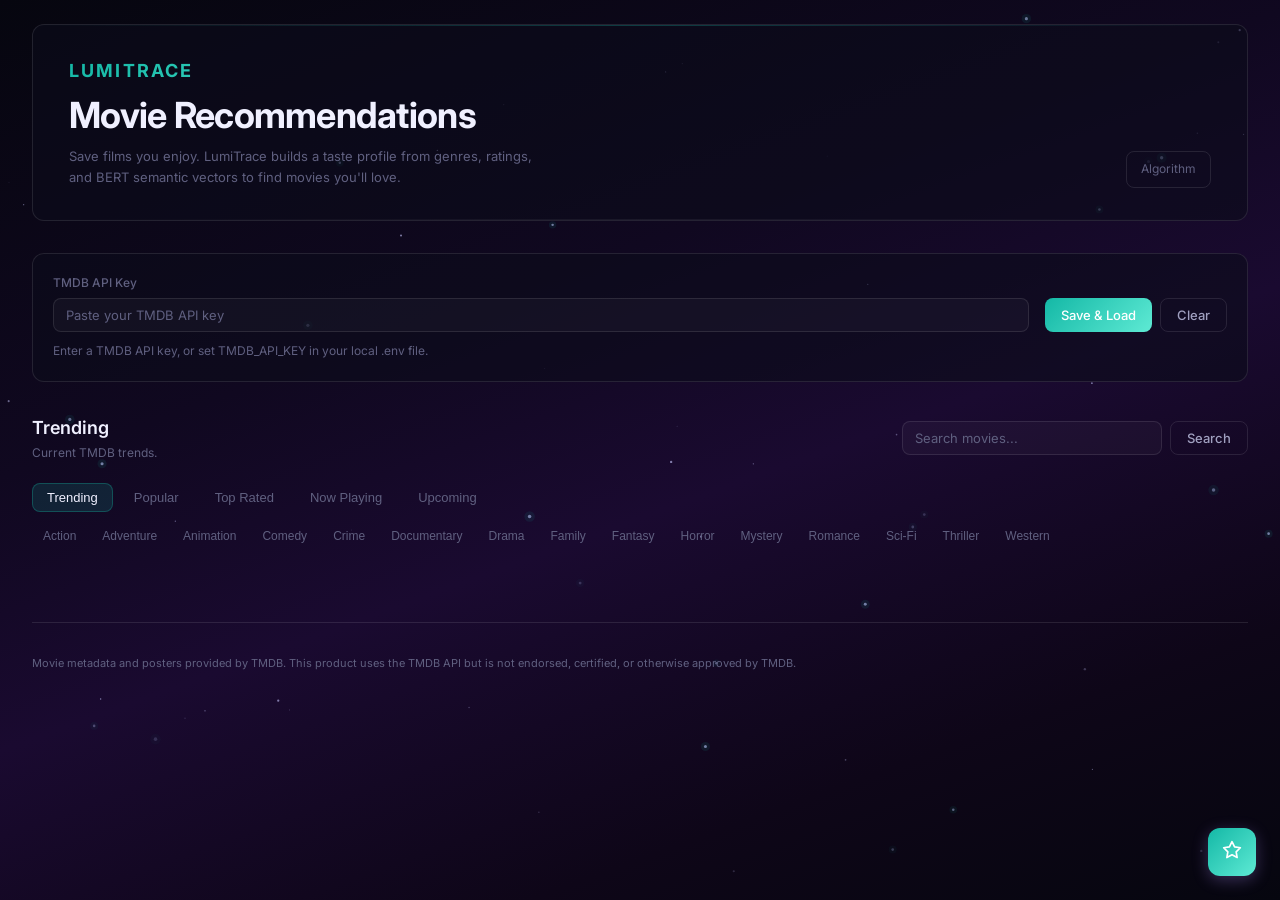
==== index.html @ 0df7dc77 "@ feat: major UI overhaul and new rating/recommendation system ## UI Redesign  - Glassmorphism desig" ====
<!DOCTYPE html>
<html lang="en">
<head>
  <meta charset="UTF-8">
  <meta name="viewport" content="width=device-width, initial-scale=1.0">
  <title>LumiTrace</title>
  <link rel="icon" href="data:,">
  <link href="https://fonts.googleapis.com/css2?family=Inter:wght@400;500;600;700&display=swap" rel="stylesheet">
  <script src="script.js?v=glass-v1" defer></script>
  <style>
    :root {
      --ground: #0a0a1a;
      --glass-bg: rgba(255,255,255,0.05);
      --glass-bg-hover: rgba(255,255,255,0.08);
      --glass-border: rgba(255,255,255,0.1);
      --glass-border-hover: rgba(255,255,255,0.2);
      --glass-blur: 16px;
      --primary: #14b8a6;
      --primary-hover: #0d9488;
      --secondary: #5eead4;
      --gradient: linear-gradient(135deg, #14b8a6, #5eead4);
      --text-primary: #f0f0ff;
      --text-secondary: #a0a0c0;
      --text-muted: #606080;
    }
    * { box-sizing: border-box; margin: 0; }
    body {
      background: linear-gradient(160deg, #06060f 0%, #100820 35%, #1a0a30 55%, #0e0618 80%, #06060f 100%);
      background-attachment: fixed;
      color: var(--text-primary);
      font-family: 'Inter', -apple-system, BlinkMacSystemFont, sans-serif;
      font-size: 14px;
      line-height: 1.55;
      min-height: 100vh;
      overflow-x: hidden;
    }
    ::selection { background: rgba(167,139,250,0.3); }
    ::-webkit-scrollbar { width: 6px; }
    ::-webkit-scrollbar-track { background: transparent; }
    ::-webkit-scrollbar-thumb { background: rgba(255,255,255,0.1); border-radius: 3px; }

    #starfield { position: fixed; inset: 0; z-index: 0; pointer-events: none; background: transparent; }

    .glass {
      background: rgba(12,12,28,0.6);
      border: 1px solid var(--glass-border);
      border-radius: 12px;
    }
    .glass:hover {
      background: rgba(12,12,28,0.7);
      border-color: var(--glass-border-hover);
    }

    .poster-card {
      background: rgba(12,12,28,0.5);
      border: 1px solid var(--glass-border);
      border-radius: 12px;
      overflow: hidden;
      opacity: 0;
      transform: translateY(24px);
    }
    .poster-card.in-view {
      opacity: 1;
      transform: translateY(0);
      transition: opacity 500ms cubic-bezier(0.22,1,0.36,1), transform 600ms cubic-bezier(0.22,1,0.36,1), border-color 150ms ease-out, box-shadow 150ms ease-out;
    }
    .poster-card:hover {
      border-color: rgba(20,184,166,0.4);
      transform: translateY(-4px);
      box-shadow: 0 8px 32px rgba(20,184,166,0.12);
      transition: transform 150ms ease-out, border-color 150ms ease-out, box-shadow 150ms ease-out;
    }

    .line-clamp-2 { display: -webkit-box; -webkit-box-orient: vertical; -webkit-line-clamp: 2; overflow: hidden; }
    .line-clamp-3 { display: -webkit-box; -webkit-box-orient: vertical; -webkit-line-clamp: 3; overflow: hidden; }

    .tab {
      background: transparent;
      border: 1px solid transparent;
      border-radius: 8px;
      padding: 6px 14px;
      font-size: 13px;
      font-weight: 500;
      color: var(--text-muted);
      cursor: pointer;
      transition: all 150ms ease-out;
    }
    .tab:hover { color: var(--text-secondary); background: rgba(255,255,255,0.03); }
    .tab.active {
      color: var(--text-primary);
      background: rgba(20,184,166,0.15);
      border-color: rgba(20,184,166,0.3);
    }

    .chip {
      background: transparent;
      border: 1px solid transparent;
      border-radius: 6px;
      padding: 4px 10px;
      font-size: 12px;
      font-weight: 500;
      color: var(--text-muted);
      cursor: pointer;
      transition: all 150ms ease-out;
    }
    .chip:hover { color: var(--text-secondary); }
    .chip.active { color: var(--primary); border-color: rgba(20,184,166,0.3); background: rgba(20,184,166,0.1); }

    .btn {
      border: none;
      border-radius: 8px;
      padding: 8px 16px;
      font-size: 13px;
      font-weight: 500;
      font-family: inherit;
      cursor: pointer;
      transition: all 150ms ease-out;
    }
    .btn-gradient {
      background: var(--gradient);
      color: #fff;
    }
    .btn-gradient:hover { opacity: 0.9; transform: translateY(-1px); }
    .btn-ghost {
      background: transparent;
      color: var(--text-secondary);
      border: 1px solid var(--glass-border);
    }
    .btn-ghost:hover { border-color: var(--glass-border-hover); color: var(--text-primary); }

    .input {
      background: rgba(255,255,255,0.03);
      border: 1px solid var(--glass-border);
      border-radius: 8px;
      padding: 8px 12px;
      font-size: 13px;
      font-family: inherit;
      color: var(--text-primary);
      outline: none;
      transition: border-color 150ms ease-out;
    }
    .input:focus { border-color: var(--primary); }
    .input::placeholder { color: var(--text-muted); }

    .loader-dots { display: flex; gap: 5px; align-items: center; justify-content: center; }
    .loader-dots span { width: 4px; height: 4px; border-radius: 50%; background: var(--primary); animation: dotPulse 1.2s ease-in-out infinite; }
    .loader-dots span:nth-child(2) { animation-delay: 0.15s; }
    .loader-dots span:nth-child(3) { animation-delay: 0.3s; }
    @keyframes dotPulse { 0%, 80%, 100% { opacity: 0.2; } 40% { opacity: 1; } }
  </style>
</head>
<body>
  <canvas id="starfield"></canvas>

  <div style="position:relative; z-index:1; max-width:1400px; margin:0 auto; padding:24px 32px;">

    <!-- Hero Banner -->
    <section class="glass" style="padding:32px 36px; margin-bottom:32px; position:relative; overflow:hidden;">
      <div style="position:absolute; top:0; left:0; right:0; height:1px; background:linear-gradient(90deg, transparent, rgba(20,184,166,0.3), transparent);"></div>
      <div style="display:flex; align-items:flex-end; justify-content:space-between;">
        <div>
          <div style="font-size:18px; font-weight:700; letter-spacing:0.12em; text-transform:uppercase; background:var(--gradient); -webkit-background-clip:text; -webkit-text-fill-color:transparent; margin-bottom:10px;">LumiTrace</div>
          <h1 style="font-size:36px; font-weight:700; letter-spacing:-0.02em; line-height:1.15;">Movie Recommendations</h1>
          <p style="font-size:13px; color:var(--text-muted); margin-top:10px; max-width:480px; line-height:1.6;">Save films you enjoy. LumiTrace builds a taste profile from genres, ratings, and BERT semantic vectors to find movies you'll love.</p>
        </div>
        <a href="ALGORITHM.md" style="font-size:12px; color:var(--text-muted); text-decoration:none; border:1px solid var(--glass-border); border-radius:8px; padding:8px 14px; transition:all 150ms; white-space:nowrap; flex-shrink:0; margin-left:24px;">Algorithm</a>
      </div>
      <div style="position:absolute; bottom:0; left:0; right:0; height:1px; background:linear-gradient(90deg, transparent, rgba(255,255,255,0.06), transparent);"></div>
    </section>

    <!-- API Key -->
    <section class="glass" style="padding:20px; margin-bottom:32px;">
      <div style="display:grid; grid-template-columns:1fr auto; gap:16px; align-items:end;">
        <label>
          <div style="font-size:12px; font-weight:500; color:var(--text-muted); margin-bottom:6px;">TMDB API Key</div>
          <input id="apiKeyInput" type="password" autocomplete="off" class="input" style="width:100%;" placeholder="Paste your TMDB API key">
        </label>
        <div style="display:flex; gap:8px;">
          <button id="saveKeyBtn" class="btn btn-gradient">Save & Load</button>
          <button id="clearKeyBtn" class="btn btn-ghost">Clear</button>
        </div>
      </div>
      <p id="keyStatus" style="font-size:12px; color:var(--text-muted); margin-top:10px;"></p>
    </section>

    <!-- Title + Search -->
    <section style="display:grid; grid-template-columns:1fr auto; gap:16px; align-items:center; margin-bottom:20px;">
      <div>
        <h2 id="categoryTitle" style="font-size:18px; font-weight:600; letter-spacing:-0.01em;">Trending</h2>
        <p id="categoryDesc" style="font-size:12px; color:var(--text-muted); margin-top:2px;">Current TMDB trends.</p>
      </div>
      <div style="display:flex; gap:8px;">
        <input id="searchInput" class="input" style="width:260px;" placeholder="Search movies...">
        <button id="searchBtn" class="btn btn-ghost">Search</button>
      </div>
    </section>

    <!-- Category Tabs -->
    <section style="display:flex; flex-direction:column; gap:10px; margin-bottom:24px;">
      <div id="categoryTabs" style="display:flex; gap:6px; overflow-x:auto; padding-bottom:2px;">
        <button data-category="trending" class="tab active">Trending</button>
        <button data-category="popular" class="tab">Popular</button>
        <button data-category="top_rated" class="tab">Top Rated</button>
        <button data-category="now_playing" class="tab">Now Playing</button>
        <button data-category="upcoming" class="tab">Upcoming</button>
      </div>
      <div id="genreChips" style="display:flex; gap:4px; overflow-x:auto; padding-bottom:2px;">
        <button data-genre="28" class="chip">Action</button>
        <button data-genre="12" class="chip">Adventure</button>
        <button data-genre="16" class="chip">Animation</button>
        <button data-genre="35" class="chip">Comedy</button>
        <button data-genre="80" class="chip">Crime</button>
        <button data-genre="99" class="chip">Documentary</button>
        <button data-genre="18" class="chip">Drama</button>
        <button data-genre="10751" class="chip">Family</button>
        <button data-genre="14" class="chip">Fantasy</button>
        <button data-genre="27" class="chip">Horror</button>
        <button data-genre="9648" class="chip">Mystery</button>
        <button data-genre="10749" class="chip">Romance</button>
        <button data-genre="878" class="chip">Sci-Fi</button>
        <button data-genre="53" class="chip">Thriller</button>
        <button data-genre="37" class="chip">Western</button>
      </div>
    </section>

    <!-- Movie Grid -->
    <section id="movieGrid" style="display:grid; grid-template-columns:repeat(6, 1fr); gap:16px;"></section>

    <footer style="border-top:1px solid var(--glass-border); padding:32px 0; margin-top:48px;">
      <p style="font-size:11px; color:var(--text-muted); line-height:1.6;">Movie metadata and posters provided by TMDB. This product uses the TMDB API but is not endorsed, certified, or otherwise approved by TMDB.</p>
    </footer>
  </div>

  <!-- Rating Modal -->
  <div id="ratingModal" style="position:fixed; inset:0; z-index:70; display:none; opacity:0; transition:opacity 200ms; align-items:center; justify-content:center; padding:16px;">
    <div style="position:absolute; inset:0; background:rgba(0,0,0,0.6);" id="ratingBackdrop"></div>
    <div style="position:relative; z-index:1; width:100%; max-width:380px; background:rgba(10,10,26,0.95); border:1px solid var(--glass-border); border-radius:16px; overflow:hidden; transform:scale(0.96); transition:transform 250ms cubic-bezier(0.22,1,0.36,1);">
      <div style="display:flex; align-items:center; justify-content:space-between; padding:16px 20px; border-bottom:1px solid var(--glass-border);">
        <span style="font-size:14px; font-weight:600;">Rate this movie</span>
        <button id="closeRatingBtn" style="background:none; border:none; color:var(--text-muted); cursor:pointer; font-size:18px;">&times;</button>
      </div>
      <div id="ratingBody" style="padding:20px;">
        <div style="display:flex; gap:14px; margin-bottom:20px;">
          <img id="ratingPoster" style="width:64px; border-radius:8px; object-fit:cover; aspect-ratio:2/3;">
          <div>
            <div id="ratingTitle" style="font-size:14px; font-weight:500;"></div>
            <div id="ratingMeta" style="font-size:11px; color:var(--text-muted); margin-top:4px;"></div>
          </div>
        </div>
        <div style="margin-bottom:16px;">
          <div style="font-size:12px; font-weight:500; color:var(--text-muted); margin-bottom:10px;">Score</div>
          <div id="ratingScoreBtns" style="display:flex; gap:6px;"></div>
        </div>
        <div style="margin-bottom:20px;">
          <div style="font-size:12px; font-weight:500; color:var(--text-muted); margin-bottom:8px;">Comment (optional)</div>
          <textarea id="ratingComment" class="input" style="width:100%; height:72px; resize:none; font-size:12px;" placeholder="What did you think?"></textarea>
        </div>
        <div style="display:flex; gap:8px;">
          <button id="saveRatingBtn" class="btn btn-gradient" style="flex:1;">Save</button>
          <button id="deleteRatingBtn" class="btn btn-ghost" style="display:none;">Delete</button>
        </div>
      </div>
    </div>
  </div>

  <!-- FAB -->
  <button id="recommendFab" style="position:fixed; bottom:24px; right:24px; z-index:50; width:48px; height:48px; border-radius:12px; background:var(--gradient); color:#fff; border:none; font-size:18px; cursor:pointer; transition:all 150ms ease-out; box-shadow:0 4px 16px rgba(167,139,250,0.3); backdrop-filter:blur(8px);">
    <svg width="20" height="20" viewBox="0 0 24 24" fill="none" stroke="currentColor" stroke-width="2" stroke-linecap="round" stroke-linejoin="round"><polygon points="12 2 15.09 8.26 22 9.27 17 14.14 18.18 21.02 12 17.77 5.82 21.02 7 14.14 2 9.27 8.91 8.26 12 2"></polygon></svg>
    <span id="fabBadge" style="position:absolute; top:-4px; right:-4px; min-width:18px; height:18px; border-radius:9px; background:rgba(20,184,166,0.3); border:1px solid rgba(20,184,166,0.5); font-size:10px; font-weight:600; display:none; align-items:center; justify-content:center; padding:0 4px; color:#fff;">0</span>
  </button>

  <!-- Explanation Modal -->
  <div id="explanationModal" style="position:fixed; inset:0; z-index:60; display:none; opacity:0; transition:opacity 200ms; align-items:center; justify-content:center; padding:16px;">
    <div style="position:absolute; inset:0; background:rgba(0,0,0,0.6); backdrop-filter:blur(4px);" id="explanationBackdrop"></div>
    <div class="explanation-content" style="position:relative; z-index:1; width:100%; max-width:420px; background:rgba(10,10,26,0.9); border:1px solid var(--glass-border); border-radius:16px; overflow:hidden; backdrop-filter:blur(24px); -webkit-backdrop-filter:blur(24px); transform:scale(0.96); transition:transform 250ms cubic-bezier(0.22,1,0.36,1);">
      <div style="display:flex; align-items:center; justify-content:space-between; padding:16px 20px; border-bottom:1px solid var(--glass-border);">
        <span style="font-size:13px; font-weight:600;">Why this recommendation?</span>
        <button id="closeExplanationBtn" style="background:none; border:none; color:var(--text-muted); cursor:pointer; font-size:16px; padding:4px;">&times;</button>
      </div>
      <div id="explanationBody" style="padding:20px; max-height:60vh; overflow-y:auto;"></div>
    </div>
  </div>

  <!-- Overlay -->
  <div id="recommendOverlay" style="position:fixed; inset:0; z-index:40; pointer-events:none; opacity:0; transition:opacity 300ms;">
    <div style="position:absolute; inset:0; background:rgba(0,0,0,0.5); backdrop-filter:blur(4px);" id="overlayBackdrop"></div>
  </div>

  <!-- Recommendation Panel -->
  <div id="recommendPanel" style="position:fixed; bottom:0; right:0; z-index:50; width:min(720px, 96vw); max-height:88vh; transform:translateY(100%); transition:transform 350ms cubic-bezier(0.22,1,0.36,1);">
    <div style="background:rgba(10,10,26,0.92); border:1px solid var(--glass-border); border-bottom:none; border-radius:16px 16px 0 0; overflow:hidden; display:flex; flex-direction:column; backdrop-filter:blur(24px); -webkit-backdrop-filter:blur(24px);">
      <div style="display:flex; align-items:center; justify-content:space-between; padding:16px 20px; border-bottom:1px solid var(--glass-border);">
        <div>
          <div style="font-size:14px; font-weight:600;">Recommendations</div>
          <div id="recommendationReason" style="font-size:11px; color:var(--text-muted); margin-top:2px;">Scroll for more.</div>
        </div>
        <button id="closePanelBtn" style="background:none; border:none; color:var(--text-muted); cursor:pointer; font-size:18px; padding:4px;">&times;</button>
      </div>
      <div style="padding:12px 20px; border-bottom:1px solid var(--glass-border); display:flex; align-items:center; gap:12px;">
        <a href="/favorites.html" target="_blank" rel="noopener" style="display:inline-flex; align-items:center; gap:6px; background:rgba(167,139,250,0.1); border:1px solid rgba(167,139,250,0.2); border-radius:8px; padding:6px 12px; font-size:12px; font-weight:500; color:var(--primary); text-decoration:none; transition:all 150ms;">
          Collection <span id="panelFavCount" style="font-size:11px; opacity:0.7;"></span>
        </a>
        <span id="panelFavSummary" style="font-size:11px; color:var(--text-muted);"></span>
      </div>
      <div id="recScrollArea" style="overflow-y:auto; padding:16px 20px; max-height:60vh;">
        <div id="recommendationGrid" style="display:grid; grid-template-columns:repeat(4, 1fr); gap:12px;">
          <div id="recSentinel" style="grid-column:1/-1; display:flex; justify-content:center; padding:24px;"><div class="loader-dots" id="recLoaderDots" style="opacity:0"><span></span><span></span><span></span></div></div>
        </div>
      </div>
    </div>
  </div>

  <!-- Starfield Script -->
  <script>
  (function() {
    const canvas = document.getElementById('starfield');
    const ctx = canvas.getContext('2d');
    let w, h, scrollY = 0, time = 0;
    const stars = [];
    const meteors = [];
    let nextMeteor = 300;

    function resize() {
      w = canvas.width = window.innerWidth;
      h = canvas.height = window.innerHeight;
    }
    resize();
    window.addEventListener('resize', resize);
    window.addEventListener('scroll', () => scrollY = window.scrollY);

    // Create stars
    for (let i = 0; i < 180; i++) {
      stars.push({
        x: Math.random() * 3000,
        y: Math.random() * 10000,
        r: 0.3 + Math.random() * 1.5,
        twinkleSpeed: 0.005 + Math.random() * 0.02,
        twinkleOffset: Math.random() * Math.PI * 2,
        drift: (Math.random() - 0.5) * 0.1,
      });
    }

    function spawnMeteor() {
      meteors.push({
        x: Math.random() * w * 0.8,
        y: -10,
        vx: 2 + Math.random() * 3,
        vy: 3 + Math.random() * 4,
        life: 1,
        decay: 0.015 + Math.random() * 0.01,
        len: 40 + Math.random() * 60,
      });
    }

    function draw() {
      time++;
      ctx.clearRect(0, 0, w, h);

      // Draw stars
      stars.forEach((s) => {
        const drawX = (s.x + s.drift * time) % w;
        const drawY = s.y - scrollY * 0.3;
        const wrappedY = ((drawY % (h * 3)) + h * 3) % (h * 3) - h;
        if (wrappedY < -10 || wrappedY > h + 10) return;

        const twinkle = 0.3 + 0.7 * (0.5 + 0.5 * Math.sin(time * s.twinkleSpeed + s.twinkleOffset));
        ctx.beginPath();
        ctx.arc(drawX, wrappedY, s.r, 0, Math.PI * 2);
        ctx.fillStyle = `rgba(200, 200, 255, ${twinkle * 0.6})`;
        ctx.fill();

        // Subtle glow on brighter stars
        if (s.r > 1.2) {
          ctx.beginPath();
          ctx.arc(drawX, wrappedY, s.r * 3, 0, Math.PI * 2);
          ctx.fillStyle = `rgba(20, 184, 166, ${twinkle * 0.1})`;
          ctx.fill();
        }
      });

      // Meteors
      if (time > nextMeteor) {
        spawnMeteor();
        nextMeteor = time + 300 + Math.random() * 400;
      }

      for (let i = meteors.length - 1; i >= 0; i--) {
        const m = meteors[i];
        m.x += m.vx;
        m.y += m.vy;
        m.life -= m.decay;

        if (m.life <= 0) { meteors.splice(i, 1); continue; }

        const grad = ctx.createLinearGradient(m.x, m.y, m.x - m.vx * m.len / 5, m.y - m.vy * m.len / 5);
        grad.addColorStop(0, `rgba(94, 234, 212, ${m.life * 0.9})`);
        grad.addColorStop(1, `rgba(20, 184, 166, 0)`);
        ctx.strokeStyle = grad;
        ctx.lineWidth = 1.5;
        ctx.beginPath();
        ctx.moveTo(m.x, m.y);
        ctx.lineTo(m.x - m.vx * m.len / 5, m.y - m.vy * m.len / 5);
        ctx.stroke();
      }

      requestAnimationFrame(draw);
    }
    draw();
  })();
  </script>
</body>
</html>
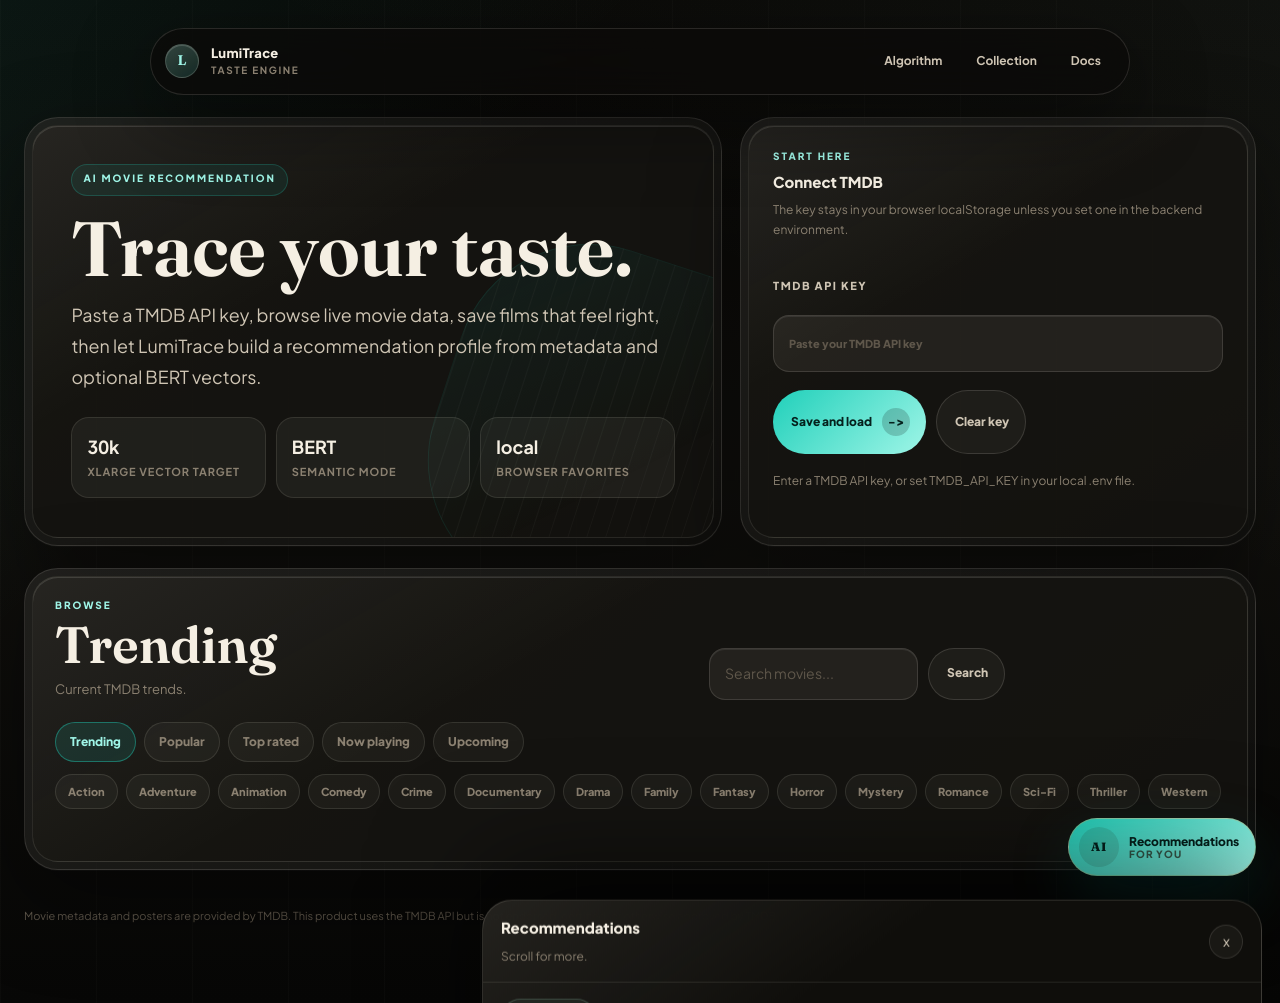
==== commit 15152fce: "feat: polish teal recommendation experience" ====
--- a/index.html
+++ b/index.html
@@ -3,410 +3,230 @@
 <head>
   <meta charset="UTF-8">
   <meta name="viewport" content="width=device-width, initial-scale=1.0">
-  <title>LumiTrace</title>
+  <meta name="description" content="LumiTrace is a local-first AI movie recommendation workspace powered by TMDB metadata and optional BERT semantic vectors.">
+  <meta property="og:title" content="LumiTrace AI Movie Recommendation">
+  <meta property="og:description" content="Save films you like, build a taste profile, and discover movies that fit your viewing style.">
+  <title>LumiTrace | AI movie recommendation</title>
   <link rel="icon" href="data:,">
-  <link href="https://fonts.googleapis.com/css2?family=Inter:wght@400;500;600;700&display=swap" rel="stylesheet">
-  <script src="script.js?v=glass-v1" defer></script>
-  <style>
-    :root {
-      --ground: #0a0a1a;
-      --glass-bg: rgba(255,255,255,0.05);
-      --glass-bg-hover: rgba(255,255,255,0.08);
-      --glass-border: rgba(255,255,255,0.1);
-      --glass-border-hover: rgba(255,255,255,0.2);
-      --glass-blur: 16px;
-      --primary: #14b8a6;
-      --primary-hover: #0d9488;
-      --secondary: #5eead4;
-      --gradient: linear-gradient(135deg, #14b8a6, #5eead4);
-      --text-primary: #f0f0ff;
-      --text-secondary: #a0a0c0;
-      --text-muted: #606080;
-    }
-    * { box-sizing: border-box; margin: 0; }
-    body {
-      background: linear-gradient(160deg, #06060f 0%, #100820 35%, #1a0a30 55%, #0e0618 80%, #06060f 100%);
-      background-attachment: fixed;
-      color: var(--text-primary);
-      font-family: 'Inter', -apple-system, BlinkMacSystemFont, sans-serif;
-      font-size: 14px;
-      line-height: 1.55;
-      min-height: 100vh;
-      overflow-x: hidden;
-    }
-    ::selection { background: rgba(167,139,250,0.3); }
-    ::-webkit-scrollbar { width: 6px; }
-    ::-webkit-scrollbar-track { background: transparent; }
-    ::-webkit-scrollbar-thumb { background: rgba(255,255,255,0.1); border-radius: 3px; }
-
-    #starfield { position: fixed; inset: 0; z-index: 0; pointer-events: none; background: transparent; }
-
-    .glass {
-      background: rgba(12,12,28,0.6);
-      border: 1px solid var(--glass-border);
-      border-radius: 12px;
-    }
-    .glass:hover {
-      background: rgba(12,12,28,0.7);
-      border-color: var(--glass-border-hover);
-    }
-
-    .poster-card {
-      background: rgba(12,12,28,0.5);
-      border: 1px solid var(--glass-border);
-      border-radius: 12px;
-      overflow: hidden;
-      opacity: 0;
-      transform: translateY(24px);
-    }
-    .poster-card.in-view {
-      opacity: 1;
-      transform: translateY(0);
-      transition: opacity 500ms cubic-bezier(0.22,1,0.36,1), transform 600ms cubic-bezier(0.22,1,0.36,1), border-color 150ms ease-out, box-shadow 150ms ease-out;
-    }
-    .poster-card:hover {
-      border-color: rgba(20,184,166,0.4);
-      transform: translateY(-4px);
-      box-shadow: 0 8px 32px rgba(20,184,166,0.12);
-      transition: transform 150ms ease-out, border-color 150ms ease-out, box-shadow 150ms ease-out;
-    }
-
-    .line-clamp-2 { display: -webkit-box; -webkit-box-orient: vertical; -webkit-line-clamp: 2; overflow: hidden; }
-    .line-clamp-3 { display: -webkit-box; -webkit-box-orient: vertical; -webkit-line-clamp: 3; overflow: hidden; }
-
-    .tab {
-      background: transparent;
-      border: 1px solid transparent;
-      border-radius: 8px;
-      padding: 6px 14px;
-      font-size: 13px;
-      font-weight: 500;
-      color: var(--text-muted);
-      cursor: pointer;
-      transition: all 150ms ease-out;
-    }
-    .tab:hover { color: var(--text-secondary); background: rgba(255,255,255,0.03); }
-    .tab.active {
-      color: var(--text-primary);
-      background: rgba(20,184,166,0.15);
-      border-color: rgba(20,184,166,0.3);
-    }
-
-    .chip {
-      background: transparent;
-      border: 1px solid transparent;
-      border-radius: 6px;
-      padding: 4px 10px;
-      font-size: 12px;
-      font-weight: 500;
-      color: var(--text-muted);
-      cursor: pointer;
-      transition: all 150ms ease-out;
-    }
-    .chip:hover { color: var(--text-secondary); }
-    .chip.active { color: var(--primary); border-color: rgba(20,184,166,0.3); background: rgba(20,184,166,0.1); }
-
-    .btn {
-      border: none;
-      border-radius: 8px;
-      padding: 8px 16px;
-      font-size: 13px;
-      font-weight: 500;
-      font-family: inherit;
-      cursor: pointer;
-      transition: all 150ms ease-out;
-    }
-    .btn-gradient {
-      background: var(--gradient);
-      color: #fff;
-    }
-    .btn-gradient:hover { opacity: 0.9; transform: translateY(-1px); }
-    .btn-ghost {
-      background: transparent;
-      color: var(--text-secondary);
-      border: 1px solid var(--glass-border);
-    }
-    .btn-ghost:hover { border-color: var(--glass-border-hover); color: var(--text-primary); }
-
-    .input {
-      background: rgba(255,255,255,0.03);
-      border: 1px solid var(--glass-border);
-      border-radius: 8px;
-      padding: 8px 12px;
-      font-size: 13px;
-      font-family: inherit;
-      color: var(--text-primary);
-      outline: none;
-      transition: border-color 150ms ease-out;
-    }
-    .input:focus { border-color: var(--primary); }
-    .input::placeholder { color: var(--text-muted); }
-
-    .loader-dots { display: flex; gap: 5px; align-items: center; justify-content: center; }
-    .loader-dots span { width: 4px; height: 4px; border-radius: 50%; background: var(--primary); animation: dotPulse 1.2s ease-in-out infinite; }
-    .loader-dots span:nth-child(2) { animation-delay: 0.15s; }
-    .loader-dots span:nth-child(3) { animation-delay: 0.3s; }
-    @keyframes dotPulse { 0%, 80%, 100% { opacity: 0.2; } 40% { opacity: 1; } }
-  </style>
+  <link rel="preconnect" href="https://fonts.googleapis.com">
+  <link rel="preconnect" href="https://fonts.gstatic.com" crossorigin>
+  <link href="https://fonts.googleapis.com/css2?family=Fraunces:opsz,wght@9..144,500..750&family=Plus+Jakarta+Sans:wght@400;500;600;700;800&display=swap" rel="stylesheet">
+  <link rel="stylesheet" href="styles.css?v=teal-v1">
+  <script src="script.js?v=atelier-v1" defer></script>
 </head>
 <body>
-  <canvas id="starfield"></canvas>
-
-  <div style="position:relative; z-index:1; max-width:1400px; margin:0 auto; padding:24px 32px;">
-
-    <!-- Hero Banner -->
-    <section class="glass" style="padding:32px 36px; margin-bottom:32px; position:relative; overflow:hidden;">
-      <div style="position:absolute; top:0; left:0; right:0; height:1px; background:linear-gradient(90deg, transparent, rgba(20,184,166,0.3), transparent);"></div>
-      <div style="display:flex; align-items:flex-end; justify-content:space-between;">
+  <a class="skip-link" href="#main">Skip to movie browser</a>
+
+  <div class="page-shell">
+    <nav class="nav-island reveal" aria-label="Primary navigation">
+      <a class="brand-mark" href="/">
+        <span class="brand-glyph">L</span>
+        <span class="brand-copy">
+          <span class="brand-title">LumiTrace</span>
+          <span class="brand-subtitle">Taste engine</span>
+        </span>
+      </a>
+      <div class="nav-links">
+        <a class="nav-link" href="ALGORITHM.md">Algorithm</a>
+        <a class="nav-link" href="/favorites.html" target="_blank" rel="noopener">Collection</a>
+        <a class="nav-link" href="README.md">Docs</a>
+      </div>
+    </nav>
+
+    <main id="main">
+      <section class="workspace-hero">
+        <div class="bezel reveal">
+          <div class="bezel-core hero-core">
+            <div>
+              <span class="eyebrow">AI movie recommendation</span>
+              <h1 class="hero-title">Trace your taste.</h1>
+              <p class="hero-copy">Paste a TMDB API key, browse live movie data, save films that feel right, then let LumiTrace build a recommendation profile from metadata and optional BERT vectors.</p>
+            </div>
+            <div class="hero-metrics" aria-label="Project capabilities">
+              <div class="metric">
+                <strong>30k</strong>
+                <span>xlarge vector target</span>
+              </div>
+              <div class="metric">
+                <strong>BERT</strong>
+                <span>semantic mode</span>
+              </div>
+              <div class="metric">
+                <strong>local</strong>
+                <span>browser favorites</span>
+              </div>
+            </div>
+          </div>
+        </div>
+
+        <aside class="bezel reveal" aria-label="TMDB setup">
+          <div class="bezel-core control-core">
+            <div>
+              <p class="section-kicker">Start here</p>
+              <h2 class="panel-title">Connect TMDB</h2>
+              <p class="panel-copy">The key stays in your browser localStorage unless you set one in the backend environment.</p>
+            </div>
+
+            <label class="field-label" for="apiKeyInput">
+              TMDB API Key
+              <input id="apiKeyInput" type="password" autocomplete="off" class="input" placeholder="Paste your TMDB API key">
+            </label>
+
+            <div class="button-row">
+              <button id="saveKeyBtn" class="btn btn-primary" type="button">
+                Save and load
+                <span class="btn-icon">-&gt;</span>
+              </button>
+              <button id="clearKeyBtn" class="btn btn-ghost" type="button">Clear key</button>
+            </div>
+
+            <p id="keyStatus" class="status-line" aria-live="polite"></p>
+          </div>
+        </aside>
+      </section>
+
+      <section class="bezel browse-shell reveal" aria-label="Movie browser">
+        <div class="bezel-core browse-core">
+          <div class="browse-topline">
+            <div>
+              <p class="section-kicker">Browse</p>
+              <h2 id="categoryTitle" class="section-title">Trending</h2>
+              <p id="categoryDesc" class="section-desc">Current TMDB trends.</p>
+            </div>
+            <div class="search-bar" role="search">
+              <input id="searchInput" class="input" placeholder="Search movies..." aria-label="Search movies">
+              <button id="searchBtn" class="btn btn-ghost" type="button">Search</button>
+            </div>
+          </div>
+
+          <div id="categoryTabs" class="tab-rail" aria-label="Movie categories">
+            <button data-category="trending" class="category-tab active" type="button">Trending</button>
+            <button data-category="popular" class="category-tab" type="button">Popular</button>
+            <button data-category="top_rated" class="category-tab" type="button">Top rated</button>
+            <button data-category="now_playing" class="category-tab" type="button">Now playing</button>
+            <button data-category="upcoming" class="category-tab" type="button">Upcoming</button>
+          </div>
+
+          <div id="genreChips" class="chip-rail" aria-label="Genres">
+            <button data-genre="28" class="genre-chip" type="button">Action</button>
+            <button data-genre="12" class="genre-chip" type="button">Adventure</button>
+            <button data-genre="16" class="genre-chip" type="button">Animation</button>
+            <button data-genre="35" class="genre-chip" type="button">Comedy</button>
+            <button data-genre="80" class="genre-chip" type="button">Crime</button>
+            <button data-genre="99" class="genre-chip" type="button">Documentary</button>
+            <button data-genre="18" class="genre-chip" type="button">Drama</button>
+            <button data-genre="10751" class="genre-chip" type="button">Family</button>
+            <button data-genre="14" class="genre-chip" type="button">Fantasy</button>
+            <button data-genre="27" class="genre-chip" type="button">Horror</button>
+            <button data-genre="9648" class="genre-chip" type="button">Mystery</button>
+            <button data-genre="10749" class="genre-chip" type="button">Romance</button>
+            <button data-genre="878" class="genre-chip" type="button">Sci-Fi</button>
+            <button data-genre="53" class="genre-chip" type="button">Thriller</button>
+            <button data-genre="37" class="genre-chip" type="button">Western</button>
+          </div>
+
+          <section id="movieGrid" class="movie-grid" aria-live="polite"></section>
+        </div>
+      </section>
+
+      <footer class="app-footer">
+        Movie metadata and posters are provided by TMDB. This product uses the TMDB API but is not endorsed, certified, or otherwise approved by TMDB.
+      </footer>
+    </main>
+  </div>
+
+  <div id="ratingModal" class="modal" style="display:none; opacity:0;">
+    <div id="ratingBackdrop" class="modal-backdrop"></div>
+    <div class="modal-card">
+      <div class="modal-head">
+        <span class="modal-title">Rate this movie</span>
+        <button id="closeRatingBtn" class="icon-button" type="button" aria-label="Close rating modal">x</button>
+      </div>
+      <div id="ratingBody" class="modal-body">
+        <div class="rating-preview">
+          <img id="ratingPoster" alt="">
+          <div>
+            <div id="ratingTitle" class="panel-title"></div>
+            <div id="ratingMeta" class="panel-copy"></div>
+          </div>
+        </div>
+        <label class="field-label">
+          Score
+          <div id="ratingScoreBtns" class="score-grid"></div>
+        </label>
+        <label class="field-label rating-comment">
+          Comment (optional)
+          <textarea id="ratingComment" class="input textarea" placeholder="What did you think?"></textarea>
+        </label>
+        <div class="button-row rating-actions">
+          <button id="saveRatingBtn" class="btn btn-primary" type="button">Save</button>
+          <button id="deleteRatingBtn" class="btn btn-ghost" type="button" style="display:none;">Delete</button>
+        </div>
+      </div>
+    </div>
+  </div>
+
+  <button id="recommendFab" class="recommend-fab" type="button" aria-label="Open recommendations">
+    <span class="fab-symbol">AI</span>
+    <span class="fab-copy">
+      <strong>Recommendations</strong>
+      <small>For you</small>
+    </span>
+    <span id="fabBadge" class="fab-badge">0</span>
+  </button>
+
+  <div id="explanationModal" class="modal" style="display:none; opacity:0;">
+    <div id="explanationBackdrop" class="modal-backdrop"></div>
+    <div class="explanation-content">
+      <div class="modal-head">
+        <span class="modal-title">Why this recommendation?</span>
+        <button id="closeExplanationBtn" class="icon-button" type="button" aria-label="Close explanation">x</button>
+      </div>
+      <div id="explanationBody" class="modal-body explanation-body"></div>
+    </div>
+  </div>
+
+  <div id="recommendOverlay" class="recommend-overlay">
+    <div id="overlayBackdrop"></div>
+  </div>
+
+  <div id="recommendPanel" class="recommend-panel">
+    <div class="recommend-panel-core">
+      <div class="panel-head">
         <div>
-          <div style="font-size:18px; font-weight:700; letter-spacing:0.12em; text-transform:uppercase; background:var(--gradient); -webkit-background-clip:text; -webkit-text-fill-color:transparent; margin-bottom:10px;">LumiTrace</div>
-          <h1 style="font-size:36px; font-weight:700; letter-spacing:-0.02em; line-height:1.15;">Movie Recommendations</h1>
-          <p style="font-size:13px; color:var(--text-muted); margin-top:10px; max-width:480px; line-height:1.6;">Save films you enjoy. LumiTrace builds a taste profile from genres, ratings, and BERT semantic vectors to find movies you'll love.</p>
-        </div>
-        <a href="ALGORITHM.md" style="font-size:12px; color:var(--text-muted); text-decoration:none; border:1px solid var(--glass-border); border-radius:8px; padding:8px 14px; transition:all 150ms; white-space:nowrap; flex-shrink:0; margin-left:24px;">Algorithm</a>
-      </div>
-      <div style="position:absolute; bottom:0; left:0; right:0; height:1px; background:linear-gradient(90deg, transparent, rgba(255,255,255,0.06), transparent);"></div>
-    </section>
-
-    <!-- API Key -->
-    <section class="glass" style="padding:20px; margin-bottom:32px;">
-      <div style="display:grid; grid-template-columns:1fr auto; gap:16px; align-items:end;">
-        <label>
-          <div style="font-size:12px; font-weight:500; color:var(--text-muted); margin-bottom:6px;">TMDB API Key</div>
-          <input id="apiKeyInput" type="password" autocomplete="off" class="input" style="width:100%;" placeholder="Paste your TMDB API key">
-        </label>
-        <div style="display:flex; gap:8px;">
-          <button id="saveKeyBtn" class="btn btn-gradient">Save & Load</button>
-          <button id="clearKeyBtn" class="btn btn-ghost">Clear</button>
-        </div>
-      </div>
-      <p id="keyStatus" style="font-size:12px; color:var(--text-muted); margin-top:10px;"></p>
-    </section>
-
-    <!-- Title + Search -->
-    <section style="display:grid; grid-template-columns:1fr auto; gap:16px; align-items:center; margin-bottom:20px;">
-      <div>
-        <h2 id="categoryTitle" style="font-size:18px; font-weight:600; letter-spacing:-0.01em;">Trending</h2>
-        <p id="categoryDesc" style="font-size:12px; color:var(--text-muted); margin-top:2px;">Current TMDB trends.</p>
-      </div>
-      <div style="display:flex; gap:8px;">
-        <input id="searchInput" class="input" style="width:260px;" placeholder="Search movies...">
-        <button id="searchBtn" class="btn btn-ghost">Search</button>
-      </div>
-    </section>
-
-    <!-- Category Tabs -->
-    <section style="display:flex; flex-direction:column; gap:10px; margin-bottom:24px;">
-      <div id="categoryTabs" style="display:flex; gap:6px; overflow-x:auto; padding-bottom:2px;">
-        <button data-category="trending" class="tab active">Trending</button>
-        <button data-category="popular" class="tab">Popular</button>
-        <button data-category="top_rated" class="tab">Top Rated</button>
-        <button data-category="now_playing" class="tab">Now Playing</button>
-        <button data-category="upcoming" class="tab">Upcoming</button>
-      </div>
-      <div id="genreChips" style="display:flex; gap:4px; overflow-x:auto; padding-bottom:2px;">
-        <button data-genre="28" class="chip">Action</button>
-        <button data-genre="12" class="chip">Adventure</button>
-        <button data-genre="16" class="chip">Animation</button>
-        <button data-genre="35" class="chip">Comedy</button>
-        <button data-genre="80" class="chip">Crime</button>
-        <button data-genre="99" class="chip">Documentary</button>
-        <button data-genre="18" class="chip">Drama</button>
-        <button data-genre="10751" class="chip">Family</button>
-        <button data-genre="14" class="chip">Fantasy</button>
-        <button data-genre="27" class="chip">Horror</button>
-        <button data-genre="9648" class="chip">Mystery</button>
-        <button data-genre="10749" class="chip">Romance</button>
-        <button data-genre="878" class="chip">Sci-Fi</button>
-        <button data-genre="53" class="chip">Thriller</button>
-        <button data-genre="37" class="chip">Western</button>
-      </div>
-    </section>
-
-    <!-- Movie Grid -->
-    <section id="movieGrid" style="display:grid; grid-template-columns:repeat(6, 1fr); gap:16px;"></section>
-
-    <footer style="border-top:1px solid var(--glass-border); padding:32px 0; margin-top:48px;">
-      <p style="font-size:11px; color:var(--text-muted); line-height:1.6;">Movie metadata and posters provided by TMDB. This product uses the TMDB API but is not endorsed, certified, or otherwise approved by TMDB.</p>
-    </footer>
-  </div>
-
-  <!-- Rating Modal -->
-  <div id="ratingModal" style="position:fixed; inset:0; z-index:70; display:none; opacity:0; transition:opacity 200ms; align-items:center; justify-content:center; padding:16px;">
-    <div style="position:absolute; inset:0; background:rgba(0,0,0,0.6);" id="ratingBackdrop"></div>
-    <div style="position:relative; z-index:1; width:100%; max-width:380px; background:rgba(10,10,26,0.95); border:1px solid var(--glass-border); border-radius:16px; overflow:hidden; transform:scale(0.96); transition:transform 250ms cubic-bezier(0.22,1,0.36,1);">
-      <div style="display:flex; align-items:center; justify-content:space-between; padding:16px 20px; border-bottom:1px solid var(--glass-border);">
-        <span style="font-size:14px; font-weight:600;">Rate this movie</span>
-        <button id="closeRatingBtn" style="background:none; border:none; color:var(--text-muted); cursor:pointer; font-size:18px;">&times;</button>
-      </div>
-      <div id="ratingBody" style="padding:20px;">
-        <div style="display:flex; gap:14px; margin-bottom:20px;">
-          <img id="ratingPoster" style="width:64px; border-radius:8px; object-fit:cover; aspect-ratio:2/3;">
-          <div>
-            <div id="ratingTitle" style="font-size:14px; font-weight:500;"></div>
-            <div id="ratingMeta" style="font-size:11px; color:var(--text-muted); margin-top:4px;"></div>
-          </div>
-        </div>
-        <div style="margin-bottom:16px;">
-          <div style="font-size:12px; font-weight:500; color:var(--text-muted); margin-bottom:10px;">Score</div>
-          <div id="ratingScoreBtns" style="display:flex; gap:6px;"></div>
-        </div>
-        <div style="margin-bottom:20px;">
-          <div style="font-size:12px; font-weight:500; color:var(--text-muted); margin-bottom:8px;">Comment (optional)</div>
-          <textarea id="ratingComment" class="input" style="width:100%; height:72px; resize:none; font-size:12px;" placeholder="What did you think?"></textarea>
-        </div>
-        <div style="display:flex; gap:8px;">
-          <button id="saveRatingBtn" class="btn btn-gradient" style="flex:1;">Save</button>
-          <button id="deleteRatingBtn" class="btn btn-ghost" style="display:none;">Delete</button>
+          <div class="panel-title">Recommendations</div>
+          <div id="recommendationReason" class="panel-copy">Scroll for more.</div>
+        </div>
+        <button id="closePanelBtn" class="icon-button" type="button" aria-label="Close recommendations">x</button>
+      </div>
+      <div class="panel-subhead">
+        <a class="collection-pill" href="/favorites.html" target="_blank" rel="noopener">
+          Collection <span id="panelFavCount"></span>
+        </a>
+        <span id="panelFavSummary" class="panel-summary"></span>
+      </div>
+      <div id="recScrollArea" class="scroll-area">
+        <div id="recommendationGrid" class="recommendation-grid">
+          <div id="recSentinel" class="grid-sentinel">
+            <div class="loader-dots is-idle" id="recLoaderDots"><span></span><span></span><span></span></div>
+          </div>
         </div>
       </div>
     </div>
   </div>
 
-  <!-- FAB -->
-  <button id="recommendFab" style="position:fixed; bottom:24px; right:24px; z-index:50; width:48px; height:48px; border-radius:12px; background:var(--gradient); color:#fff; border:none; font-size:18px; cursor:pointer; transition:all 150ms ease-out; box-shadow:0 4px 16px rgba(167,139,250,0.3); backdrop-filter:blur(8px);">
-    <svg width="20" height="20" viewBox="0 0 24 24" fill="none" stroke="currentColor" stroke-width="2" stroke-linecap="round" stroke-linejoin="round"><polygon points="12 2 15.09 8.26 22 9.27 17 14.14 18.18 21.02 12 17.77 5.82 21.02 7 14.14 2 9.27 8.91 8.26 12 2"></polygon></svg>
-    <span id="fabBadge" style="position:absolute; top:-4px; right:-4px; min-width:18px; height:18px; border-radius:9px; background:rgba(20,184,166,0.3); border:1px solid rgba(20,184,166,0.5); font-size:10px; font-weight:600; display:none; align-items:center; justify-content:center; padding:0 4px; color:#fff;">0</span>
-  </button>
-
-  <!-- Explanation Modal -->
-  <div id="explanationModal" style="position:fixed; inset:0; z-index:60; display:none; opacity:0; transition:opacity 200ms; align-items:center; justify-content:center; padding:16px;">
-    <div style="position:absolute; inset:0; background:rgba(0,0,0,0.6); backdrop-filter:blur(4px);" id="explanationBackdrop"></div>
-    <div class="explanation-content" style="position:relative; z-index:1; width:100%; max-width:420px; background:rgba(10,10,26,0.9); border:1px solid var(--glass-border); border-radius:16px; overflow:hidden; backdrop-filter:blur(24px); -webkit-backdrop-filter:blur(24px); transform:scale(0.96); transition:transform 250ms cubic-bezier(0.22,1,0.36,1);">
-      <div style="display:flex; align-items:center; justify-content:space-between; padding:16px 20px; border-bottom:1px solid var(--glass-border);">
-        <span style="font-size:13px; font-weight:600;">Why this recommendation?</span>
-        <button id="closeExplanationBtn" style="background:none; border:none; color:var(--text-muted); cursor:pointer; font-size:16px; padding:4px;">&times;</button>
-      </div>
-      <div id="explanationBody" style="padding:20px; max-height:60vh; overflow-y:auto;"></div>
-    </div>
-  </div>
-
-  <!-- Overlay -->
-  <div id="recommendOverlay" style="position:fixed; inset:0; z-index:40; pointer-events:none; opacity:0; transition:opacity 300ms;">
-    <div style="position:absolute; inset:0; background:rgba(0,0,0,0.5); backdrop-filter:blur(4px);" id="overlayBackdrop"></div>
-  </div>
-
-  <!-- Recommendation Panel -->
-  <div id="recommendPanel" style="position:fixed; bottom:0; right:0; z-index:50; width:min(720px, 96vw); max-height:88vh; transform:translateY(100%); transition:transform 350ms cubic-bezier(0.22,1,0.36,1);">
-    <div style="background:rgba(10,10,26,0.92); border:1px solid var(--glass-border); border-bottom:none; border-radius:16px 16px 0 0; overflow:hidden; display:flex; flex-direction:column; backdrop-filter:blur(24px); -webkit-backdrop-filter:blur(24px);">
-      <div style="display:flex; align-items:center; justify-content:space-between; padding:16px 20px; border-bottom:1px solid var(--glass-border);">
-        <div>
-          <div style="font-size:14px; font-weight:600;">Recommendations</div>
-          <div id="recommendationReason" style="font-size:11px; color:var(--text-muted); margin-top:2px;">Scroll for more.</div>
-        </div>
-        <button id="closePanelBtn" style="background:none; border:none; color:var(--text-muted); cursor:pointer; font-size:18px; padding:4px;">&times;</button>
-      </div>
-      <div style="padding:12px 20px; border-bottom:1px solid var(--glass-border); display:flex; align-items:center; gap:12px;">
-        <a href="/favorites.html" target="_blank" rel="noopener" style="display:inline-flex; align-items:center; gap:6px; background:rgba(167,139,250,0.1); border:1px solid rgba(167,139,250,0.2); border-radius:8px; padding:6px 12px; font-size:12px; font-weight:500; color:var(--primary); text-decoration:none; transition:all 150ms;">
-          Collection <span id="panelFavCount" style="font-size:11px; opacity:0.7;"></span>
-        </a>
-        <span id="panelFavSummary" style="font-size:11px; color:var(--text-muted);"></span>
-      </div>
-      <div id="recScrollArea" style="overflow-y:auto; padding:16px 20px; max-height:60vh;">
-        <div id="recommendationGrid" style="display:grid; grid-template-columns:repeat(4, 1fr); gap:12px;">
-          <div id="recSentinel" style="grid-column:1/-1; display:flex; justify-content:center; padding:24px;"><div class="loader-dots" id="recLoaderDots" style="opacity:0"><span></span><span></span><span></span></div></div>
-        </div>
-      </div>
-    </div>
-  </div>
-
-  <!-- Starfield Script -->
   <script>
-  (function() {
-    const canvas = document.getElementById('starfield');
-    const ctx = canvas.getContext('2d');
-    let w, h, scrollY = 0, time = 0;
-    const stars = [];
-    const meteors = [];
-    let nextMeteor = 300;
-
-    function resize() {
-      w = canvas.width = window.innerWidth;
-      h = canvas.height = window.innerHeight;
-    }
-    resize();
-    window.addEventListener('resize', resize);
-    window.addEventListener('scroll', () => scrollY = window.scrollY);
-
-    // Create stars
-    for (let i = 0; i < 180; i++) {
-      stars.push({
-        x: Math.random() * 3000,
-        y: Math.random() * 10000,
-        r: 0.3 + Math.random() * 1.5,
-        twinkleSpeed: 0.005 + Math.random() * 0.02,
-        twinkleOffset: Math.random() * Math.PI * 2,
-        drift: (Math.random() - 0.5) * 0.1,
-      });
-    }
-
-    function spawnMeteor() {
-      meteors.push({
-        x: Math.random() * w * 0.8,
-        y: -10,
-        vx: 2 + Math.random() * 3,
-        vy: 3 + Math.random() * 4,
-        life: 1,
-        decay: 0.015 + Math.random() * 0.01,
-        len: 40 + Math.random() * 60,
-      });
-    }
-
-    function draw() {
-      time++;
-      ctx.clearRect(0, 0, w, h);
-
-      // Draw stars
-      stars.forEach((s) => {
-        const drawX = (s.x + s.drift * time) % w;
-        const drawY = s.y - scrollY * 0.3;
-        const wrappedY = ((drawY % (h * 3)) + h * 3) % (h * 3) - h;
-        if (wrappedY < -10 || wrappedY > h + 10) return;
-
-        const twinkle = 0.3 + 0.7 * (0.5 + 0.5 * Math.sin(time * s.twinkleSpeed + s.twinkleOffset));
-        ctx.beginPath();
-        ctx.arc(drawX, wrappedY, s.r, 0, Math.PI * 2);
-        ctx.fillStyle = `rgba(200, 200, 255, ${twinkle * 0.6})`;
-        ctx.fill();
-
-        // Subtle glow on brighter stars
-        if (s.r > 1.2) {
-          ctx.beginPath();
-          ctx.arc(drawX, wrappedY, s.r * 3, 0, Math.PI * 2);
-          ctx.fillStyle = `rgba(20, 184, 166, ${twinkle * 0.1})`;
-          ctx.fill();
-        }
-      });
-
-      // Meteors
-      if (time > nextMeteor) {
-        spawnMeteor();
-        nextMeteor = time + 300 + Math.random() * 400;
-      }
-
-      for (let i = meteors.length - 1; i >= 0; i--) {
-        const m = meteors[i];
-        m.x += m.vx;
-        m.y += m.vy;
-        m.life -= m.decay;
-
-        if (m.life <= 0) { meteors.splice(i, 1); continue; }
-
-        const grad = ctx.createLinearGradient(m.x, m.y, m.x - m.vx * m.len / 5, m.y - m.vy * m.len / 5);
-        grad.addColorStop(0, `rgba(94, 234, 212, ${m.life * 0.9})`);
-        grad.addColorStop(1, `rgba(20, 184, 166, 0)`);
-        ctx.strokeStyle = grad;
-        ctx.lineWidth = 1.5;
-        ctx.beginPath();
-        ctx.moveTo(m.x, m.y);
-        ctx.lineTo(m.x - m.vx * m.len / 5, m.y - m.vy * m.len / 5);
-        ctx.stroke();
-      }
-
-      requestAnimationFrame(draw);
-    }
-    draw();
-  })();
+    document.addEventListener("DOMContentLoaded", () => {
+      const observer = new IntersectionObserver((entries) => {
+        entries.forEach((entry) => {
+          if (entry.isIntersecting) {
+            entry.target.classList.add("in-view");
+            observer.unobserve(entry.target);
+          }
+        });
+      }, { threshold: 0.12 });
+      document.querySelectorAll(".reveal").forEach((node) => observer.observe(node));
+    });
   </script>
 </body>
 </html>
--- a/styles.css
+++ b/styles.css
@@ -0,0 +1,1398 @@
+:root {
+  color-scheme: dark;
+  --ink: #080807;
+  --ink-2: #0f0e0c;
+  --panel: rgba(22, 20, 17, 0.86);
+  --panel-strong: rgba(29, 26, 22, 0.94);
+  --panel-soft: rgba(245, 239, 227, 0.055);
+  --line: rgba(245, 239, 227, 0.13);
+  --line-strong: rgba(245, 239, 227, 0.24);
+  --text: #f5efe3;
+  --text-soft: #cfc5b4;
+  --muted: #8b8171;
+  --dim: #5f574b;
+  --teal: #20d0ba;
+  --teal-2: #9ff5e7;
+  --sage: #8fbea9;
+  --clay: #cc7b5e;
+  --danger: #de816f;
+  --shadow: rgba(0, 0, 0, 0.42);
+  --shadow-warm: rgba(0, 104, 96, 0.28);
+  --primary: var(--teal);
+  --primary-hover: #10a894;
+  --secondary: var(--sage);
+  --gradient: linear-gradient(135deg, var(--teal), var(--teal-2));
+  --glass-border: var(--line);
+  --glass-border-hover: var(--line-strong);
+  --glass-bg: var(--panel-soft);
+  --text-primary: var(--text);
+  --text-secondary: var(--text-soft);
+  --text-muted: var(--muted);
+  --radius-xl: 34px;
+  --radius-lg: 24px;
+  --radius-md: 16px;
+  --radius-sm: 10px;
+  --ease-heavy: cubic-bezier(0.22, 1, 0.36, 1);
+  --ease-spring: cubic-bezier(0.32, 0.72, 0, 1);
+  --container: 1440px;
+}
+
+* {
+  box-sizing: border-box;
+}
+
+html {
+  scroll-behavior: smooth;
+}
+
+body {
+  min-height: 100dvh;
+  margin: 0;
+  background:
+    linear-gradient(135deg, rgba(32, 208, 186, 0.07), transparent 28%),
+    linear-gradient(210deg, rgba(143, 190, 169, 0.055), transparent 34%),
+    repeating-linear-gradient(90deg, rgba(245, 239, 227, 0.018) 0 1px, transparent 1px 96px),
+    linear-gradient(180deg, #090806 0%, #11100d 46%, #070706 100%);
+  color: var(--text);
+  font-family: "Plus Jakarta Sans", system-ui, sans-serif;
+  font-size: 14px;
+  line-height: 1.55;
+  overflow-x: hidden;
+  text-rendering: geometricPrecision;
+}
+
+body::before {
+  content: "";
+  position: fixed;
+  inset: 0;
+  z-index: 1;
+  pointer-events: none;
+  opacity: 0.012;
+  background-image:
+    linear-gradient(0deg, transparent 0 48%, rgba(255,255,255,0.7) 50%, transparent 52%),
+    linear-gradient(90deg, transparent 0 48%, rgba(255,255,255,0.7) 50%, transparent 52%);
+  background-size: 4px 4px;
+}
+
+button,
+input,
+textarea {
+  font: inherit;
+}
+
+button,
+a {
+  -webkit-tap-highlight-color: transparent;
+}
+
+a {
+  color: inherit;
+}
+
+::selection {
+  background: rgba(32, 208, 186, 0.28);
+}
+
+::-webkit-scrollbar {
+  width: 10px;
+  height: 10px;
+}
+
+::-webkit-scrollbar-track {
+  background: rgba(245, 239, 227, 0.03);
+}
+
+::-webkit-scrollbar-thumb {
+  background: rgba(245, 239, 227, 0.18);
+  border: 3px solid rgba(8, 8, 7, 0.98);
+  border-radius: 99px;
+}
+
+.skip-link {
+  position: fixed;
+  left: 18px;
+  top: 14px;
+  z-index: 90;
+  transform: translateY(-140%);
+  border-radius: 999px;
+  background: var(--text);
+  color: var(--ink);
+  padding: 10px 14px;
+  font-size: 12px;
+  font-weight: 700;
+  text-decoration: none;
+  transition: transform 520ms var(--ease-heavy);
+}
+
+.skip-link:focus {
+  transform: translateY(0);
+}
+
+.page-shell {
+  position: relative;
+  z-index: 2;
+  width: min(var(--container), calc(100% - 48px));
+  margin: 0 auto;
+  padding: 28px 0 60px;
+}
+
+.nav-island {
+  position: sticky;
+  top: 18px;
+  z-index: 35;
+  display: flex;
+  align-items: center;
+  justify-content: space-between;
+  gap: 18px;
+  width: min(980px, 100%);
+  margin: 0 auto 22px;
+  padding: 8px;
+  border: 1px solid rgba(245, 239, 227, 0.13);
+  border-radius: 999px;
+  background: rgba(12, 11, 9, 0.72);
+  box-shadow: 0 24px 80px var(--shadow);
+  backdrop-filter: blur(22px);
+}
+
+.brand-mark {
+  display: inline-flex;
+  align-items: center;
+  gap: 12px;
+  min-width: 0;
+  padding: 6px 14px 6px 6px;
+  color: var(--text);
+  text-decoration: none;
+}
+
+.brand-glyph {
+  display: inline-grid;
+  width: 34px;
+  height: 34px;
+  place-items: center;
+  border: 1px solid rgba(245, 239, 227, 0.18);
+  border-radius: 999px;
+  background:
+    linear-gradient(145deg, rgba(245, 239, 227, 0.16), rgba(245, 239, 227, 0.03)),
+    rgba(32, 208, 186, 0.12);
+  color: var(--teal-2);
+  font-family: "Fraunces", serif;
+  font-weight: 650;
+  box-shadow: inset 0 1px 0 rgba(255,255,255,0.16);
+}
+
+.brand-copy {
+  display: grid;
+  gap: 1px;
+}
+
+.brand-title {
+  font-size: 13px;
+  font-weight: 800;
+  letter-spacing: 0.02em;
+}
+
+.brand-subtitle {
+  color: var(--muted);
+  font-size: 10px;
+  font-weight: 700;
+  letter-spacing: 0.16em;
+  text-transform: uppercase;
+}
+
+.nav-links {
+  display: flex;
+  align-items: center;
+  gap: 6px;
+  padding-right: 6px;
+}
+
+.nav-link {
+  border-radius: 999px;
+  color: var(--text-soft);
+  padding: 10px 14px;
+  font-size: 12px;
+  font-weight: 700;
+  text-decoration: none;
+  transition: color 520ms var(--ease-heavy), background 520ms var(--ease-heavy), transform 520ms var(--ease-heavy);
+}
+
+.nav-link:hover,
+.nav-link:focus-visible {
+  background: rgba(245, 239, 227, 0.08);
+  color: var(--text);
+  outline: none;
+  transform: translateY(-1px);
+}
+
+.workspace-hero {
+  display: grid;
+  grid-template-columns: minmax(0, 1.15fr) minmax(340px, 0.85fr);
+  gap: 18px;
+  align-items: stretch;
+  margin-bottom: 22px;
+}
+
+.bezel {
+  border: 1px solid rgba(245, 239, 227, 0.12);
+  border-radius: var(--radius-xl);
+  padding: 7px;
+  background:
+    linear-gradient(145deg, rgba(245, 239, 227, 0.09), rgba(245, 239, 227, 0.025)),
+    rgba(8, 8, 7, 0.64);
+  box-shadow: 0 32px 90px var(--shadow), 0 1px 0 rgba(255,255,255,0.04);
+}
+
+.bezel-core {
+  height: 100%;
+  border: 1px solid rgba(245, 239, 227, 0.1);
+  border-radius: calc(var(--radius-xl) - 8px);
+  background:
+    linear-gradient(150deg, rgba(245, 239, 227, 0.075), transparent 38%),
+    var(--panel);
+  box-shadow: inset 0 1px 0 rgba(255,255,255,0.13);
+}
+
+.hero-core {
+  min-height: 320px;
+  padding: clamp(24px, 3vw, 40px);
+  display: flex;
+  flex-direction: column;
+  justify-content: space-between;
+  overflow: hidden;
+  position: relative;
+}
+
+.hero-core::after {
+  content: "";
+  position: absolute;
+  right: -12%;
+  bottom: -18%;
+  width: 52%;
+  aspect-ratio: 1;
+  border: 1px solid rgba(32, 208, 186, 0.12);
+  border-radius: 38%;
+  transform: rotate(18deg);
+  background:
+    linear-gradient(135deg, rgba(32, 208, 186, 0.1), transparent 62%),
+    repeating-linear-gradient(90deg, rgba(245,239,227,0.05) 0 1px, transparent 1px 18px);
+  opacity: 0.72;
+}
+
+.eyebrow {
+  display: inline-flex;
+  width: fit-content;
+  align-items: center;
+  gap: 8px;
+  border: 1px solid rgba(32, 208, 186, 0.22);
+  border-radius: 999px;
+  background: rgba(32, 208, 186, 0.08);
+  color: var(--teal-2);
+  padding: 7px 11px;
+  font-size: 10px;
+  font-weight: 800;
+  letter-spacing: 0.2em;
+  text-transform: uppercase;
+}
+
+.hero-title {
+  position: relative;
+  z-index: 1;
+  max-width: 830px;
+  margin: 18px 0 0;
+  font-family: "Fraunces", "Plus Jakarta Sans", serif;
+  font-size: clamp(42px, 6vw, 82px);
+  font-weight: 650;
+  line-height: 0.9;
+  letter-spacing: 0;
+  text-wrap: balance;
+}
+
+.hero-copy {
+  position: relative;
+  z-index: 1;
+  max-width: 620px;
+  margin: 16px 0 0;
+  color: var(--text-soft);
+  font-size: clamp(15px, 1.4vw, 18px);
+  line-height: 1.75;
+}
+
+.hero-metrics {
+  position: relative;
+  z-index: 1;
+  display: grid;
+  grid-template-columns: repeat(3, minmax(0, 1fr));
+  gap: 10px;
+  margin-top: 24px;
+}
+
+.metric {
+  border: 1px solid rgba(245, 239, 227, 0.1);
+  border-radius: 18px;
+  padding: 15px;
+  background: rgba(245, 239, 227, 0.05);
+}
+
+.metric strong {
+  display: block;
+  color: var(--text);
+  font-size: 18px;
+  font-variant-numeric: tabular-nums;
+}
+
+.metric span {
+  color: var(--muted);
+  font-size: 11px;
+  font-weight: 700;
+  letter-spacing: 0.08em;
+  text-transform: uppercase;
+}
+
+.control-core {
+  display: grid;
+  gap: 18px;
+  padding: 24px;
+}
+
+.panel-title {
+  margin: 0;
+  font-size: 15px;
+  font-weight: 800;
+}
+
+.panel-copy {
+  margin: 6px 0 0;
+  color: var(--muted);
+  font-size: 12px;
+  line-height: 1.65;
+}
+
+.field-label {
+  display: grid;
+  gap: 9px;
+  color: var(--text-soft);
+  font-size: 11px;
+  font-weight: 800;
+  letter-spacing: 0.14em;
+  text-transform: uppercase;
+}
+
+.input,
+textarea {
+  width: 100%;
+  border: 1px solid rgba(245, 239, 227, 0.13);
+  border-radius: 16px;
+  background: rgba(245, 239, 227, 0.065);
+  color: var(--text);
+  padding: 14px 15px;
+  outline: none;
+  box-shadow: inset 0 1px 0 rgba(255,255,255,0.08);
+  transition: border-color 520ms var(--ease-heavy), background 520ms var(--ease-heavy), transform 520ms var(--ease-heavy);
+}
+
+.input:focus,
+textarea:focus {
+  border-color: rgba(32, 208, 186, 0.55);
+  background: rgba(245, 239, 227, 0.095);
+  transform: translateY(-1px);
+}
+
+.input::placeholder,
+textarea::placeholder {
+  color: var(--dim);
+}
+
+.button-row {
+  display: flex;
+  flex-wrap: wrap;
+  gap: 10px;
+}
+
+.btn {
+  display: inline-flex;
+  align-items: center;
+  justify-content: center;
+  gap: 10px;
+  min-height: 42px;
+  border: 0;
+  border-radius: 999px;
+  padding: 8px 16px 8px 18px;
+  cursor: pointer;
+  font-size: 12px;
+  font-weight: 800;
+  text-decoration: none;
+  transition: transform 520ms var(--ease-spring), background 520ms var(--ease-heavy), color 520ms var(--ease-heavy), border-color 520ms var(--ease-heavy);
+}
+
+.btn:active {
+  transform: scale(0.98);
+}
+
+.btn-gradient,
+.btn-primary {
+  background: linear-gradient(135deg, var(--teal), var(--teal-2));
+  color: #05211d;
+}
+
+.btn-ghost {
+  border: 1px solid rgba(245, 239, 227, 0.14);
+  background: rgba(245, 239, 227, 0.045);
+  color: var(--text-soft);
+}
+
+.btn:hover,
+.btn:focus-visible {
+  outline: none;
+  transform: translateY(-2px);
+}
+
+.btn-icon {
+  display: inline-grid;
+  width: 28px;
+  height: 28px;
+  place-items: center;
+  border-radius: 999px;
+  background: rgba(8, 8, 7, 0.18);
+  transition: transform 520ms var(--ease-spring), background 520ms var(--ease-heavy);
+}
+
+.btn:hover .btn-icon {
+  transform: translate(3px, -1px) scale(1.04);
+}
+
+.status-line {
+  min-height: 20px;
+  margin: 0;
+  color: var(--muted);
+  font-size: 12px;
+}
+
+.taste-notes {
+  display: grid;
+  gap: 10px;
+}
+
+.note-card {
+  border: 1px solid rgba(245, 239, 227, 0.1);
+  border-radius: 18px;
+  background: rgba(245, 239, 227, 0.045);
+  padding: 14px;
+}
+
+.note-card b {
+  display: block;
+  color: var(--text);
+  font-size: 12px;
+}
+
+.note-card span {
+  display: block;
+  margin-top: 5px;
+  color: var(--muted);
+  font-size: 11px;
+  line-height: 1.55;
+}
+
+.browse-shell {
+  margin-top: 18px;
+}
+
+.browse-core {
+  padding: 22px;
+}
+
+.browse-topline {
+  display: grid;
+  grid-template-columns: minmax(0, 1fr) auto;
+  gap: 18px;
+  align-items: end;
+  margin-bottom: 20px;
+}
+
+@media (min-width: 981px) {
+  .browse-topline {
+    padding-right: 220px;
+  }
+}
+
+.section-kicker {
+  margin: 0 0 6px;
+  color: var(--teal-2);
+  font-size: 10px;
+  font-weight: 850;
+  letter-spacing: 0.2em;
+  text-transform: uppercase;
+}
+
+.section-title {
+  margin: 0;
+  font-family: "Fraunces", "Plus Jakarta Sans", serif;
+  font-size: clamp(32px, 4vw, 62px);
+  font-weight: 620;
+  line-height: 1;
+  letter-spacing: 0;
+}
+
+.section-desc {
+  margin: 8px 0 0;
+  max-width: 60ch;
+  color: var(--muted);
+  font-size: 13px;
+}
+
+.search-bar {
+  display: flex;
+  gap: 10px;
+  width: min(430px, 100%);
+}
+
+.search-bar .input {
+  min-width: 0;
+}
+
+.tab-rail,
+.chip-rail {
+  display: flex;
+  gap: 8px;
+  overflow-x: auto;
+  padding: 2px 0 10px;
+}
+
+.category-tab,
+.tab,
+.genre-chip,
+.chip {
+  flex: 0 0 auto;
+  border: 1px solid rgba(245, 239, 227, 0.11);
+  border-radius: 999px;
+  background: rgba(245, 239, 227, 0.04);
+  color: var(--muted);
+  cursor: pointer;
+  font-size: 12px;
+  font-weight: 800;
+  padding: 10px 14px;
+  transition: transform 520ms var(--ease-spring), color 520ms var(--ease-heavy), background 520ms var(--ease-heavy), border-color 520ms var(--ease-heavy);
+}
+
+.genre-chip,
+.chip {
+  padding: 8px 12px;
+  font-size: 11px;
+}
+
+.category-tab:hover,
+.genre-chip:hover,
+.tab:hover,
+.chip:hover,
+.category-tab:focus-visible,
+.genre-chip:focus-visible {
+  outline: none;
+  color: var(--text);
+  border-color: rgba(245, 239, 227, 0.22);
+  transform: translateY(-1px);
+}
+
+.category-tab.active,
+.genre-chip.active,
+.tab.active,
+.chip.active {
+  border-color: rgba(32, 208, 186, 0.42);
+  background: rgba(32, 208, 186, 0.12);
+  color: var(--teal-2);
+}
+
+.movie-grid {
+  display: grid;
+  grid-template-columns: repeat(6, minmax(0, 1fr));
+  gap: 16px;
+  margin-top: 20px;
+}
+
+.collection-grid {
+  display: grid;
+  grid-template-columns: repeat(7, minmax(0, 1fr));
+  gap: 14px;
+}
+
+.recommendation-grid {
+  display: grid;
+  grid-template-columns: repeat(4, minmax(0, 1fr));
+  gap: 12px;
+}
+
+.poster-card {
+  position: relative;
+  overflow: hidden;
+  border: 1px solid rgba(245, 239, 227, 0.11);
+  border-radius: 22px;
+  background:
+    linear-gradient(180deg, rgba(245,239,227,0.075), rgba(245,239,227,0.028)),
+    rgba(14, 13, 11, 0.92);
+  box-shadow: 0 22px 48px rgba(0,0,0,0.24);
+  opacity: 0;
+  transform: translateY(28px);
+}
+
+.poster-card.in-view {
+  opacity: 1;
+  transform: translateY(0);
+  transition: opacity 860ms var(--ease-heavy), transform 920ms var(--ease-heavy), border-color 520ms var(--ease-heavy), box-shadow 520ms var(--ease-heavy);
+}
+
+.poster-card:hover {
+  border-color: rgba(32, 208, 186, 0.34);
+  box-shadow: 0 30px 70px rgba(0,0,0,0.34), 0 0 0 1px rgba(216,173,100,0.08);
+  transform: translateY(-5px);
+}
+
+.poster-link,
+.poster-frame {
+  display: block;
+  color: inherit;
+  text-decoration: none;
+}
+
+.poster-image {
+  display: block;
+  width: 100%;
+  aspect-ratio: 2 / 3;
+  object-fit: cover;
+  background: rgba(245,239,227,0.06);
+}
+
+.poster-content {
+  display: grid;
+  gap: 10px;
+  padding: 12px;
+}
+
+.poster-title {
+  min-height: 2.6em;
+  margin: 0;
+  color: var(--text);
+  font-size: 13px;
+  font-weight: 780;
+  line-height: 1.3;
+  text-wrap: pretty;
+}
+
+.poster-meta {
+  display: flex;
+  align-items: center;
+  justify-content: space-between;
+  gap: 8px;
+  color: var(--muted);
+  font-size: 11px;
+}
+
+.rating-value {
+  display: inline-flex;
+  align-items: baseline;
+  gap: 5px;
+  color: var(--sage);
+  font-size: 12px;
+  font-weight: 850;
+  font-variant-numeric: tabular-nums;
+}
+
+.rating-value small {
+  color: var(--muted);
+  font-size: 9px;
+  font-weight: 900;
+  letter-spacing: 0.12em;
+  text-transform: uppercase;
+}
+
+.card-actions,
+.rec-card-actions {
+  display: flex;
+  align-items: center;
+  gap: 7px;
+  flex-wrap: wrap;
+}
+
+.rating-badge,
+.why-btn,
+.match-badge {
+  border: 1px solid rgba(245, 239, 227, 0.12);
+  border-radius: 999px;
+  background: rgba(245, 239, 227, 0.045);
+  color: var(--muted);
+  cursor: pointer;
+  font-size: 10px;
+  font-weight: 850;
+  padding: 5px 8px;
+  transition: transform 420ms var(--ease-spring), color 420ms var(--ease-heavy), background 420ms var(--ease-heavy), border-color 420ms var(--ease-heavy);
+}
+
+.rating-badge.is-rated,
+.match-badge {
+  border-color: rgba(143, 190, 169, 0.32);
+  background: rgba(143, 190, 169, 0.1);
+  color: var(--sage);
+}
+
+.why-btn {
+  margin-left: auto;
+}
+
+.rating-badge:hover,
+.why-btn:hover,
+.rating-badge:focus-visible,
+.why-btn:focus-visible {
+  outline: none;
+  color: var(--text);
+  border-color: rgba(32, 208, 186, 0.38);
+  transform: translateY(-1px);
+}
+
+.fav-btn,
+.rec-fav-btn,
+.mini-action {
+  width: 100%;
+  min-height: 36px;
+  border: 1px solid rgba(245, 239, 227, 0.13);
+  border-radius: 999px;
+  background: rgba(245, 239, 227, 0.045);
+  color: var(--text-soft);
+  cursor: pointer;
+  font-size: 11px;
+  font-weight: 850;
+  transition: transform 520ms var(--ease-spring), background 520ms var(--ease-heavy), color 520ms var(--ease-heavy), border-color 520ms var(--ease-heavy);
+}
+
+.fav-btn:hover,
+.rec-fav-btn:hover,
+.mini-action:hover {
+  transform: translateY(-1px);
+  border-color: rgba(32, 208, 186, 0.34);
+  color: var(--text);
+}
+
+.fav-btn.is-saved,
+.rec-fav-btn.is-saved,
+.mini-action.is-saved {
+  border-color: rgba(32, 208, 186, 0.36);
+  background: linear-gradient(135deg, var(--teal), var(--teal-2));
+  color: #05211d;
+}
+
+.line-clamp-2,
+.line-clamp-3 {
+  display: -webkit-box;
+  -webkit-box-orient: vertical;
+  overflow: hidden;
+}
+
+.line-clamp-2 {
+  -webkit-line-clamp: 2;
+}
+
+.line-clamp-3 {
+  -webkit-line-clamp: 3;
+}
+
+.loader-dots {
+  display: flex;
+  justify-content: center;
+  gap: 6px;
+  padding: 18px;
+}
+
+.loader-dots span {
+  width: 5px;
+  height: 5px;
+  border-radius: 999px;
+  background: var(--teal-2);
+  animation: dotPulse 1.2s var(--ease-heavy) infinite;
+}
+
+.loader-dots span:nth-child(2) {
+  animation-delay: 140ms;
+}
+
+.loader-dots span:nth-child(3) {
+  animation-delay: 280ms;
+}
+
+@keyframes dotPulse {
+  0%, 80%, 100% { opacity: 0.22; transform: translateY(0); }
+  40% { opacity: 1; transform: translateY(-4px); }
+}
+
+.app-footer {
+  color: var(--dim);
+  padding: 38px 0 16px;
+  font-size: 11px;
+  line-height: 1.7;
+}
+
+.modal {
+  position: fixed;
+  inset: 0;
+  z-index: 60;
+  align-items: center;
+  justify-content: center;
+  padding: 18px;
+  transition: opacity 320ms var(--ease-heavy);
+}
+
+#ratingModal {
+  z-index: 70;
+}
+
+.modal-backdrop,
+#overlayBackdrop {
+  position: absolute;
+  inset: 0;
+  background: rgba(5, 5, 4, 0.68);
+  backdrop-filter: blur(18px);
+}
+
+.modal-card,
+.explanation-content {
+  position: relative;
+  z-index: 1;
+  width: min(430px, 100%);
+  overflow: hidden;
+  border: 1px solid rgba(245,239,227,0.14);
+  border-radius: 28px;
+  background:
+    linear-gradient(150deg, rgba(245,239,227,0.08), transparent 40%),
+    rgba(18, 16, 13, 0.96);
+  box-shadow: 0 42px 120px rgba(0,0,0,0.56);
+  transform: scale(0.96);
+  transition: transform 420ms var(--ease-heavy);
+}
+
+.modal-head {
+  display: flex;
+  align-items: center;
+  justify-content: space-between;
+  gap: 16px;
+  border-bottom: 1px solid rgba(245,239,227,0.1);
+  padding: 16px 18px;
+}
+
+.modal-title {
+  font-size: 13px;
+  font-weight: 850;
+}
+
+.icon-button {
+  display: grid;
+  width: 34px;
+  height: 34px;
+  place-items: center;
+  border: 1px solid rgba(245,239,227,0.12);
+  border-radius: 999px;
+  background: rgba(245,239,227,0.045);
+  color: var(--text-soft);
+  cursor: pointer;
+  transition: transform 420ms var(--ease-spring), color 420ms var(--ease-heavy), border-color 420ms var(--ease-heavy);
+}
+
+.icon-button:hover,
+.icon-button:focus-visible {
+  outline: none;
+  color: var(--text);
+  border-color: rgba(216,173,100,0.38);
+  transform: rotate(6deg);
+}
+
+.modal-body {
+  padding: 20px;
+}
+
+.rating-preview,
+.explanation-preview {
+  display: flex;
+  gap: 14px;
+  margin-bottom: 18px;
+}
+
+.rating-preview img,
+.explanation-preview img {
+  width: 74px;
+  flex: 0 0 auto;
+  border-radius: 14px;
+  aspect-ratio: 2 / 3;
+  object-fit: cover;
+}
+
+.score-grid {
+  display: grid;
+  grid-template-columns: repeat(10, minmax(0, 1fr));
+  gap: 6px;
+}
+
+.score-btn {
+  height: 34px;
+  border: 1px solid rgba(245,239,227,0.13);
+  border-radius: 12px;
+  background: rgba(245,239,227,0.05);
+  color: var(--muted);
+  cursor: pointer;
+  font-size: 12px;
+  font-weight: 850;
+  transition: transform 360ms var(--ease-spring), background 360ms var(--ease-heavy), color 360ms var(--ease-heavy), border-color 360ms var(--ease-heavy);
+}
+
+.score-btn.is-active {
+  border-color: rgba(216,173,100,0.42);
+  background: rgba(216,173,100,0.18);
+  color: var(--teal-2);
+}
+
+.score-btn:hover {
+  transform: translateY(-1px);
+}
+
+.textarea {
+  min-height: 82px;
+  resize: vertical;
+}
+
+.rating-comment,
+.rating-actions {
+  margin-top: 18px;
+}
+
+.is-idle {
+  opacity: 0;
+}
+
+.recommend-fab {
+  position: fixed;
+  right: 24px;
+  bottom: 24px;
+  z-index: 42;
+  display: inline-flex;
+  width: auto;
+  height: 58px;
+  align-items: center;
+  gap: 10px;
+  border: 1px solid rgba(216,173,100,0.36);
+  border-radius: 999px;
+  background: linear-gradient(145deg, var(--teal), var(--teal-2));
+  color: #05211d;
+  cursor: pointer;
+  padding: 8px 16px 8px 10px;
+  box-shadow: 0 24px 60px var(--shadow-warm);
+  transition: transform 520ms var(--ease-spring), box-shadow 520ms var(--ease-heavy);
+}
+
+.recommend-fab:hover {
+  transform: translateY(-4px) rotate(-2deg);
+  box-shadow: 0 32px 82px var(--shadow-warm);
+}
+
+.fab-symbol {
+  display: grid;
+  width: 40px;
+  height: 40px;
+  place-items: center;
+  border-radius: 999px;
+  background: rgba(33, 24, 12, 0.12);
+  font-family: "Fraunces", serif;
+  font-size: 12px;
+  font-weight: 800;
+  letter-spacing: 0.08em;
+}
+
+.fab-copy {
+  display: grid;
+  gap: 1px;
+  min-width: 0;
+  text-align: left;
+}
+
+.fab-copy strong {
+  font-size: 12px;
+  font-weight: 900;
+  line-height: 1;
+}
+
+.fab-copy small {
+  color: rgba(33, 24, 12, 0.68);
+  font-size: 10px;
+  font-weight: 800;
+  letter-spacing: 0.08em;
+  line-height: 1;
+  text-transform: uppercase;
+}
+
+.fab-badge {
+  position: absolute;
+  top: -6px;
+  right: -6px;
+  min-width: 20px;
+  height: 20px;
+  align-items: center;
+  justify-content: center;
+  border: 1px solid rgba(8,8,7,0.5);
+  border-radius: 999px;
+  background: var(--sage);
+  color: #07100c;
+  display: none;
+  font-size: 10px;
+  font-weight: 900;
+  padding: 0 5px;
+}
+
+.recommend-overlay {
+  position: fixed;
+  inset: 0;
+  z-index: 40;
+  pointer-events: none;
+  opacity: 0;
+  transition: opacity 420ms var(--ease-heavy);
+}
+
+.recommend-panel {
+  position: fixed;
+  right: 18px;
+  bottom: 0;
+  z-index: 50;
+  width: min(780px, calc(100vw - 24px));
+  max-height: 88vh;
+  transform: translateY(100%);
+  transition: transform 520ms var(--ease-heavy);
+}
+
+.recommend-panel-core {
+  display: flex;
+  max-height: 88vh;
+  flex-direction: column;
+  overflow: hidden;
+  border: 1px solid rgba(245,239,227,0.14);
+  border-bottom: 0;
+  border-radius: 30px 30px 0 0;
+  background:
+    linear-gradient(145deg, rgba(245,239,227,0.09), transparent 42%),
+    rgba(16, 15, 12, 0.95);
+  box-shadow: 0 -32px 110px rgba(0,0,0,0.55);
+  backdrop-filter: blur(24px);
+}
+
+.panel-head,
+.panel-subhead {
+  display: flex;
+  align-items: center;
+  justify-content: space-between;
+  gap: 14px;
+  border-bottom: 1px solid rgba(245,239,227,0.1);
+  padding: 16px 18px;
+}
+
+.panel-subhead {
+  justify-content: flex-start;
+  flex-wrap: wrap;
+}
+
+.collection-pill {
+  display: inline-flex;
+  align-items: center;
+  gap: 8px;
+  border: 1px solid rgba(143,190,169,0.24);
+  border-radius: 999px;
+  background: rgba(143,190,169,0.08);
+  color: var(--sage);
+  padding: 9px 12px;
+  font-size: 12px;
+  font-weight: 850;
+  text-decoration: none;
+}
+
+.panel-summary {
+  color: var(--muted);
+  font-size: 12px;
+}
+
+.scroll-area {
+  overflow-y: auto;
+  padding: 16px 18px 24px;
+}
+
+.grid-sentinel {
+  grid-column: 1 / -1;
+  display: flex;
+  justify-content: center;
+}
+
+.explanation-body {
+  max-height: 64vh;
+  overflow-y: auto;
+}
+
+.explanation-title {
+  margin: 0 0 4px;
+  font-size: 18px;
+  line-height: 1.1;
+}
+
+.explanation-meta {
+  display: flex;
+  flex-wrap: wrap;
+  gap: 8px;
+  color: var(--muted);
+  font-size: 12px;
+}
+
+.explanation-overview {
+  margin: 8px 0 0;
+  color: var(--muted);
+  font-size: 12px;
+  line-height: 1.6;
+}
+
+.reason-list {
+  display: grid;
+  gap: 10px;
+}
+
+.reason-card {
+  display: grid;
+  grid-template-columns: 50px minmax(0, 1fr);
+  gap: 12px;
+  border: 1px solid rgba(245,239,227,0.1);
+  border-radius: 18px;
+  background: rgba(245,239,227,0.05);
+  padding: 12px;
+}
+
+.reason-icon {
+  display: grid;
+  height: 36px;
+  place-items: center;
+  border-radius: 14px;
+  background: rgba(216,173,100,0.12);
+  color: var(--teal-2);
+  font-size: 10px;
+  font-weight: 900;
+  letter-spacing: 0.08em;
+  text-transform: uppercase;
+}
+
+.reason-card b {
+  display: block;
+  font-size: 13px;
+}
+
+.reason-card span {
+  display: block;
+  margin-top: 3px;
+  color: var(--muted);
+  font-size: 12px;
+  line-height: 1.55;
+}
+
+.collection-hero {
+  display: flex;
+  align-items: end;
+  justify-content: space-between;
+  gap: 20px;
+  margin-bottom: 22px;
+}
+
+.collection-title-button {
+  display: inline-flex;
+  align-items: center;
+  gap: 12px;
+  border: 0;
+  background: transparent;
+  color: var(--text);
+  cursor: pointer;
+  padding: 0;
+  text-align: left;
+}
+
+.toggle-icon {
+  display: inline-grid;
+  width: 34px;
+  height: 34px;
+  place-items: center;
+  border: 1px solid rgba(245,239,227,0.12);
+  border-radius: 999px;
+  color: var(--muted);
+  transition: transform 420ms var(--ease-heavy);
+}
+
+.count-pill,
+.rec-reason-pill {
+  display: inline-flex;
+  border: 1px solid rgba(245,239,227,0.12);
+  border-radius: 999px;
+  background: rgba(245,239,227,0.045);
+  color: var(--muted);
+  padding: 7px 10px;
+  font-size: 11px;
+  font-weight: 850;
+}
+
+.empty-state {
+  display: none;
+  border: 1px solid rgba(245,239,227,0.1);
+  border-radius: 28px;
+  background: rgba(245,239,227,0.045);
+  padding: 68px 24px;
+  text-align: center;
+}
+
+#starfield {
+  display: none;
+}
+
+#favGrid {
+  display: grid !important;
+  grid-template-columns: repeat(7, minmax(0, 1fr)) !important;
+  gap: 14px !important;
+}
+
+#recGrid {
+  display: grid !important;
+  grid-template-columns: repeat(5, minmax(0, 1fr)) !important;
+  gap: 14px !important;
+}
+
+#emptyState {
+  border: 1px solid rgba(245,239,227,0.1);
+  border-radius: 28px;
+  background: rgba(245,239,227,0.045);
+}
+
+.remove-btn {
+  border: 1px solid rgba(216,173,100,0.36) !important;
+  border-radius: 999px !important;
+  background: linear-gradient(135deg, var(--teal), var(--teal-2)) !important;
+  color: #05211d !important;
+  font-weight: 850 !important;
+  transition: transform 520ms var(--ease-spring) !important;
+}
+
+.remove-btn:hover {
+  transform: translateY(-1px);
+}
+
+.empty-mark {
+  margin: 0 auto 16px;
+  display: grid;
+  width: 58px;
+  height: 58px;
+  place-items: center;
+  border: 1px solid rgba(216,173,100,0.28);
+  border-radius: 20px;
+  color: var(--teal-2);
+  font-family: "Fraunces", serif;
+  font-size: 30px;
+}
+
+.reveal {
+  opacity: 0;
+  transform: translateY(42px);
+  filter: blur(3px);
+}
+
+.reveal.in-view {
+  opacity: 1;
+  transform: translateY(0);
+  filter: blur(0);
+  transition: opacity 900ms var(--ease-heavy), transform 980ms var(--ease-heavy), filter 980ms var(--ease-heavy);
+}
+
+@media (max-width: 1180px) {
+  .movie-grid {
+    grid-template-columns: repeat(5, minmax(0, 1fr));
+  }
+
+  .collection-grid {
+    grid-template-columns: repeat(5, minmax(0, 1fr));
+  }
+}
+
+@media (max-width: 980px) {
+  .workspace-hero,
+  .browse-topline {
+    grid-template-columns: 1fr;
+  }
+
+  .movie-grid,
+  .collection-grid,
+  #favGrid,
+  #recGrid {
+    grid-template-columns: repeat(4, minmax(0, 1fr)) !important;
+  }
+
+  .hero-title {
+    font-size: clamp(46px, 12vw, 82px);
+  }
+}
+
+@media (max-width: 768px) {
+  .page-shell {
+    width: min(100% - 28px, var(--container));
+    padding-top: 14px;
+  }
+
+  .nav-island {
+    position: relative;
+    top: auto;
+    border-radius: 26px;
+    align-items: flex-start;
+    flex-direction: column;
+    margin-bottom: 18px;
+  }
+
+  .nav-links {
+    width: 100%;
+    justify-content: space-between;
+    padding: 0 6px 4px;
+  }
+
+  .hero-core {
+    min-height: auto;
+    padding: 26px;
+  }
+
+  .hero-metrics,
+  .search-bar {
+    grid-template-columns: 1fr;
+  }
+
+  .movie-grid,
+  .collection-grid,
+  .recommendation-grid,
+  #favGrid,
+  #recGrid {
+    grid-template-columns: repeat(2, minmax(0, 1fr)) !important;
+    gap: 12px !important;
+  }
+
+  .browse-core,
+  .control-core {
+    padding: 18px;
+  }
+
+  .recommend-panel {
+    right: 8px;
+    width: calc(100vw - 16px);
+  }
+}
+
+@media (max-width: 480px) {
+  .movie-grid,
+  .collection-grid,
+  .recommendation-grid,
+  #favGrid,
+  #recGrid {
+    grid-template-columns: 1fr !important;
+  }
+
+  .hero-metrics {
+    grid-template-columns: 1fr;
+  }
+
+  .score-grid {
+    grid-template-columns: repeat(5, minmax(0, 1fr));
+  }
+}
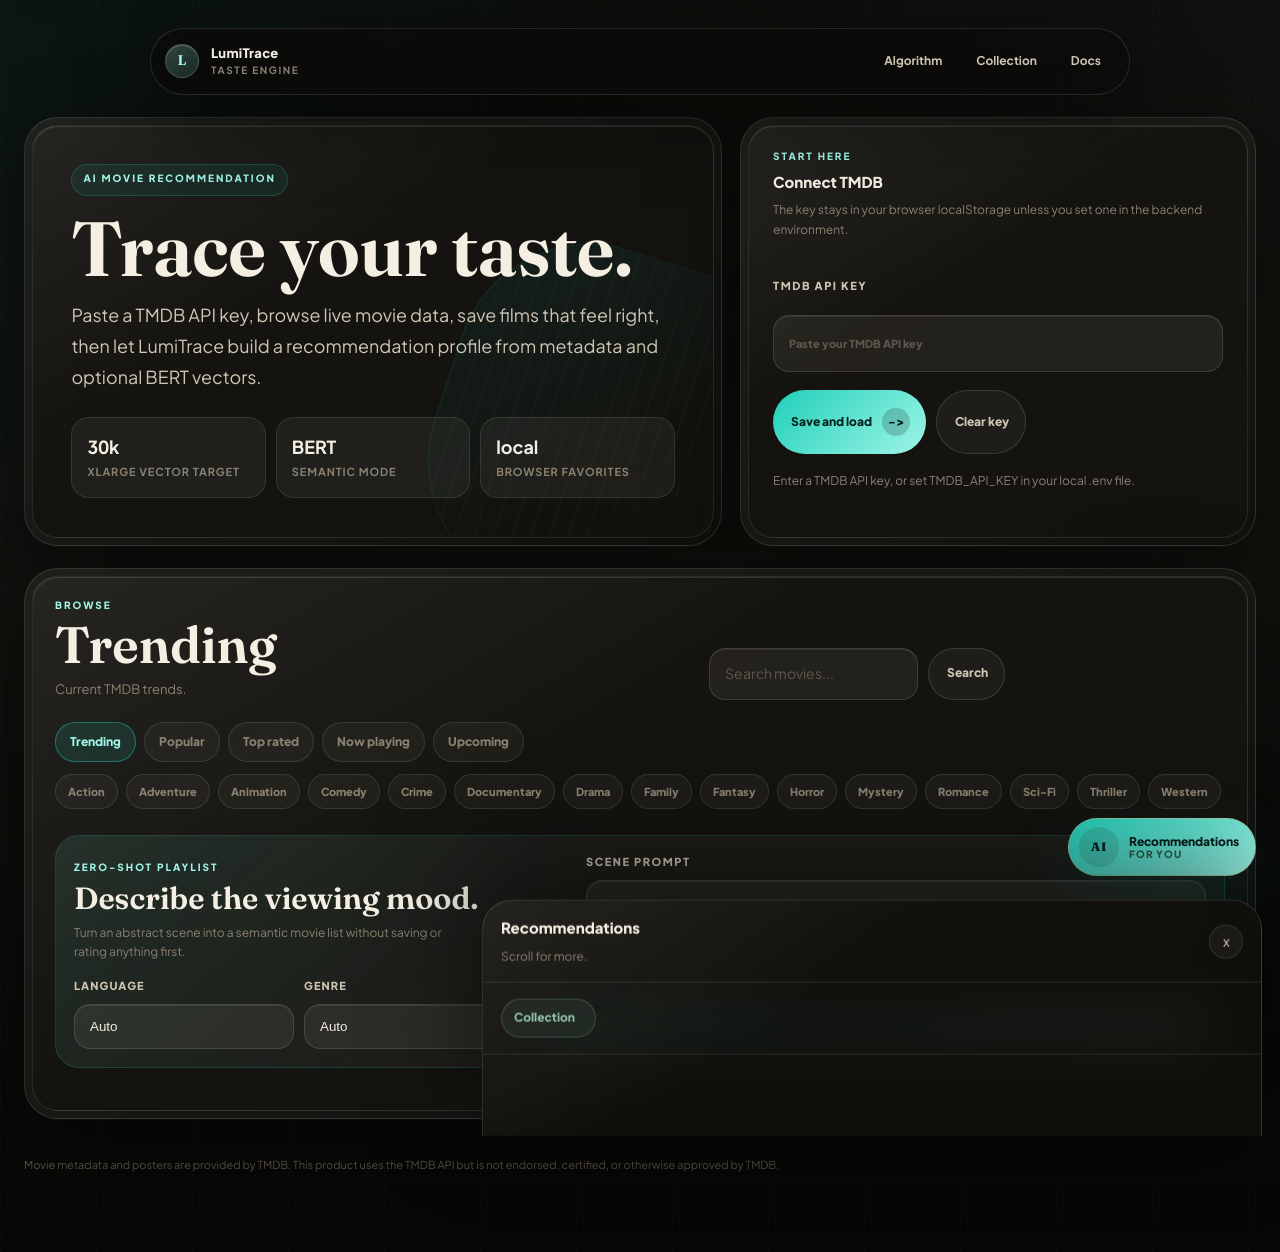
==== commit bf208bc0: "feat: add zero-shot semantic playlists" ====
--- a/index.html
+++ b/index.html
@@ -125,6 +125,51 @@
             <button data-genre="37" class="genre-chip" type="button">Western</button>
           </div>
 
+          <section class="zero-shot-panel" aria-label="Zero-shot semantic playlist">
+            <div>
+              <p class="section-kicker">Zero-shot playlist</p>
+              <h3 class="zero-shot-title">Describe the viewing mood.</h3>
+              <p class="zero-shot-copy">Turn an abstract scene into a semantic movie list without saving or rating anything first.</p>
+            </div>
+            <label class="field-label" for="playlistPrompt">
+              Scene prompt
+              <textarea id="playlistPrompt" class="input textarea zero-shot-input" placeholder="A rainy-night European mystery with a quiet pace and a subtle twist..."></textarea>
+            </label>
+            <div class="zero-shot-controls">
+              <label class="field-label compact-label" for="playlistLanguage">
+                Language
+                <select id="playlistLanguage" class="input select-input">
+                  <option value="">Auto</option>
+                  <option value="en">English</option>
+                  <option value="fr">French</option>
+                  <option value="de">German</option>
+                  <option value="es">Spanish</option>
+                  <option value="it">Italian</option>
+                  <option value="ja">Japanese</option>
+                  <option value="ko">Korean</option>
+                  <option value="zh">Chinese</option>
+                </select>
+              </label>
+              <label class="field-label compact-label" for="playlistGenre">
+                Genre
+                <select id="playlistGenre" class="input select-input">
+                  <option value="">Auto</option>
+                  <option value="9648">Mystery</option>
+                  <option value="53">Thriller</option>
+                  <option value="80">Crime</option>
+                  <option value="18">Drama</option>
+                  <option value="878">Sci-Fi</option>
+                  <option value="27">Horror</option>
+                  <option value="10749">Romance</option>
+                </select>
+              </label>
+              <button id="playlistBtn" class="btn btn-primary" type="button">
+                Generate semantic playlist
+                <span class="btn-icon">-&gt;</span>
+              </button>
+            </div>
+          </section>
+
           <section id="movieGrid" class="movie-grid" aria-live="polite"></section>
         </div>
       </section>
--- a/styles.css
+++ b/styles.css
@@ -601,6 +601,57 @@
   color: var(--teal-2);
 }
 
+.zero-shot-panel {
+  display: grid;
+  grid-template-columns: minmax(240px, 0.8fr) minmax(320px, 1fr);
+  gap: 16px;
+  align-items: end;
+  margin-top: 16px;
+  border: 1px solid rgba(32, 208, 186, 0.16);
+  border-radius: 24px;
+  background:
+    linear-gradient(135deg, rgba(32, 208, 186, 0.075), transparent 42%),
+    rgba(245, 239, 227, 0.045);
+  padding: 18px;
+}
+
+.zero-shot-title {
+  margin: 0;
+  color: var(--text);
+  font-family: "Fraunces", "Plus Jakarta Sans", serif;
+  font-size: clamp(24px, 2.4vw, 36px);
+  font-weight: 620;
+  line-height: 1.05;
+}
+
+.zero-shot-copy {
+  margin: 8px 0 0;
+  max-width: 42ch;
+  color: var(--muted);
+  font-size: 12px;
+  line-height: 1.65;
+}
+
+.zero-shot-input {
+  min-height: 112px;
+}
+
+.zero-shot-controls {
+  grid-column: 1 / -1;
+  display: grid;
+  grid-template-columns: repeat(2, minmax(140px, 220px)) minmax(240px, 1fr);
+  gap: 10px;
+  align-items: end;
+}
+
+.compact-label {
+  letter-spacing: 0.1em;
+}
+
+.select-input {
+  appearance: none;
+}
+
 .movie-grid {
   display: grid;
   grid-template-columns: repeat(6, minmax(0, 1fr));
@@ -1312,7 +1363,9 @@
 
 @media (max-width: 980px) {
   .workspace-hero,
-  .browse-topline {
+  .browse-topline,
+  .zero-shot-panel,
+  .zero-shot-controls {
     grid-template-columns: 1fr;
   }
 
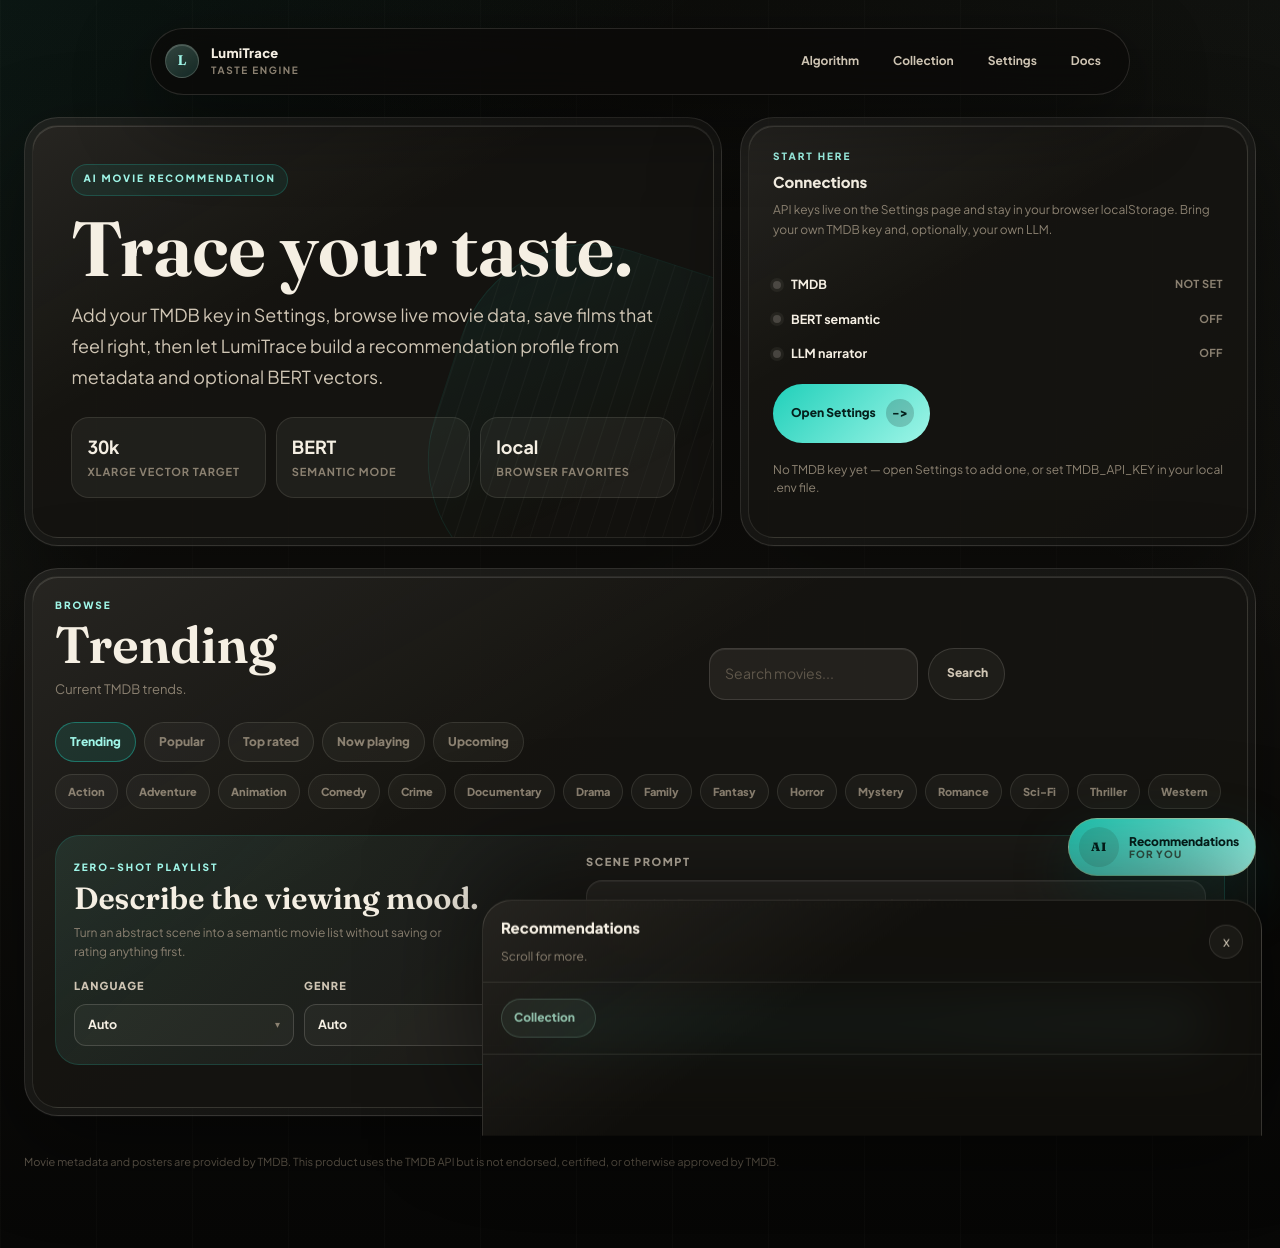
==== commit 35509114: "wip: frontend (settings page, movie modal, themed dropdown, search-by) + local backend before integr" ====
--- a/index.html
+++ b/index.html
@@ -12,6 +12,7 @@
   <link rel="preconnect" href="https://fonts.gstatic.com" crossorigin>
   <link href="https://fonts.googleapis.com/css2?family=Fraunces:opsz,wght@9..144,500..750&family=Plus+Jakarta+Sans:wght@400;500;600;700;800&display=swap" rel="stylesheet">
   <link rel="stylesheet" href="styles.css?v=teal-v1">
+  <script src="dropdown.js?v=teal-v1" defer></script>
   <script src="script.js?v=atelier-v1" defer></script>
 </head>
 <body>
@@ -29,6 +30,7 @@
       <div class="nav-links">
         <a class="nav-link" href="ALGORITHM.md">Algorithm</a>
         <a class="nav-link" href="/favorites.html" target="_blank" rel="noopener">Collection</a>
+        <a class="nav-link" href="/settings.html">Settings</a>
         <a class="nav-link" href="README.md">Docs</a>
       </div>
     </nav>
@@ -40,7 +42,7 @@
             <div>
               <span class="eyebrow">AI movie recommendation</span>
               <h1 class="hero-title">Trace your taste.</h1>
-              <p class="hero-copy">Paste a TMDB API key, browse live movie data, save films that feel right, then let LumiTrace build a recommendation profile from metadata and optional BERT vectors.</p>
+              <p class="hero-copy">Add your TMDB key in Settings, browse live movie data, save films that feel right, then let LumiTrace build a recommendation profile from metadata and optional BERT vectors.</p>
             </div>
             <div class="hero-metrics" aria-label="Project capabilities">
               <div class="metric">
@@ -59,25 +61,25 @@
           </div>
         </div>
 
-        <aside class="bezel reveal" aria-label="TMDB setup">
+        <aside class="bezel reveal" aria-label="Connection status">
           <div class="bezel-core control-core">
             <div>
               <p class="section-kicker">Start here</p>
-              <h2 class="panel-title">Connect TMDB</h2>
-              <p class="panel-copy">The key stays in your browser localStorage unless you set one in the backend environment.</p>
-            </div>
-
-            <label class="field-label" for="apiKeyInput">
-              TMDB API Key
-              <input id="apiKeyInput" type="password" autocomplete="off" class="input" placeholder="Paste your TMDB API key">
-            </label>
+              <h2 class="panel-title">Connections</h2>
+              <p class="panel-copy">API keys live on the Settings page and stay in your browser localStorage. Bring your own TMDB key and, optionally, your own LLM.</p>
+            </div>
+
+            <ul id="connList" class="conn-list" aria-live="polite">
+              <li id="connTmdb" class="conn-row"><span class="conn-dot"></span><span class="conn-label">TMDB</span><span class="conn-state">checking...</span></li>
+              <li id="connBert" class="conn-row"><span class="conn-dot"></span><span class="conn-label">BERT semantic</span><span class="conn-state">checking...</span></li>
+              <li id="connLlm" class="conn-row"><span class="conn-dot"></span><span class="conn-label">LLM narrator</span><span class="conn-state">checking...</span></li>
+            </ul>
 
             <div class="button-row">
-              <button id="saveKeyBtn" class="btn btn-primary" type="button">
-                Save and load
+              <a id="openSettingsBtn" class="btn btn-primary" href="/settings.html">
+                Open Settings
                 <span class="btn-icon">-&gt;</span>
-              </button>
-              <button id="clearKeyBtn" class="btn btn-ghost" type="button">Clear key</button>
+              </a>
             </div>
 
             <p id="keyStatus" class="status-line" aria-live="polite"></p>
@@ -211,6 +213,14 @@
     </div>
   </div>
 
+  <div id="movieModal" class="modal" style="display:none; opacity:0;">
+    <div id="movieBackdrop" class="modal-backdrop"></div>
+    <div class="movie-modal-card">
+      <button id="closeMovieBtn" class="icon-button movie-close" type="button" aria-label="Close details">x</button>
+      <div id="movieModalBody" class="movie-modal-body"></div>
+    </div>
+  </div>
+
   <button id="recommendFab" class="recommend-fab" type="button" aria-label="Open recommendations">
     <span class="fab-symbol">AI</span>
     <span class="fab-copy">
--- a/styles.css
+++ b/styles.css
@@ -367,6 +367,55 @@
   line-height: 1.65;
 }
 
+.conn-list {
+  list-style: none;
+  margin: 0;
+  padding: 0;
+  display: grid;
+  gap: 10px;
+}
+
+.conn-row {
+  display: flex;
+  align-items: center;
+  gap: 10px;
+  font-size: 12.5px;
+  color: var(--text-soft);
+}
+
+.conn-dot {
+  width: 8px;
+  height: 8px;
+  border-radius: 999px;
+  background: rgba(245, 239, 227, 0.22);
+  box-shadow: 0 0 0 3px rgba(245, 239, 227, 0.05);
+  flex: none;
+  transition: background 200ms ease, box-shadow 200ms ease;
+}
+
+.conn-row.is-on .conn-dot {
+  background: var(--sage, #8fbea9);
+  box-shadow: 0 0 0 3px rgba(143, 190, 169, 0.18);
+}
+
+.conn-label {
+  font-weight: 700;
+  color: var(--text);
+}
+
+.conn-state {
+  margin-left: auto;
+  font-size: 11px;
+  font-weight: 700;
+  text-transform: uppercase;
+  letter-spacing: 0.04em;
+  color: var(--muted);
+}
+
+.conn-row.is-on .conn-state {
+  color: var(--sage, #8fbea9);
+}
+
 .field-label {
   display: grid;
   gap: 9px;
@@ -781,6 +830,19 @@
   border-color: rgba(143, 190, 169, 0.32);
   background: rgba(143, 190, 169, 0.1);
   color: var(--sage);
+}
+
+.hybrid-badge {
+  border: 1px solid rgba(143, 190, 169, 0.32);
+  border-radius: 999px;
+  background: rgba(143, 190, 169, 0.1);
+  color: var(--sage);
+  cursor: help;
+  font-size: 9px;
+  font-weight: 850;
+  letter-spacing: 0.04em;
+  padding: 4px 7px;
+  text-transform: uppercase;
 }
 
 .why-btn {
@@ -916,6 +978,336 @@
   transition: transform 420ms var(--ease-heavy);
 }
 
+/* --- Movie detail modal --- */
+.movie-modal-card {
+  position: relative;
+  z-index: 1;
+  width: min(720px, 100%);
+  max-height: 90vh;
+  overflow-y: auto;
+  border: 1px solid rgba(245,239,227,0.14);
+  border-radius: 24px;
+  background:
+    linear-gradient(160deg, rgba(245,239,227,0.07), transparent 38%),
+    rgba(16, 14, 11, 0.98);
+  box-shadow: 0 42px 120px rgba(0,0,0,0.6);
+  transform: scale(0.96);
+  transition: transform 420ms var(--ease-heavy);
+}
+
+.movie-close {
+  position: absolute;
+  top: 14px;
+  right: 14px;
+  z-index: 3;
+  background: rgba(10, 9, 7, 0.6);
+  backdrop-filter: blur(8px);
+}
+
+.movie-trailer {
+  position: relative;
+  width: 100%;
+  aspect-ratio: 16 / 9;
+  background: #000;
+  border-bottom: 1px solid rgba(245,239,227,0.08);
+}
+
+.movie-trailer iframe {
+  position: absolute;
+  inset: 0;
+  width: 100%;
+  height: 100%;
+  border: 0;
+}
+
+.movie-backdrop {
+  background-size: cover;
+  background-position: center;
+}
+
+.movie-modal-inner {
+  padding: 22px 24px 24px;
+  display: grid;
+  gap: 12px;
+}
+
+.movie-modal-title {
+  margin: 0;
+  font-family: var(--font-display, "Fraunces", serif);
+  font-size: 24px;
+  font-weight: 650;
+  letter-spacing: -0.01em;
+}
+
+.movie-modal-meta {
+  display: flex;
+  flex-wrap: wrap;
+  gap: 10px;
+  font-size: 12px;
+  font-weight: 700;
+  color: var(--text-soft);
+}
+
+.movie-modal-tagline {
+  margin: 0;
+  font-style: italic;
+  color: var(--muted);
+  font-size: 13px;
+}
+
+.movie-modal-overview {
+  margin: 0;
+  font-size: 13.5px;
+  line-height: 1.7;
+  color: var(--text-soft);
+}
+
+.movie-providers {
+  display: grid;
+  gap: 12px;
+  margin-top: 6px;
+  padding-top: 16px;
+  border-top: 1px solid rgba(245,239,227,0.1);
+}
+
+.movie-providers-head {
+  display: flex;
+  align-items: center;
+  justify-content: space-between;
+  gap: 12px;
+}
+
+.movie-providers-label {
+  font-size: 11px;
+  font-weight: 850;
+  text-transform: uppercase;
+  letter-spacing: 0.06em;
+  color: var(--muted);
+}
+
+.movie-region-select {
+  border: 1px solid rgba(245,239,227,0.16);
+  border-radius: 10px;
+  background: rgba(245,239,227,0.04);
+  color: var(--text);
+  font-family: inherit;
+  font-size: 12px;
+  font-weight: 700;
+  padding: 7px 10px;
+  cursor: pointer;
+}
+
+.provider-group {
+  display: grid;
+  gap: 8px;
+}
+
+.provider-group-label {
+  font-size: 11px;
+  font-weight: 800;
+  color: var(--text-soft);
+}
+
+.provider-logos {
+  display: flex;
+  flex-wrap: wrap;
+  gap: 10px;
+}
+
+.provider-chip {
+  display: flex;
+  align-items: center;
+  gap: 8px;
+  padding: 6px 12px 6px 6px;
+  border: 1px solid rgba(245,239,227,0.12);
+  border-radius: 999px;
+  background: rgba(245,239,227,0.04);
+  color: var(--text);
+  text-decoration: none;
+  font-size: 12px;
+  font-weight: 700;
+  transition: border-color 160ms ease, transform 160ms ease, background 160ms ease;
+}
+
+.provider-chip:hover {
+  border-color: rgba(143, 190, 169, 0.4);
+  background: rgba(143, 190, 169, 0.08);
+  transform: translateY(-1px);
+}
+
+.provider-chip img {
+  width: 28px;
+  height: 28px;
+  border-radius: 7px;
+  object-fit: cover;
+}
+
+.provider-justwatch,
+.movie-tmdb-link {
+  font-size: 12px;
+  font-weight: 700;
+  color: var(--sage, #8fbea9);
+  text-decoration: none;
+}
+
+.provider-justwatch:hover,
+.movie-tmdb-link:hover { text-decoration: underline; }
+
+.movie-providers-empty {
+  margin: 0;
+  font-size: 12.5px;
+  color: var(--muted);
+}
+
+.movie-attribution {
+  font-size: 10.5px;
+  color: var(--muted);
+  opacity: 0.8;
+}
+
+.movie-modal-loading {
+  padding: 60px 24px;
+  text-align: center;
+  color: var(--muted);
+  font-size: 13px;
+}
+
+.movie-facts {
+  display: grid;
+  gap: 10px;
+  margin-top: 4px;
+  padding-top: 14px;
+  border-top: 1px solid rgba(245,239,227,0.1);
+}
+
+.fact-row {
+  display: grid;
+  grid-template-columns: 72px 1fr;
+  gap: 12px;
+  align-items: baseline;
+}
+
+.fact-label {
+  font-size: 10.5px;
+  font-weight: 850;
+  text-transform: uppercase;
+  letter-spacing: 0.06em;
+  color: var(--muted);
+  padding-top: 2px;
+}
+
+.fact-vals {
+  display: flex;
+  flex-wrap: wrap;
+  gap: 7px;
+}
+
+.meta-link {
+  border: 1px solid rgba(245,239,227,0.14);
+  border-radius: 999px;
+  background: rgba(245,239,227,0.04);
+  color: var(--text-soft);
+  cursor: pointer;
+  font-family: inherit;
+  font-size: 12px;
+  font-weight: 600;
+  padding: 5px 11px;
+  transition: border-color 150ms ease, background 150ms ease, color 150ms ease, transform 150ms ease;
+}
+
+.meta-link:hover {
+  border-color: rgba(143,190,169,0.45);
+  background: rgba(143,190,169,0.1);
+  color: var(--sage, #8fbea9);
+  transform: translateY(-1px);
+}
+
+/* --- Custom themed dropdown (replaces native <select> popups) --- */
+.cs {
+  position: relative;
+  display: inline-block;
+  width: 100%;
+}
+
+.cs-native { display: none !important; }
+
+.cs-trigger {
+  display: flex;
+  align-items: center;
+  justify-content: space-between;
+  gap: 8px;
+  width: 100%;
+  cursor: pointer;
+  font-family: inherit;
+  border: 1px solid rgba(245,239,227,0.16);
+  border-radius: 12px;
+  background: rgba(245,239,227,0.04);
+  color: var(--text);
+  font-size: 12.5px;
+  font-weight: 700;
+  padding: 10px 13px;
+  transition: border-color 200ms var(--ease-heavy), background 200ms var(--ease-heavy);
+}
+
+.cs-trigger:hover { border-color: rgba(143,190,169,0.4); }
+.cs-trigger[aria-expanded="true"] {
+  border-color: rgba(143,190,169,0.55);
+  background: rgba(143,190,169,0.06);
+}
+
+.cs-label {
+  overflow: hidden;
+  text-overflow: ellipsis;
+  white-space: nowrap;
+}
+
+.cs-caret {
+  font-size: 10px;
+  color: var(--muted);
+  transition: transform 240ms var(--ease-spring);
+}
+.cs-trigger[aria-expanded="true"] .cs-caret { transform: rotate(180deg); }
+
+.cs-panel {
+  position: fixed;
+  z-index: 9999;
+  min-width: 160px;
+  max-height: 280px;
+  overflow-y: auto;
+  padding: 6px;
+  border-radius: 14px;
+  border: 1px solid rgba(245,239,227,0.16);
+  background: linear-gradient(160deg, rgba(30,28,23,0.99), rgba(17,15,12,0.99));
+  box-shadow: 0 26px 70px rgba(0,0,0,0.55);
+  transform-origin: top center;
+  opacity: 0;
+  transform: translateY(-8px) scale(0.97);
+  transition: opacity 170ms var(--ease-heavy), transform 240ms var(--ease-spring);
+}
+
+.cs-panel.open {
+  opacity: 1;
+  transform: translateY(0) scale(1);
+}
+
+.cs-option {
+  padding: 9px 12px;
+  border-radius: 9px;
+  cursor: pointer;
+  font-size: 12.5px;
+  font-weight: 600;
+  color: var(--text-soft);
+  transition: background 130ms ease, color 130ms ease;
+}
+
+.cs-option.is-active { background: rgba(245,239,227,0.07); color: var(--text); }
+
+.cs-option.is-selected {
+  background: rgba(143,190,169,0.14);
+  color: var(--sage, #8fbea9);
+  font-weight: 800;
+}
+
 .modal-head {
   display: flex;
   align-items: center;
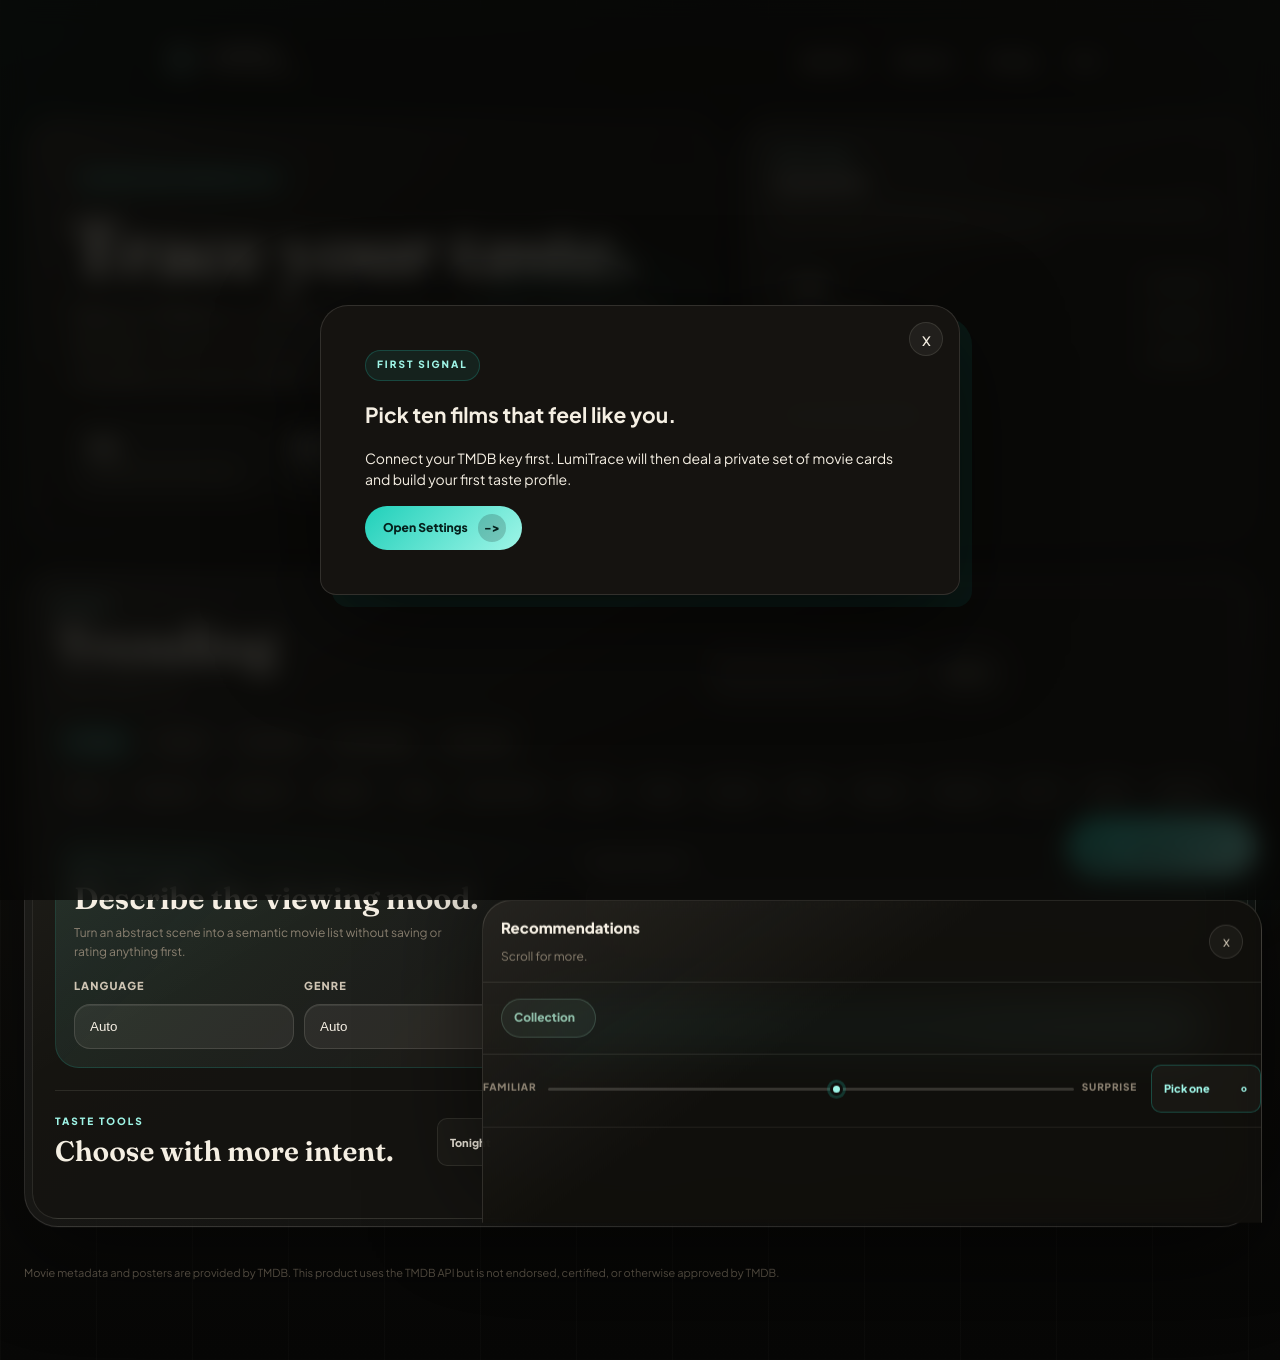
==== commit 2116cf21: "feat: ship Lite BERT taste workspace" ====
--- a/index.html
+++ b/index.html
@@ -13,7 +13,10 @@
   <link href="https://fonts.googleapis.com/css2?family=Fraunces:opsz,wght@9..144,500..750&family=Plus+Jakarta+Sans:wght@400;500;600;700;800&display=swap" rel="stylesheet">
   <link rel="stylesheet" href="styles.css?v=teal-v1">
   <script src="dropdown.js?v=teal-v1" defer></script>
+  <script src="sync.js?v=teal-v1" defer></script>
+  <script src="recommendation-core.js?v=lite-1" defer></script>
   <script src="script.js?v=atelier-v1" defer></script>
+  <script src="experience.js?v=lite-1" defer></script>
 </head>
 <body>
   <a class="skip-link" href="#main">Skip to movie browser</a>
@@ -172,6 +175,20 @@
             </div>
           </section>
 
+          <section class="experience-rail" aria-label="Taste tools">
+            <div class="experience-rail-copy">
+              <p class="section-kicker">Taste tools</p>
+              <h3 class="zero-shot-title">Choose with more intent.</h3>
+            </div>
+            <div class="experience-actions">
+              <button id="tonightBtn" class="tool-pill" type="button"><span>Tonight</span><i>01</i></button>
+              <button id="coupleBtn" class="tool-pill" type="button"><span>Two people</span><i>02</i></button>
+              <button id="tasteMapBtn" class="tool-pill" type="button"><span>Taste map</span><i>03</i></button>
+              <button id="journalBtn" class="tool-pill" type="button"><span>Journal</span><i>04</i></button>
+              <button id="dataBtn" class="tool-pill" type="button"><span>Import / export</span><i>05</i></button>
+            </div>
+          </section>
+
           <section id="movieGrid" class="movie-grid" aria-live="polite"></section>
         </div>
       </section>
@@ -259,6 +276,14 @@
           Collection <span id="panelFavCount"></span>
         </a>
         <span id="panelFavSummary" class="panel-summary"></span>
+      </div>
+      <div class="rec-tuning">
+        <label class="diversity-control" for="diversityRange">
+          <span>Familiar</span>
+          <input id="diversityRange" type="range" min="0" max="100" value="55" aria-label="Recommendation variety">
+          <span>Surprise</span>
+        </label>
+        <button id="rouletteBtn" class="roulette-btn" type="button">Pick one <span>o</span></button>
       </div>
       <div id="recScrollArea" class="scroll-area">
         <div id="recommendationGrid" class="recommendation-grid">
--- a/styles.css
+++ b/styles.css
@@ -832,19 +832,6 @@
   color: var(--sage);
 }
 
-.hybrid-badge {
-  border: 1px solid rgba(143, 190, 169, 0.32);
-  border-radius: 999px;
-  background: rgba(143, 190, 169, 0.1);
-  color: var(--sage);
-  cursor: help;
-  font-size: 9px;
-  font-weight: 850;
-  letter-spacing: 0.04em;
-  padding: 4px 7px;
-  text-transform: uppercase;
-}
-
 .why-btn {
   margin-left: auto;
 }
@@ -1743,6 +1730,748 @@
   transition: opacity 900ms var(--ease-heavy), transform 980ms var(--ease-heavy), filter 980ms var(--ease-heavy);
 }
 
+.experience-rail {
+  display: grid;
+  grid-template-columns: minmax(190px, 0.62fr) minmax(0, 1.38fr);
+  align-items: end;
+  gap: 28px;
+  margin: 22px 0 30px;
+  padding: 24px 0 0;
+  border-top: 1px solid rgba(245, 239, 227, 0.1);
+}
+
+.experience-rail-copy .zero-shot-title {
+  margin: 4px 0 0;
+  font-size: clamp(22px, 2.2vw, 30px);
+}
+
+.experience-actions {
+  display: grid;
+  grid-template-columns: repeat(5, minmax(0, 1fr));
+  gap: 8px;
+}
+
+.tool-pill,
+.roulette-btn {
+  display: inline-flex;
+  align-items: center;
+  justify-content: space-between;
+  min-height: 48px;
+  gap: 10px;
+  padding: 10px 12px;
+  border: 1px solid rgba(245, 239, 227, 0.1);
+  border-radius: var(--radius-sm);
+  background: rgba(245, 239, 227, 0.035);
+  color: var(--text);
+  cursor: pointer;
+  font-size: 11px;
+  font-weight: 800;
+  letter-spacing: 0;
+  transition: transform 380ms var(--ease-heavy), background-color 380ms var(--ease-heavy), border-color 380ms var(--ease-heavy), color 380ms var(--ease-heavy);
+}
+
+.tool-pill i,
+.roulette-btn span {
+  color: var(--teal-2);
+  font-size: 9px;
+  font-style: normal;
+  letter-spacing: 0.1em;
+}
+
+.tool-pill:hover,
+.tool-pill:focus-visible,
+.roulette-btn:hover,
+.roulette-btn:focus-visible {
+  border-color: rgba(32, 208, 186, 0.52);
+  background: rgba(32, 208, 186, 0.1);
+  color: var(--teal-2);
+  outline: none;
+  transform: translateY(-3px);
+}
+
+.rec-tuning {
+  display: flex;
+  align-items: center;
+  justify-content: space-between;
+  gap: 14px;
+  margin: 0 0 14px;
+  padding: 10px 0 14px;
+  border-bottom: 1px solid rgba(245, 239, 227, 0.08);
+}
+
+.diversity-control {
+  display: grid;
+  grid-template-columns: auto minmax(100px, 1fr) auto;
+  align-items: center;
+  gap: 10px;
+  flex: 1;
+  color: var(--muted);
+  font-size: 10px;
+  font-weight: 800;
+  letter-spacing: 0.08em;
+  text-transform: uppercase;
+}
+
+.diversity-control input {
+  width: 100%;
+  height: 18px;
+  appearance: none;
+  background: transparent;
+  cursor: pointer;
+}
+
+.diversity-control input::-webkit-slider-runnable-track {
+  height: 3px;
+  border-radius: 99px;
+  background: rgba(245, 239, 227, 0.16);
+}
+
+.diversity-control input::-webkit-slider-thumb {
+  width: 13px;
+  height: 13px;
+  margin-top: -5px;
+  border: 3px solid var(--ink-2);
+  border-radius: 50%;
+  appearance: none;
+  background: var(--teal-2);
+  box-shadow: 0 0 0 3px rgba(32, 208, 186, 0.2);
+}
+
+.diversity-control input::-moz-range-track {
+  height: 3px;
+  border-radius: 99px;
+  background: rgba(245, 239, 227, 0.16);
+}
+
+.diversity-control input::-moz-range-thumb {
+  width: 9px;
+  height: 9px;
+  border: 3px solid var(--ink-2);
+  border-radius: 50%;
+  background: var(--teal-2);
+  box-shadow: 0 0 0 3px rgba(32, 208, 186, 0.2);
+}
+
+.roulette-btn {
+  min-width: 110px;
+  border-color: rgba(32, 208, 186, 0.28);
+  color: var(--teal-2);
+}
+
+.taste-feedback-row {
+  display: grid;
+  grid-template-columns: 1fr 1fr auto;
+  gap: 6px;
+  margin-top: 10px;
+}
+
+.taste-feedback-btn,
+.compare-btn {
+  min-width: 0;
+  padding: 7px 8px;
+  border: 0;
+  border-radius: 8px;
+  background: rgba(245, 239, 227, 0.055);
+  color: var(--text-soft);
+  cursor: pointer;
+  font-size: 10px;
+  font-weight: 800;
+  transition: transform 320ms var(--ease-heavy), background-color 320ms var(--ease-heavy), color 320ms var(--ease-heavy);
+}
+
+.taste-feedback-btn:hover,
+.taste-feedback-btn:focus-visible {
+  background: rgba(32, 208, 186, 0.16);
+  color: var(--teal-2);
+  outline: none;
+  transform: translateY(-2px);
+}
+
+.compare-btn:hover,
+.compare-btn:focus-visible {
+  background: rgba(245, 239, 227, 0.12);
+  color: var(--text);
+  outline: none;
+}
+
+.experience-modal {
+  position: fixed;
+  inset: 0;
+  z-index: 130;
+  display: none;
+  align-items: center;
+  justify-content: center;
+  padding: 22px;
+}
+
+.experience-modal.is-open {
+  display: flex;
+}
+
+.experience-backdrop {
+  position: absolute;
+  inset: 0;
+  background: rgba(7, 7, 6, 0.76);
+  backdrop-filter: blur(13px);
+}
+
+.experience-dialog {
+  position: relative;
+  z-index: 1;
+  width: min(640px, 100%);
+  max-height: min(760px, calc(100dvh - 44px));
+  overflow: auto;
+  border: 1px solid rgba(245, 239, 227, 0.13);
+  border-radius: 28px 28px 16px 16px;
+  background: rgba(22, 20, 17, 0.98);
+  box-shadow: 0 30px 100px rgba(0, 0, 0, 0.58), 12px 12px 0 rgba(32, 208, 186, 0.08);
+  opacity: 0;
+  transform: translateY(34px) scale(0.98);
+  transition: opacity 420ms var(--ease-heavy), transform 520ms var(--ease-heavy);
+}
+
+.experience-dialog.is-live {
+  opacity: 1;
+  transform: translateY(0) scale(1);
+}
+
+.experience-dialog.wide-dialog {
+  width: min(900px, 100%);
+}
+
+.experience-close {
+  position: absolute;
+  top: 16px;
+  right: 16px;
+  z-index: 3;
+  display: grid;
+  width: 34px;
+  height: 34px;
+  place-items: center;
+  border: 1px solid rgba(245, 239, 227, 0.11);
+  border-radius: 50%;
+  background: rgba(245, 239, 227, 0.055);
+  color: var(--text);
+  cursor: pointer;
+  font-size: 18px;
+  line-height: 1;
+  transition: transform 280ms var(--ease-heavy), background-color 280ms var(--ease-heavy);
+}
+
+.experience-close:hover,
+.experience-close:focus-visible {
+  background: rgba(32, 208, 186, 0.15);
+  outline: none;
+  transform: rotate(90deg);
+}
+
+.onboarding-shell,
+.mode-shell,
+.roulette-shell {
+  padding: clamp(26px, 5vw, 44px);
+}
+
+.onboarding-head,
+.map-metrics,
+.button-row {
+  display: flex;
+  align-items: center;
+  justify-content: space-between;
+  gap: 12px;
+}
+
+.onboarding-progress {
+  color: var(--teal-2);
+  font-family: "Fraunces", serif;
+  font-size: 32px;
+  line-height: 1;
+}
+
+.onboarding-progress small {
+  color: var(--muted);
+  font-family: "Plus Jakarta Sans", system-ui, sans-serif;
+  font-size: 11px;
+  margin-left: 3px;
+}
+
+.onboarding-card {
+  display: grid;
+  grid-template-columns: 142px 1fr;
+  gap: 22px;
+  min-height: 256px;
+  margin: 24px 0 18px;
+  overflow: hidden;
+  border-radius: 22px 22px 12px 12px;
+  background: rgba(245, 239, 227, 0.04);
+  box-shadow: inset 0 0 0 1px rgba(245, 239, 227, 0.06);
+  animation: onboarding-card-in 560ms var(--ease-heavy);
+  transition: transform 500ms var(--ease-heavy), opacity 430ms var(--ease-heavy), filter 430ms var(--ease-heavy);
+}
+
+.onboarding-card.is-dealing-like {
+  opacity: 0;
+  filter: saturate(1.3);
+  transform: translateX(105%) translateY(-12px) rotate(7deg);
+}
+
+.onboarding-card.is-dealing-less {
+  opacity: 0;
+  filter: grayscale(0.85);
+  transform: translateX(-105%) translateY(12px) rotate(-7deg);
+}
+
+.onboarding-card.is-dealing-skip {
+  opacity: 0;
+  transform: translateY(52px) scale(0.94);
+}
+
+@keyframes onboarding-card-in {
+  0% {
+    opacity: 0;
+    transform: translateX(-42px) translateY(32px) rotate(-4deg);
+  }
+  68% {
+    opacity: 1;
+    transform: translateX(5px) translateY(-2px) rotate(0.6deg);
+  }
+  100% {
+    opacity: 1;
+    transform: translateX(0) translateY(0) rotate(0deg);
+  }
+}
+
+.onboarding-poster {
+  min-height: 100%;
+  background: rgba(32, 208, 186, 0.12);
+}
+
+.onboarding-poster img {
+  display: block;
+  width: 100%;
+  height: 100%;
+  object-fit: cover;
+}
+
+.onboarding-poster span {
+  display: grid;
+  height: 100%;
+  place-items: center;
+  color: var(--teal-2);
+  font-family: "Fraunces", serif;
+  font-size: 46px;
+}
+
+.onboarding-copy {
+  align-self: center;
+  padding: 18px 22px 18px 0;
+}
+
+.onboarding-copy h2,
+.mode-shell h2,
+.roulette-shell h2 {
+  max-width: 18ch;
+  margin: 4px 0 10px;
+  color: var(--text);
+  font-family: "Fraunces", serif;
+  font-size: clamp(28px, 4vw, 44px);
+  font-weight: 600;
+  line-height: 1.02;
+}
+
+.onboarding-copy p,
+.mode-shell > p,
+.roulette-shell > p,
+.comparison-copy p {
+  color: var(--text-soft);
+}
+
+.onboarding-meta {
+  display: flex;
+  flex-wrap: wrap;
+  gap: 8px;
+  margin-top: 15px;
+  color: var(--teal-2);
+  font-size: 10px;
+  font-weight: 800;
+  letter-spacing: 0.08em;
+  text-transform: uppercase;
+}
+
+.onboarding-actions {
+  display: grid;
+  grid-template-columns: 1fr 0.72fr 1fr;
+  gap: 8px;
+}
+
+.onboarding-choice {
+  display: flex;
+  align-items: center;
+  justify-content: space-between;
+  min-height: 52px;
+  padding: 10px 14px;
+  border: 0;
+  border-radius: 12px;
+  cursor: pointer;
+  font-weight: 800;
+  transition: transform 320ms var(--ease-heavy), filter 320ms var(--ease-heavy);
+}
+
+.onboarding-choice i {
+  font-size: 19px;
+  font-style: normal;
+}
+
+.onboarding-choice:hover,
+.onboarding-choice:focus-visible {
+  outline: none;
+  filter: brightness(1.08);
+  transform: translateY(-3px);
+}
+
+.onboarding-choice.is-like {
+  background: var(--teal);
+  color: #062521;
+}
+
+.onboarding-choice.is-skip {
+  background: rgba(245, 239, 227, 0.09);
+  color: var(--text-soft);
+}
+
+.onboarding-choice.is-less {
+  background: rgba(204, 123, 94, 0.18);
+  color: #ffd6ca;
+}
+
+.onboarding-later {
+  display: block;
+  margin: 16px auto 0;
+  border: 0;
+  background: transparent;
+  color: var(--muted);
+  cursor: pointer;
+  font-size: 11px;
+  font-weight: 700;
+}
+
+.mode-grid {
+  display: grid;
+  grid-template-columns: repeat(2, minmax(0, 1fr));
+  gap: 12px;
+  margin: 24px 0;
+}
+
+.mode-grid label {
+  display: grid;
+  gap: 7px;
+  color: var(--muted);
+  font-size: 10px;
+  font-weight: 800;
+  letter-spacing: 0.08em;
+  text-transform: uppercase;
+}
+
+.mode-grid select {
+  width: 100%;
+  min-height: 44px;
+  border: 1px solid rgba(245, 239, 227, 0.1);
+  border-radius: 10px;
+  outline: 0;
+  background: rgba(245, 239, 227, 0.05);
+  color: var(--text);
+  padding: 0 10px;
+}
+
+.tonight-result {
+  margin-top: 20px;
+}
+
+.tonight-card {
+  display: grid;
+  grid-template-columns: 108px 1fr;
+  gap: 16px;
+  padding: 12px;
+  border-radius: 16px;
+  background: rgba(245, 239, 227, 0.05);
+}
+
+.tonight-card img {
+  width: 108px;
+  aspect-ratio: 2 / 3;
+  border-radius: 10px;
+  object-fit: cover;
+}
+
+.tonight-card h3 {
+  margin: 3px 0 6px;
+  font-family: "Fraunces", serif;
+  font-size: 24px;
+}
+
+.tonight-card p {
+  margin: 0 0 14px;
+  color: var(--text-soft);
+}
+
+.couple-columns {
+  display: grid;
+  grid-template-columns: repeat(2, minmax(0, 1fr));
+  gap: 18px;
+  margin: 24px 0;
+}
+
+.couple-columns > div {
+  display: grid;
+  align-content: start;
+  gap: 7px;
+  max-height: 360px;
+  overflow: auto;
+  padding: 14px;
+  border-radius: 12px;
+  background: rgba(245, 239, 227, 0.035);
+}
+
+.couple-columns h3 {
+  margin: 0 0 6px;
+  color: var(--teal-2);
+  font-size: 11px;
+  letter-spacing: 0.08em;
+  text-transform: uppercase;
+}
+
+.couple-choice {
+  display: grid;
+  grid-template-columns: 16px 1fr;
+  gap: 8px;
+  align-items: center;
+  color: var(--text-soft);
+  cursor: pointer;
+  font-size: 12px;
+}
+
+.couple-choice input {
+  accent-color: var(--teal);
+}
+
+.map-metrics {
+  justify-content: flex-start;
+  margin: 20px 0;
+}
+
+.map-metrics > div {
+  display: grid;
+  min-width: 90px;
+  gap: 1px;
+}
+
+.map-metrics b {
+  color: var(--teal-2);
+  font-family: "Fraunces", serif;
+  font-size: 28px;
+}
+
+.map-metrics span {
+  color: var(--muted);
+  font-size: 10px;
+  font-weight: 800;
+  letter-spacing: 0.08em;
+  text-transform: uppercase;
+}
+
+.taste-map {
+  position: relative;
+  display: grid;
+  min-height: 230px;
+  grid-template-columns: repeat(3, 1fr);
+  align-items: center;
+  gap: 12px;
+  overflow: hidden;
+  border-radius: 18px;
+  background: rgba(32, 208, 186, 0.045);
+}
+
+.taste-map::before,
+.taste-map::after {
+  content: "";
+  position: absolute;
+  width: 170px;
+  height: 170px;
+  border: 1px solid rgba(32, 208, 186, 0.2);
+  border-radius: 50%;
+}
+
+.taste-map::before { left: -48px; top: -54px; }
+.taste-map::after { right: -54px; bottom: -78px; }
+
+.taste-island {
+  position: relative;
+  z-index: 1;
+  display: grid;
+  width: min(138px, 100%);
+  aspect-ratio: 1;
+  justify-self: center;
+  align-content: center;
+  gap: 3px;
+  padding: 18px;
+  border: 1px solid rgba(245, 239, 227, 0.14);
+  border-radius: 50%;
+  background: rgba(12, 20, 18, 0.78);
+  text-align: center;
+}
+
+.taste-island-1 { transform: translateY(24px); }
+.taste-island-2 { transform: translateY(-12px); }
+.taste-island span { color: var(--teal-2); font-size: 11px; }
+.taste-island b { font-family: "Fraunces", serif; font-size: 20px; }
+.taste-island small { color: var(--muted); font-size: 9px; letter-spacing: 0.07em; text-transform: uppercase; }
+
+.journal-layout,
+.compare-grid {
+  display: grid;
+  grid-template-columns: repeat(2, minmax(0, 1fr));
+  gap: 14px;
+  margin-top: 24px;
+}
+
+.journal-layout section,
+.compare-grid > div {
+  padding: 16px;
+  border-radius: 12px;
+  background: rgba(245, 239, 227, 0.04);
+}
+
+.journal-list {
+  display: grid;
+  gap: 7px;
+  margin: 8px 0 0;
+  padding: 0;
+  list-style: none;
+}
+
+.journal-list li {
+  display: flex;
+  justify-content: space-between;
+  gap: 10px;
+  color: var(--text-soft);
+}
+
+.journal-list b,
+.journal-genres { color: var(--teal-2); }
+
+.journal-chart {
+  display: flex;
+  align-items: end;
+  min-height: 128px;
+  gap: 10px;
+  margin-top: 18px;
+  padding: 14px;
+  border-radius: 12px;
+  background: rgba(245, 239, 227, 0.03);
+}
+
+.journal-bar {
+  display: grid;
+  flex: 1;
+  min-width: 30px;
+  min-height: 32px;
+  height: var(--bar);
+  align-content: space-between;
+  padding: 7px;
+  border-radius: 6px 6px 3px 3px;
+  background: rgba(32, 208, 186, 0.36);
+  color: var(--ink);
+  font-size: 10px;
+}
+
+.journal-bar small { color: var(--text-soft); font-size: 9px; transform: translateY(22px); white-space: nowrap; }
+.empty-inline { align-self: center; justify-self: center; color: var(--muted); }
+
+.compare-grid img {
+  display: block;
+  width: 100%;
+  max-height: 220px;
+  margin-bottom: 10px;
+  border-radius: 9px;
+  object-fit: cover;
+  object-position: center 22%;
+}
+
+.compare-grid b { display: block; font-family: "Fraunces", serif; font-size: 20px; }
+.comparison-copy { margin-top: 16px; }
+.comparison-copy strong { color: var(--teal-2); }
+
+.roulette-shell { text-align: center; }
+.roulette-shell h2 { margin-right: auto; margin-left: auto; }
+
+.roulette-disc {
+  display: grid;
+  width: min(240px, 62vw);
+  aspect-ratio: 1;
+  margin: 28px auto 18px;
+  place-items: center;
+  border: 12px solid rgba(32, 208, 186, 0.19);
+  border-radius: 50%;
+  background: rgba(245, 239, 227, 0.05);
+  box-shadow: inset 0 0 0 1px rgba(245, 239, 227, 0.15), 0 0 0 14px rgba(32, 208, 186, 0.04);
+}
+
+.roulette-disc span { color: var(--teal-2); font-family: "Fraunces", serif; font-size: 58px; }
+.roulette-disc.is-spinning { animation: roulette-spin 900ms var(--ease-heavy); }
+
+@keyframes roulette-spin {
+  0% { transform: rotate(0deg) scale(1); }
+  72% { transform: rotate(860deg) scale(1.04); }
+  100% { transform: rotate(1080deg) scale(1); }
+}
+
+.roulette-reveal {
+  display: grid;
+  gap: 4px;
+  min-height: 48px;
+  margin: 0 auto 18px;
+  color: var(--text-soft);
+}
+
+.roulette-reveal b { color: var(--teal-2); font-family: "Fraunces", serif; font-size: 25px; }
+.roulette-reveal span { font-size: 12px; }
+
+.import-label { position: relative; overflow: hidden; }
+.import-label input { position: absolute; inset: 0; width: 100%; opacity: 0; cursor: pointer; }
+.status-line { min-height: 20px; margin: 14px 0 0; color: var(--teal-2); }
+
+.experience-toast {
+  position: fixed;
+  right: 24px;
+  bottom: 24px;
+  z-index: 150;
+  max-width: min(380px, calc(100vw - 48px));
+  padding: 13px 16px;
+  border: 1px solid rgba(32, 208, 186, 0.3);
+  border-radius: 10px;
+  background: rgba(15, 29, 26, 0.96);
+  color: var(--teal-2);
+  font-size: 12px;
+  font-weight: 700;
+  opacity: 0;
+  pointer-events: none;
+  transform: translateY(14px);
+  transition: opacity 360ms var(--ease-heavy), transform 360ms var(--ease-heavy);
+}
+
+.experience-toast.is-visible { opacity: 1; transform: translateY(0); }
+
+.remember-field {
+  display: flex;
+  align-items: center;
+  gap: 8px;
+  margin-top: 13px;
+  color: var(--text-secondary);
+  cursor: pointer;
+  font-size: 12px;
+}
+
+.remember-field input { accent-color: var(--teal); }
+
 @media (max-width: 1180px) {
   .movie-grid {
     grid-template-columns: repeat(5, minmax(0, 1fr));
@@ -1841,3 +2570,105 @@
     grid-template-columns: repeat(5, minmax(0, 1fr));
   }
 }
+
+@media (max-width: 980px) {
+  .experience-rail {
+    grid-template-columns: 1fr;
+    gap: 12px;
+  }
+
+  .experience-actions {
+    grid-template-columns: repeat(3, minmax(0, 1fr));
+  }
+}
+
+@media (max-width: 768px) {
+  .rec-tuning {
+    align-items: stretch;
+    flex-direction: column;
+  }
+
+  .roulette-btn {
+    width: 100%;
+  }
+
+  .experience-modal {
+    align-items: end;
+    padding: 8px;
+  }
+
+  .experience-dialog {
+    max-height: calc(100dvh - 16px);
+    border-radius: 24px 24px 12px 12px;
+  }
+
+  .onboarding-card {
+    grid-template-columns: 102px 1fr;
+    min-height: 228px;
+    gap: 15px;
+  }
+
+  .onboarding-copy {
+    padding: 14px 15px 14px 0;
+  }
+
+  .onboarding-copy h2,
+  .mode-shell h2,
+  .roulette-shell h2 {
+    font-size: 31px;
+  }
+
+  .onboarding-actions {
+    grid-template-columns: 1fr 1fr;
+  }
+
+  .onboarding-choice.is-skip {
+    grid-column: 1 / -1;
+    order: 3;
+  }
+
+  .couple-columns,
+  .journal-layout,
+  .compare-grid {
+    grid-template-columns: 1fr;
+  }
+
+  .taste-map {
+    min-height: 190px;
+  }
+
+  .taste-island {
+    width: 100px;
+    padding: 11px;
+  }
+}
+
+@media (max-width: 480px) {
+  .experience-actions {
+    grid-template-columns: repeat(2, minmax(0, 1fr));
+  }
+
+  .experience-actions .tool-pill:last-child {
+    grid-column: 1 / -1;
+  }
+
+  .onboarding-shell,
+  .mode-shell,
+  .roulette-shell {
+    padding: 25px 20px;
+  }
+
+  .mode-grid,
+  .tonight-card {
+    grid-template-columns: 1fr;
+  }
+
+  .tonight-card img {
+    width: 84px;
+  }
+
+  .map-metrics > div {
+    min-width: 0;
+    flex: 1;
+  }
+}
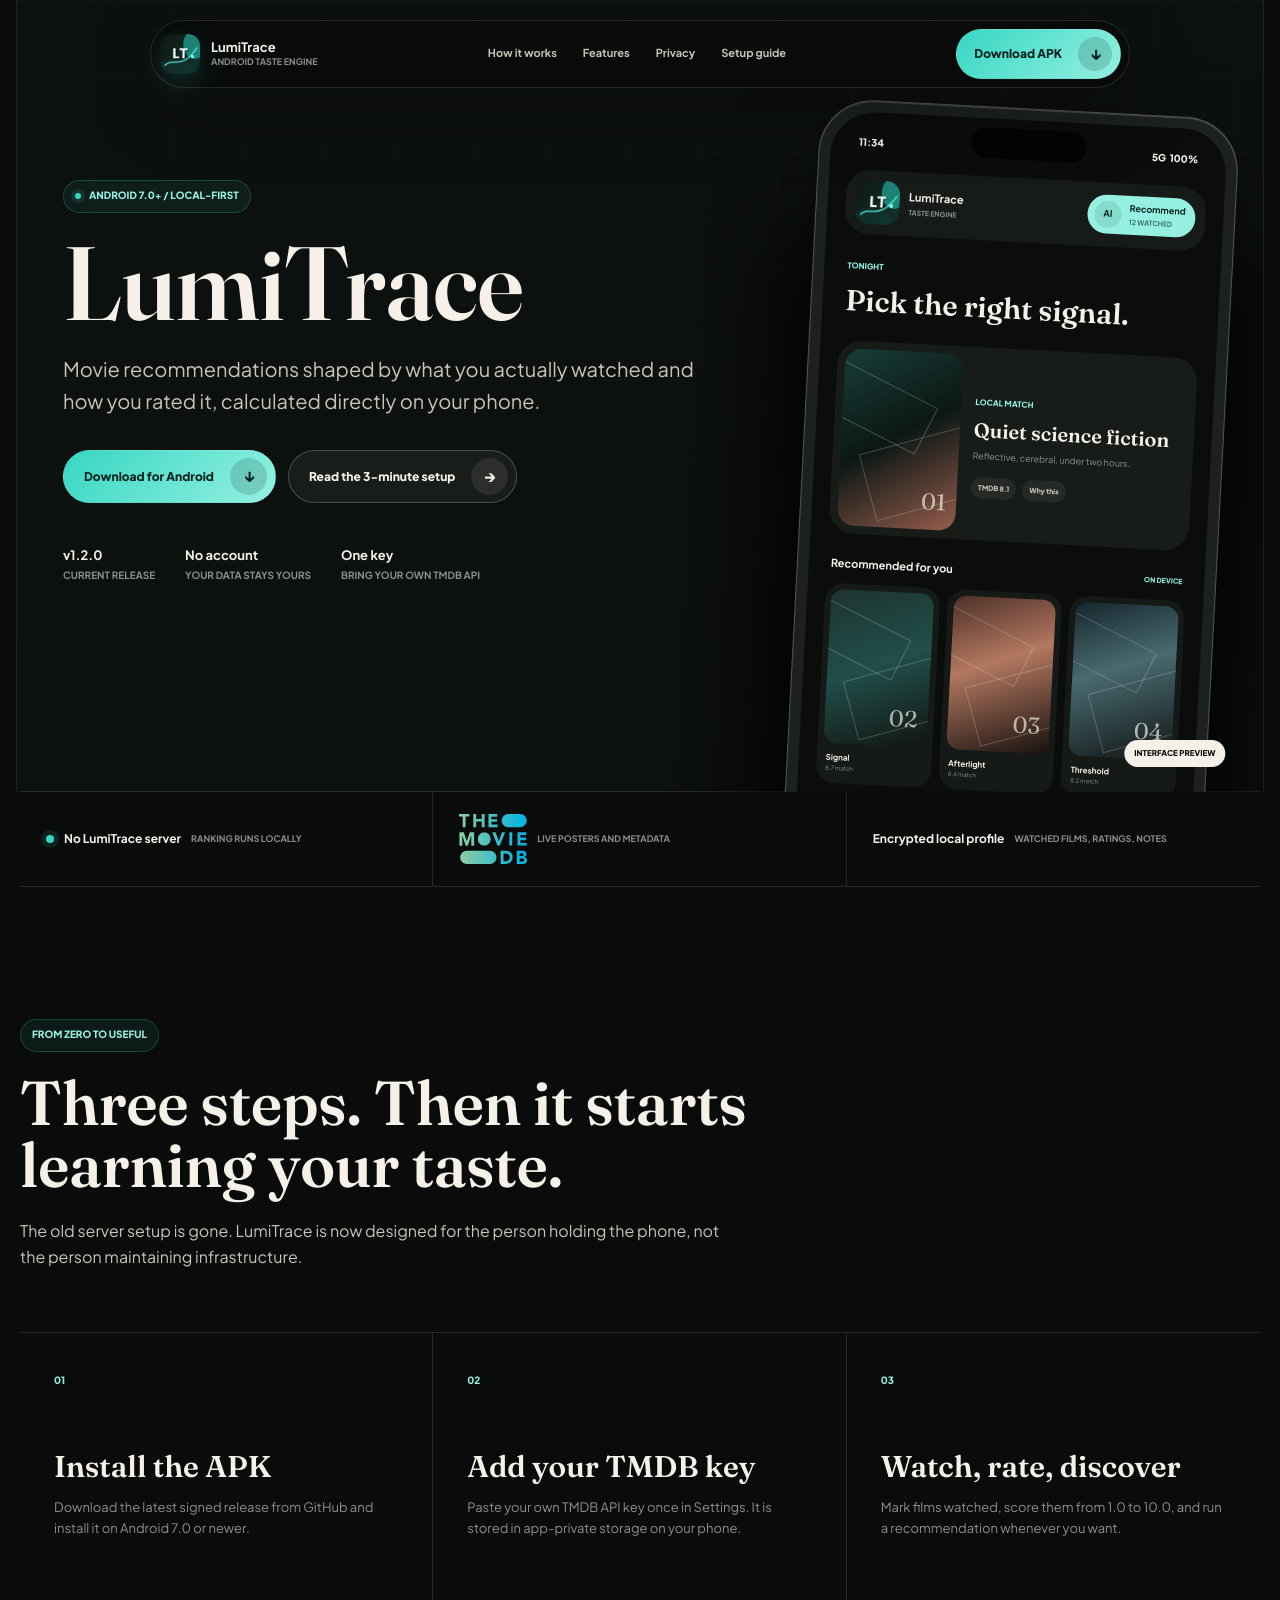
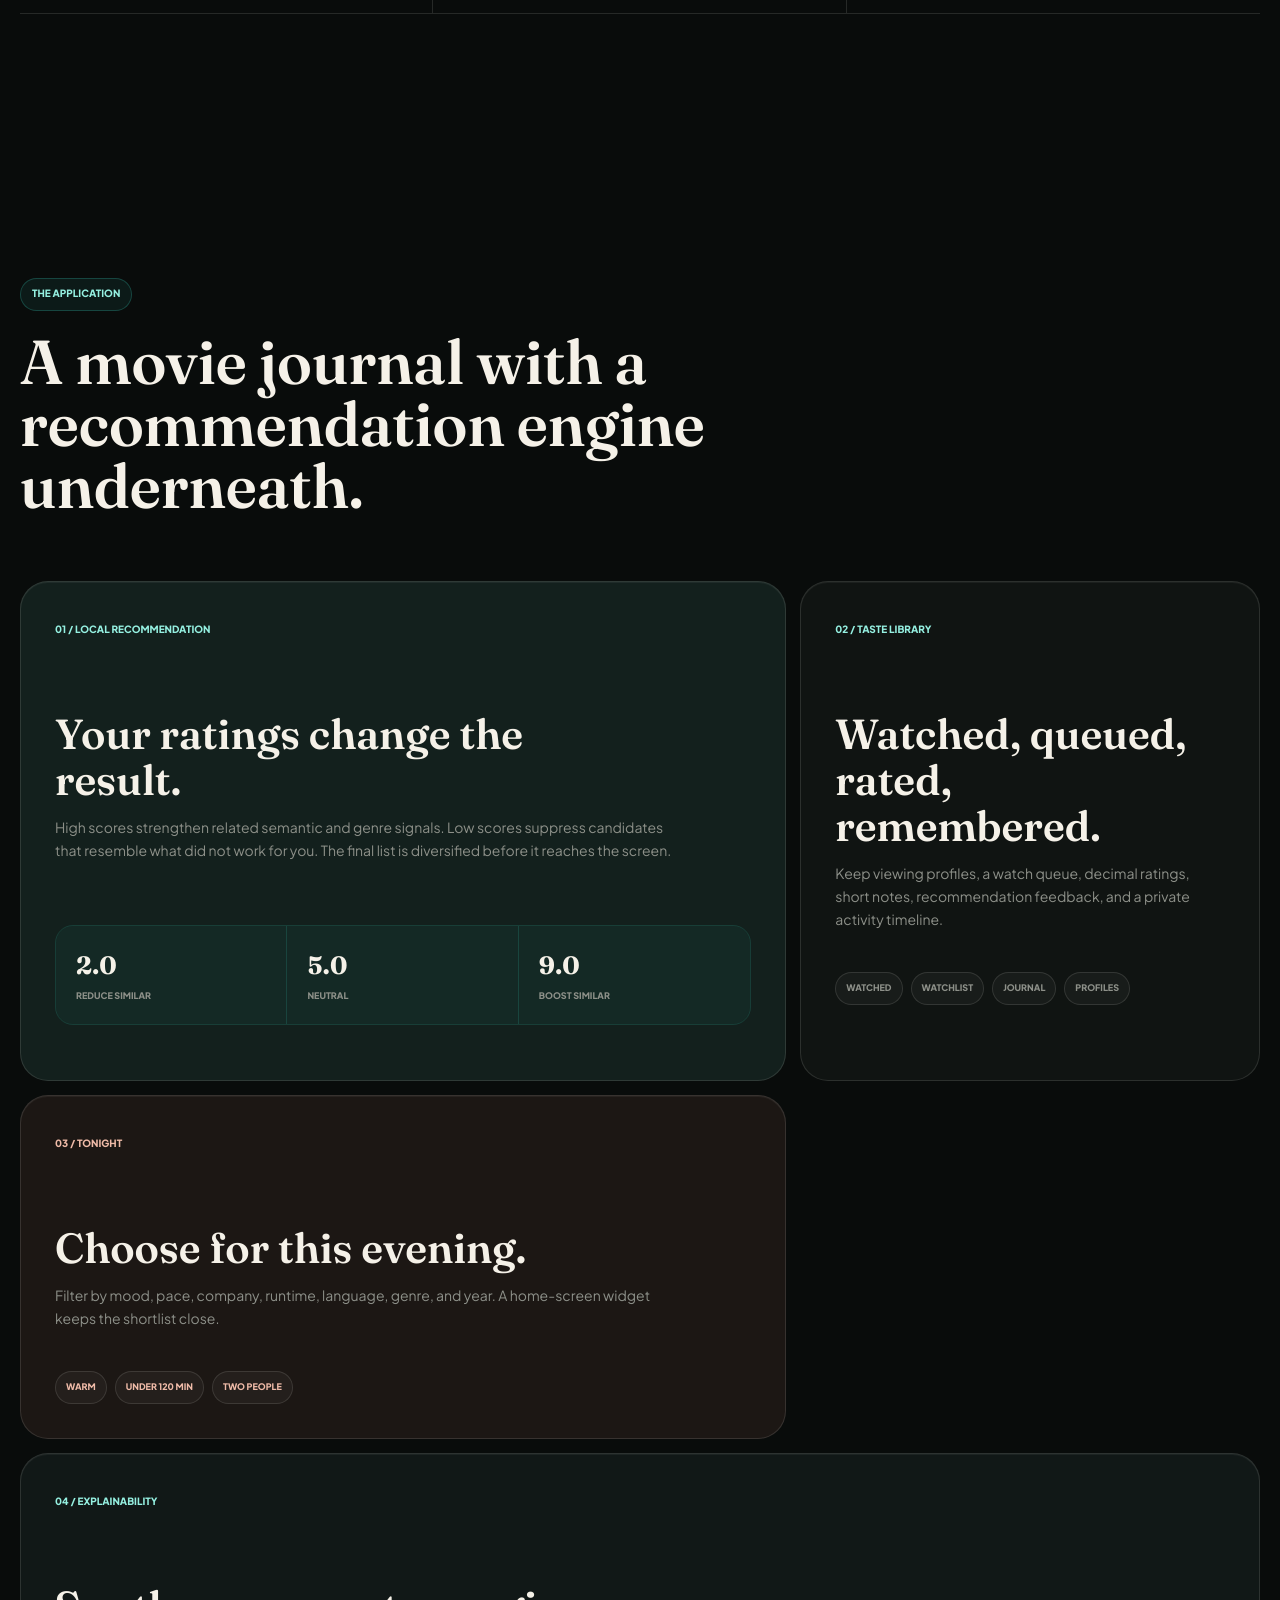
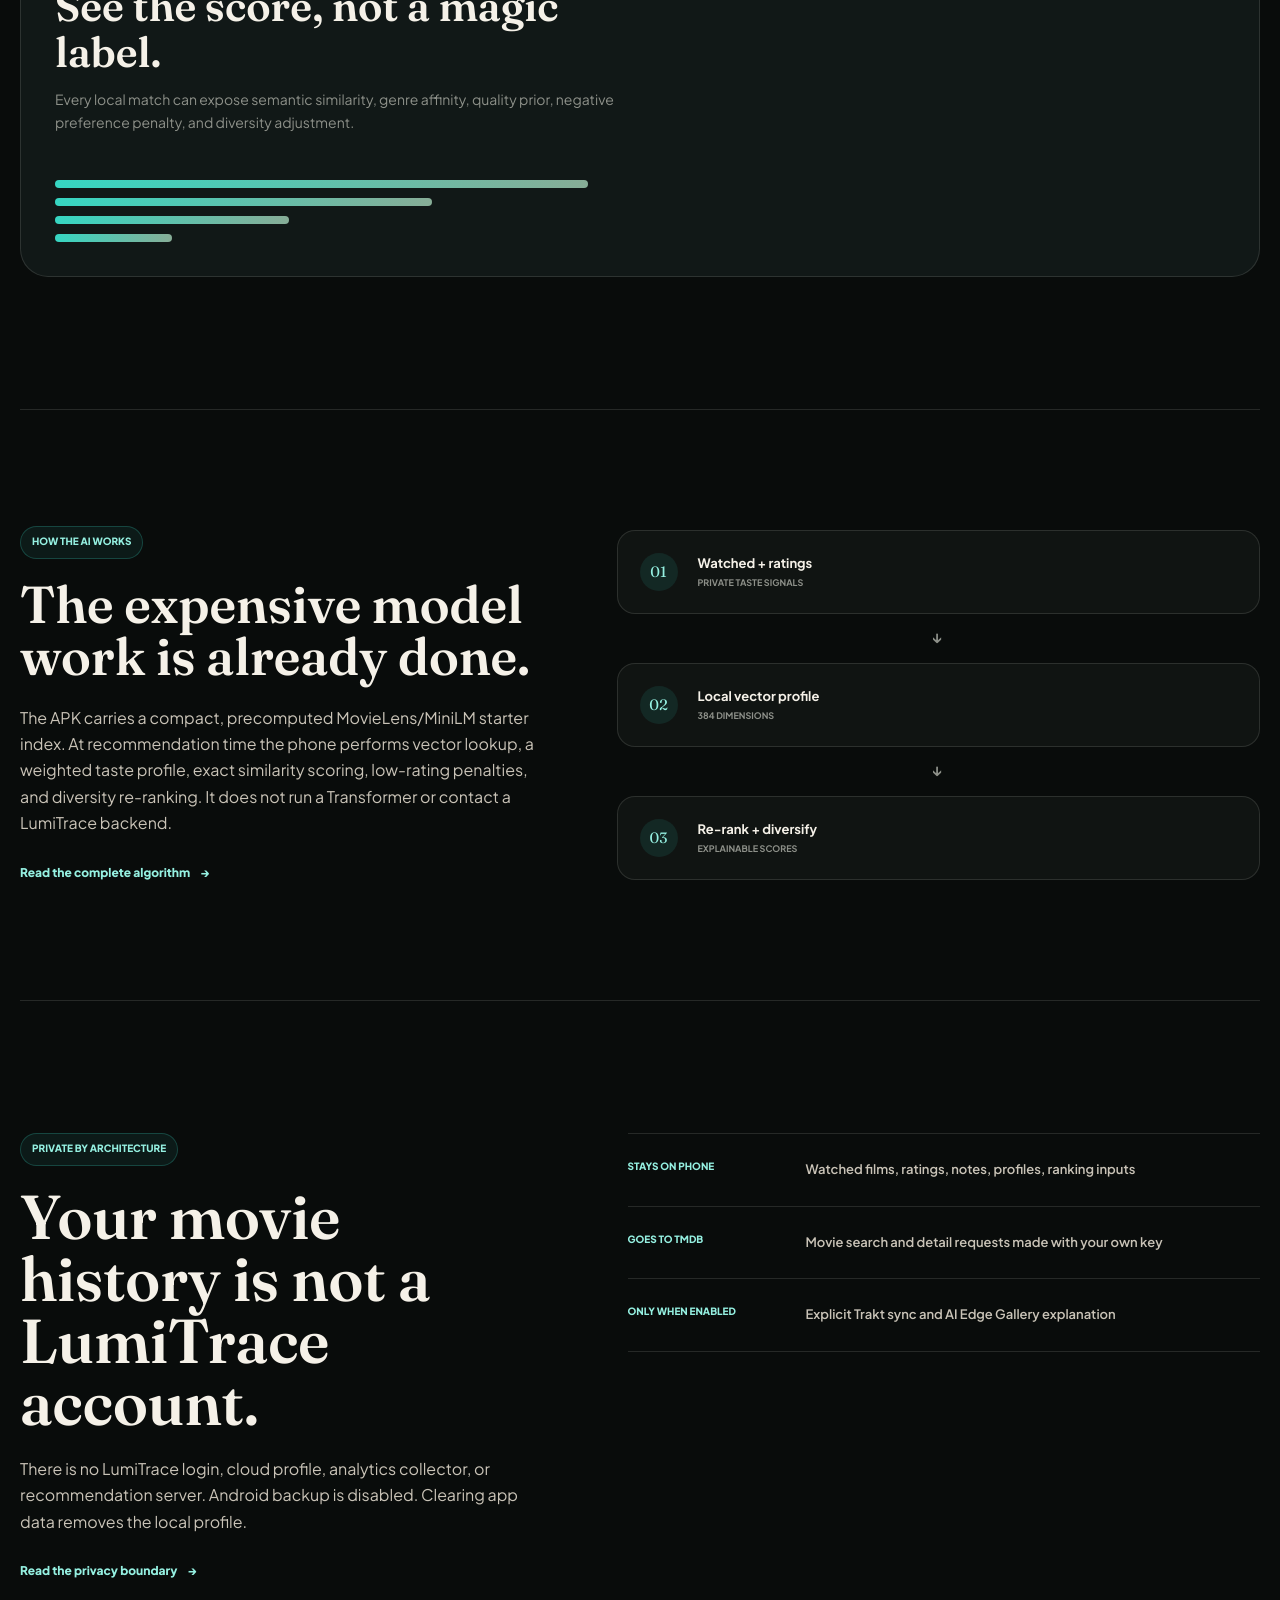
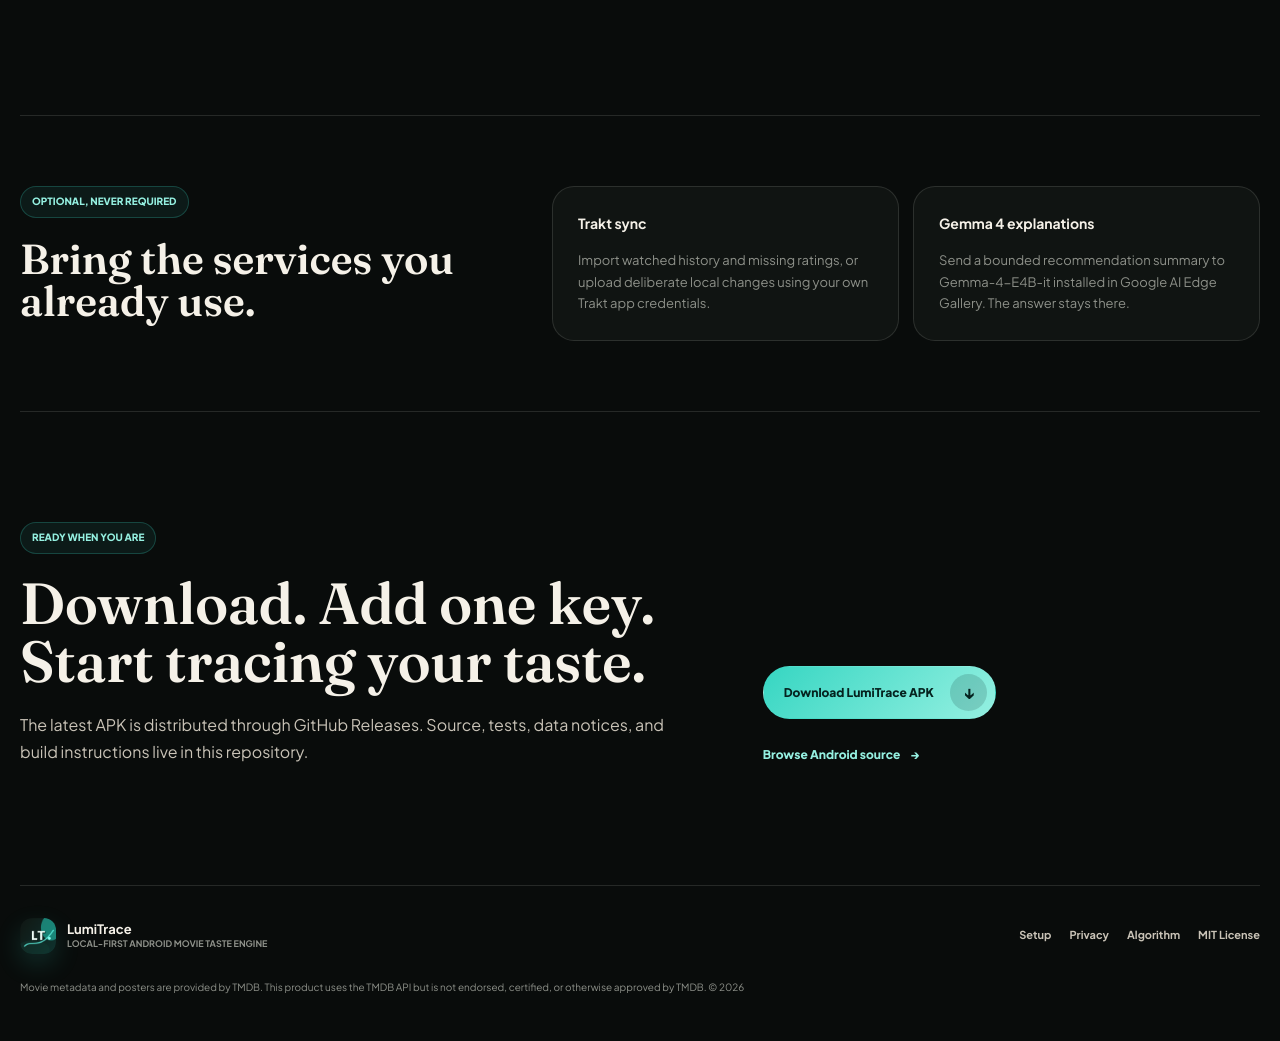
==== commit 095955cd: "feat: make LumiTrace an Android-first local recommender" ====
--- a/index.html
+++ b/index.html
@@ -1,312 +1,233 @@
-<!DOCTYPE html>
+<!doctype html>
 <html lang="en">
 <head>
-  <meta charset="UTF-8">
-  <meta name="viewport" content="width=device-width, initial-scale=1.0">
-  <meta name="description" content="LumiTrace is a local-first AI movie recommendation workspace powered by TMDB metadata and optional BERT semantic vectors.">
-  <meta property="og:title" content="LumiTrace AI Movie Recommendation">
-  <meta property="og:description" content="Save films you like, build a taste profile, and discover movies that fit your viewing style.">
-  <title>LumiTrace | AI movie recommendation</title>
-  <link rel="icon" href="data:,">
+  <meta charset="utf-8">
+  <meta name="viewport" content="width=device-width, initial-scale=1">
+  <meta name="description" content="LumiTrace is a private Android movie taste engine. Download the APK, add your own TMDB key, and get on-device recommendations from what you watched and rated.">
+  <meta name="theme-color" content="#090c0b">
+  <meta property="og:title" content="LumiTrace - Private movie recommendations on Android">
+  <meta property="og:description" content="One APK. Your TMDB key. Recommendations calculated on your phone.">
+  <meta property="og:image" content="assets/lumitrace-app-icon.png">
+  <title>LumiTrace | Private movie recommendations on Android</title>
+  <link rel="icon" href="assets/lumitrace-app-icon.png">
   <link rel="preconnect" href="https://fonts.googleapis.com">
   <link rel="preconnect" href="https://fonts.gstatic.com" crossorigin>
   <link href="https://fonts.googleapis.com/css2?family=Fraunces:opsz,wght@9..144,500..750&family=Plus+Jakarta+Sans:wght@400;500;600;700;800&display=swap" rel="stylesheet">
-  <link rel="stylesheet" href="styles.css?v=teal-v1">
-  <script src="dropdown.js?v=teal-v1" defer></script>
-  <script src="sync.js?v=teal-v1" defer></script>
-  <script src="recommendation-core.js?v=lite-1" defer></script>
-  <script src="script.js?v=atelier-v1" defer></script>
-  <script src="experience.js?v=lite-1" defer></script>
+  <link rel="stylesheet" href="styles.css?v=android-v1">
+  <script src="site.js?v=android-v1" defer></script>
 </head>
 <body>
-  <a class="skip-link" href="#main">Skip to movie browser</a>
-
-  <div class="page-shell">
-    <nav class="nav-island reveal" aria-label="Primary navigation">
-      <a class="brand-mark" href="/">
-        <span class="brand-glyph">L</span>
-        <span class="brand-copy">
-          <span class="brand-title">LumiTrace</span>
-          <span class="brand-subtitle">Taste engine</span>
-        </span>
-      </a>
-      <div class="nav-links">
-        <a class="nav-link" href="ALGORITHM.md">Algorithm</a>
-        <a class="nav-link" href="/favorites.html" target="_blank" rel="noopener">Collection</a>
-        <a class="nav-link" href="/settings.html">Settings</a>
-        <a class="nav-link" href="README.md">Docs</a>
-      </div>
+  <a class="skip-link" href="#main">Skip to content</a>
+
+  <header class="nav-island" aria-label="Primary navigation">
+    <a class="brand" href="#top" aria-label="LumiTrace home">
+      <img src="assets/lumitrace-app-icon.png" alt="" width="40" height="40">
+      <span>
+        <strong>LumiTrace</strong>
+        <small>Android taste engine</small>
+      </span>
+    </a>
+    <nav class="nav-links" aria-label="Page sections">
+      <a href="#experience">How it works</a>
+      <a href="#features">Features</a>
+      <a href="#privacy">Privacy</a>
+      <a href="guide.html">Setup guide</a>
     </nav>
-
-    <main id="main">
-      <section class="workspace-hero">
-        <div class="bezel reveal">
-          <div class="bezel-core hero-core">
-            <div>
-              <span class="eyebrow">AI movie recommendation</span>
-              <h1 class="hero-title">Trace your taste.</h1>
-              <p class="hero-copy">Add your TMDB key in Settings, browse live movie data, save films that feel right, then let LumiTrace build a recommendation profile from metadata and optional BERT vectors.</p>
+    <a class="button button-compact" href="https://github.com/joe998556/LumiTrace-AI-Movie-Recommendation/releases/latest/download/LumiTrace.apk" data-download>
+      <span>Download APK</span>
+      <i aria-hidden="true">&darr;</i>
+    </a>
+  </header>
+
+  <main id="main">
+    <section class="hero" id="top">
+      <div class="hero-grid" aria-hidden="true"></div>
+      <div class="hero-copy" data-reveal>
+        <span class="eyebrow"><b></b> Android 7.0+ / local-first</span>
+        <h1>LumiTrace</h1>
+        <p class="hero-lead">Movie recommendations shaped by what you actually watched and how you rated it, calculated directly on your phone.</p>
+        <div class="hero-actions">
+          <a class="button button-primary" href="https://github.com/joe998556/LumiTrace-AI-Movie-Recommendation/releases/latest/download/LumiTrace.apk" data-download>
+            <span>Download for Android</span>
+            <i aria-hidden="true">&darr;</i>
+          </a>
+          <a class="button button-secondary" href="guide.html">
+            <span>Read the 3-minute setup</span>
+            <i aria-hidden="true">&rarr;</i>
+          </a>
+        </div>
+        <ul class="hero-facts" aria-label="Application facts">
+          <li><strong>v1.2.0</strong><span>current release</span></li>
+          <li><strong>No account</strong><span>your data stays yours</span></li>
+          <li><strong>One key</strong><span>bring your own TMDB API</span></li>
+        </ul>
+      </div>
+
+      <div class="phone-stage" data-reveal aria-label="LumiTrace application interface preview">
+        <div class="phone-shadow"></div>
+        <div class="phone-shell">
+          <div class="phone-screen">
+            <div class="phone-status"><span>11:34</span><span>5G&nbsp;&nbsp;100%</span></div>
+            <div class="app-bar">
+              <div class="app-identity">
+                <img src="assets/lumitrace-app-icon.png" alt="" width="44" height="44">
+                <span><strong>LumiTrace</strong><small>Taste engine</small></span>
+              </div>
+              <div class="recommend-pill"><b>AI</b><span><strong>Recommend</strong><small>12 watched</small></span></div>
             </div>
-            <div class="hero-metrics" aria-label="Project capabilities">
-              <div class="metric">
-                <strong>30k</strong>
-                <span>xlarge vector target</span>
+            <div class="phone-heading"><span>Tonight</span><strong>Pick the right signal.</strong></div>
+            <div class="phone-feature">
+              <div class="poster-art poster-a"><span>01</span></div>
+              <div class="phone-feature-copy">
+                <small>LOCAL MATCH</small>
+                <strong>Quiet science fiction</strong>
+                <p>Reflective, cerebral, under two hours.</p>
+                <div><span>TMDB 8.1</span><span>Why this</span></div>
               </div>
-              <div class="metric">
-                <strong>BERT</strong>
-                <span>semantic mode</span>
-              </div>
-              <div class="metric">
-                <strong>local</strong>
-                <span>browser favorites</span>
-              </div>
+            </div>
+            <div class="phone-subhead"><strong>Recommended for you</strong><span>On device</span></div>
+            <div class="poster-row">
+              <div><div class="poster-art poster-b"><span>02</span></div><strong>Signal</strong><small>8.7 match</small></div>
+              <div><div class="poster-art poster-c"><span>03</span></div><strong>Afterlight</strong><small>8.4 match</small></div>
+              <div><div class="poster-art poster-d"><span>04</span></div><strong>Threshold</strong><small>8.2 match</small></div>
             </div>
           </div>
         </div>
-
-        <aside class="bezel reveal" aria-label="Connection status">
-          <div class="bezel-core control-core">
-            <div>
-              <p class="section-kicker">Start here</p>
-              <h2 class="panel-title">Connections</h2>
-              <p class="panel-copy">API keys live on the Settings page and stay in your browser localStorage. Bring your own TMDB key and, optionally, your own LLM.</p>
-            </div>
-
-            <ul id="connList" class="conn-list" aria-live="polite">
-              <li id="connTmdb" class="conn-row"><span class="conn-dot"></span><span class="conn-label">TMDB</span><span class="conn-state">checking...</span></li>
-              <li id="connBert" class="conn-row"><span class="conn-dot"></span><span class="conn-label">BERT semantic</span><span class="conn-state">checking...</span></li>
-              <li id="connLlm" class="conn-row"><span class="conn-dot"></span><span class="conn-label">LLM narrator</span><span class="conn-state">checking...</span></li>
-            </ul>
-
-            <div class="button-row">
-              <a id="openSettingsBtn" class="btn btn-primary" href="/settings.html">
-                Open Settings
-                <span class="btn-icon">-&gt;</span>
-              </a>
-            </div>
-
-            <p id="keyStatus" class="status-line" aria-live="polite"></p>
+        <span class="preview-label">Interface preview</span>
+      </div>
+    </section>
+
+    <section class="provider-strip" aria-label="Product boundaries" data-reveal>
+      <div><span class="signal-dot"></span><strong>No LumiTrace server</strong><small>ranking runs locally</small></div>
+      <div><img src="assets/tmdb-logo.svg" alt="TMDB" width="68"><small>live posters and metadata</small></div>
+      <div><strong>Encrypted local profile</strong><small>watched films, ratings, notes</small></div>
+    </section>
+
+    <section class="section setup-section" id="experience">
+      <div class="section-heading" data-reveal>
+        <span class="eyebrow">From zero to useful</span>
+        <h2>Three steps. Then it starts learning your taste.</h2>
+        <p>The old server setup is gone. LumiTrace is now designed for the person holding the phone, not the person maintaining infrastructure.</p>
+      </div>
+      <div class="steps">
+        <article data-reveal>
+          <span>01</span>
+          <h3>Install the APK</h3>
+          <p>Download the latest signed release from GitHub and install it on Android 7.0 or newer.</p>
+        </article>
+        <article data-reveal>
+          <span>02</span>
+          <h3>Add your TMDB key</h3>
+          <p>Paste your own TMDB API key once in Settings. It is stored in app-private storage on your phone.</p>
+        </article>
+        <article data-reveal>
+          <span>03</span>
+          <h3>Watch, rate, discover</h3>
+          <p>Mark films watched, score them from 1.0 to 10.0, and run a recommendation whenever you want.</p>
+        </article>
+      </div>
+    </section>
+
+    <section class="section" id="features">
+      <div class="section-heading section-heading-wide" data-reveal>
+        <span class="eyebrow">The application</span>
+        <h2>A movie journal with a recommendation engine underneath.</h2>
+      </div>
+      <div class="feature-grid">
+        <article class="feature feature-main" data-reveal>
+          <span class="feature-index">01 / Local recommendation</span>
+          <h3>Your ratings change the result.</h3>
+          <p>High scores strengthen related semantic and genre signals. Low scores suppress candidates that resemble what did not work for you. The final list is diversified before it reaches the screen.</p>
+          <div class="rating-scale" aria-label="Rating influence example">
+            <span><b>2.0</b><small>reduce similar</small></span>
+            <span><b>5.0</b><small>neutral</small></span>
+            <span><b>9.0</b><small>boost similar</small></span>
           </div>
-        </aside>
-      </section>
-
-      <section class="bezel browse-shell reveal" aria-label="Movie browser">
-        <div class="bezel-core browse-core">
-          <div class="browse-topline">
-            <div>
-              <p class="section-kicker">Browse</p>
-              <h2 id="categoryTitle" class="section-title">Trending</h2>
-              <p id="categoryDesc" class="section-desc">Current TMDB trends.</p>
-            </div>
-            <div class="search-bar" role="search">
-              <input id="searchInput" class="input" placeholder="Search movies..." aria-label="Search movies">
-              <button id="searchBtn" class="btn btn-ghost" type="button">Search</button>
-            </div>
+        </article>
+        <article class="feature feature-library" data-reveal>
+          <span class="feature-index">02 / Taste library</span>
+          <h3>Watched, queued, rated, remembered.</h3>
+          <p>Keep viewing profiles, a watch queue, decimal ratings, short notes, recommendation feedback, and a private activity timeline.</p>
+          <div class="library-list"><span>Watched</span><span>Watchlist</span><span>Journal</span><span>Profiles</span></div>
+        </article>
+        <article class="feature feature-tonight" data-reveal>
+          <span class="feature-index">03 / Tonight</span>
+          <h3>Choose for this evening.</h3>
+          <p>Filter by mood, pace, company, runtime, language, genre, and year. A home-screen widget keeps the shortlist close.</p>
+          <div class="context-tags"><span>Warm</span><span>Under 120 min</span><span>Two people</span></div>
+        </article>
+        <article class="feature feature-explain" data-reveal>
+          <span class="feature-index">04 / Explainability</span>
+          <h3>See the score, not a magic label.</h3>
+          <p>Every local match can expose semantic similarity, genre affinity, quality prior, negative preference penalty, and diversity adjustment.</p>
+          <div class="trace-bars" aria-hidden="true">
+            <i style="--value:82%"></i><i style="--value:58%"></i><i style="--value:36%"></i><i style="--value:18%"></i>
           </div>
-
-          <div id="categoryTabs" class="tab-rail" aria-label="Movie categories">
-            <button data-category="trending" class="category-tab active" type="button">Trending</button>
-            <button data-category="popular" class="category-tab" type="button">Popular</button>
-            <button data-category="top_rated" class="category-tab" type="button">Top rated</button>
-            <button data-category="now_playing" class="category-tab" type="button">Now playing</button>
-            <button data-category="upcoming" class="category-tab" type="button">Upcoming</button>
-          </div>
-
-          <div id="genreChips" class="chip-rail" aria-label="Genres">
-            <button data-genre="28" class="genre-chip" type="button">Action</button>
-            <button data-genre="12" class="genre-chip" type="button">Adventure</button>
-            <button data-genre="16" class="genre-chip" type="button">Animation</button>
-            <button data-genre="35" class="genre-chip" type="button">Comedy</button>
-            <button data-genre="80" class="genre-chip" type="button">Crime</button>
-            <button data-genre="99" class="genre-chip" type="button">Documentary</button>
-            <button data-genre="18" class="genre-chip" type="button">Drama</button>
-            <button data-genre="10751" class="genre-chip" type="button">Family</button>
-            <button data-genre="14" class="genre-chip" type="button">Fantasy</button>
-            <button data-genre="27" class="genre-chip" type="button">Horror</button>
-            <button data-genre="9648" class="genre-chip" type="button">Mystery</button>
-            <button data-genre="10749" class="genre-chip" type="button">Romance</button>
-            <button data-genre="878" class="genre-chip" type="button">Sci-Fi</button>
-            <button data-genre="53" class="genre-chip" type="button">Thriller</button>
-            <button data-genre="37" class="genre-chip" type="button">Western</button>
-          </div>
-
-          <section class="zero-shot-panel" aria-label="Zero-shot semantic playlist">
-            <div>
-              <p class="section-kicker">Zero-shot playlist</p>
-              <h3 class="zero-shot-title">Describe the viewing mood.</h3>
-              <p class="zero-shot-copy">Turn an abstract scene into a semantic movie list without saving or rating anything first.</p>
-            </div>
-            <label class="field-label" for="playlistPrompt">
-              Scene prompt
-              <textarea id="playlistPrompt" class="input textarea zero-shot-input" placeholder="A rainy-night European mystery with a quiet pace and a subtle twist..."></textarea>
-            </label>
-            <div class="zero-shot-controls">
-              <label class="field-label compact-label" for="playlistLanguage">
-                Language
-                <select id="playlistLanguage" class="input select-input">
-                  <option value="">Auto</option>
-                  <option value="en">English</option>
-                  <option value="fr">French</option>
-                  <option value="de">German</option>
-                  <option value="es">Spanish</option>
-                  <option value="it">Italian</option>
-                  <option value="ja">Japanese</option>
-                  <option value="ko">Korean</option>
-                  <option value="zh">Chinese</option>
-                </select>
-              </label>
-              <label class="field-label compact-label" for="playlistGenre">
-                Genre
-                <select id="playlistGenre" class="input select-input">
-                  <option value="">Auto</option>
-                  <option value="9648">Mystery</option>
-                  <option value="53">Thriller</option>
-                  <option value="80">Crime</option>
-                  <option value="18">Drama</option>
-                  <option value="878">Sci-Fi</option>
-                  <option value="27">Horror</option>
-                  <option value="10749">Romance</option>
-                </select>
-              </label>
-              <button id="playlistBtn" class="btn btn-primary" type="button">
-                Generate semantic playlist
-                <span class="btn-icon">-&gt;</span>
-              </button>
-            </div>
-          </section>
-
-          <section class="experience-rail" aria-label="Taste tools">
-            <div class="experience-rail-copy">
-              <p class="section-kicker">Taste tools</p>
-              <h3 class="zero-shot-title">Choose with more intent.</h3>
-            </div>
-            <div class="experience-actions">
-              <button id="tonightBtn" class="tool-pill" type="button"><span>Tonight</span><i>01</i></button>
-              <button id="coupleBtn" class="tool-pill" type="button"><span>Two people</span><i>02</i></button>
-              <button id="tasteMapBtn" class="tool-pill" type="button"><span>Taste map</span><i>03</i></button>
-              <button id="journalBtn" class="tool-pill" type="button"><span>Journal</span><i>04</i></button>
-              <button id="dataBtn" class="tool-pill" type="button"><span>Import / export</span><i>05</i></button>
-            </div>
-          </section>
-
-          <section id="movieGrid" class="movie-grid" aria-live="polite"></section>
-        </div>
-      </section>
-
-      <footer class="app-footer">
-        Movie metadata and posters are provided by TMDB. This product uses the TMDB API but is not endorsed, certified, or otherwise approved by TMDB.
-      </footer>
-    </main>
-  </div>
-
-  <div id="ratingModal" class="modal" style="display:none; opacity:0;">
-    <div id="ratingBackdrop" class="modal-backdrop"></div>
-    <div class="modal-card">
-      <div class="modal-head">
-        <span class="modal-title">Rate this movie</span>
-        <button id="closeRatingBtn" class="icon-button" type="button" aria-label="Close rating modal">x</button>
-      </div>
-      <div id="ratingBody" class="modal-body">
-        <div class="rating-preview">
-          <img id="ratingPoster" alt="">
-          <div>
-            <div id="ratingTitle" class="panel-title"></div>
-            <div id="ratingMeta" class="panel-copy"></div>
-          </div>
-        </div>
-        <label class="field-label">
-          Score
-          <div id="ratingScoreBtns" class="score-grid"></div>
-        </label>
-        <label class="field-label rating-comment">
-          Comment (optional)
-          <textarea id="ratingComment" class="input textarea" placeholder="What did you think?"></textarea>
-        </label>
-        <div class="button-row rating-actions">
-          <button id="saveRatingBtn" class="btn btn-primary" type="button">Save</button>
-          <button id="deleteRatingBtn" class="btn btn-ghost" type="button" style="display:none;">Delete</button>
-        </div>
-      </div>
-    </div>
-  </div>
-
-  <div id="movieModal" class="modal" style="display:none; opacity:0;">
-    <div id="movieBackdrop" class="modal-backdrop"></div>
-    <div class="movie-modal-card">
-      <button id="closeMovieBtn" class="icon-button movie-close" type="button" aria-label="Close details">x</button>
-      <div id="movieModalBody" class="movie-modal-body"></div>
-    </div>
-  </div>
-
-  <button id="recommendFab" class="recommend-fab" type="button" aria-label="Open recommendations">
-    <span class="fab-symbol">AI</span>
-    <span class="fab-copy">
-      <strong>Recommendations</strong>
-      <small>For you</small>
-    </span>
-    <span id="fabBadge" class="fab-badge">0</span>
-  </button>
-
-  <div id="explanationModal" class="modal" style="display:none; opacity:0;">
-    <div id="explanationBackdrop" class="modal-backdrop"></div>
-    <div class="explanation-content">
-      <div class="modal-head">
-        <span class="modal-title">Why this recommendation?</span>
-        <button id="closeExplanationBtn" class="icon-button" type="button" aria-label="Close explanation">x</button>
-      </div>
-      <div id="explanationBody" class="modal-body explanation-body"></div>
-    </div>
-  </div>
-
-  <div id="recommendOverlay" class="recommend-overlay">
-    <div id="overlayBackdrop"></div>
-  </div>
-
-  <div id="recommendPanel" class="recommend-panel">
-    <div class="recommend-panel-core">
-      <div class="panel-head">
-        <div>
-          <div class="panel-title">Recommendations</div>
-          <div id="recommendationReason" class="panel-copy">Scroll for more.</div>
-        </div>
-        <button id="closePanelBtn" class="icon-button" type="button" aria-label="Close recommendations">x</button>
-      </div>
-      <div class="panel-subhead">
-        <a class="collection-pill" href="/favorites.html" target="_blank" rel="noopener">
-          Collection <span id="panelFavCount"></span>
+        </article>
+      </div>
+    </section>
+
+    <section class="algorithm-band" id="algorithm">
+      <div class="section-heading" data-reveal>
+        <span class="eyebrow">How the AI works</span>
+        <h2>The expensive model work is already done.</h2>
+        <p>The APK carries a compact, precomputed MovieLens/MiniLM starter index. At recommendation time the phone performs vector lookup, a weighted taste profile, exact similarity scoring, low-rating penalties, and diversity re-ranking. It does not run a Transformer or contact a LumiTrace backend.</p>
+        <a class="text-link" href="ALGORITHM.md">Read the complete algorithm <span>&rarr;</span></a>
+      </div>
+      <div class="pipeline" data-reveal aria-label="On-device recommendation pipeline">
+        <div><span>01</span><strong>Watched + ratings</strong><small>private taste signals</small></div>
+        <b aria-hidden="true">&rarr;</b>
+        <div><span>02</span><strong>Local vector profile</strong><small>384 dimensions</small></div>
+        <b aria-hidden="true">&rarr;</b>
+        <div><span>03</span><strong>Re-rank + diversify</strong><small>explainable scores</small></div>
+      </div>
+    </section>
+
+    <section class="section privacy-section" id="privacy">
+      <div class="privacy-copy" data-reveal>
+        <span class="eyebrow">Private by architecture</span>
+        <h2>Your movie history is not a LumiTrace account.</h2>
+        <p>There is no LumiTrace login, cloud profile, analytics collector, or recommendation server. Android backup is disabled. Clearing app data removes the local profile.</p>
+        <a class="text-link" href="privacy.html">Read the privacy boundary <span>&rarr;</span></a>
+      </div>
+      <div class="privacy-ledger" data-reveal>
+        <div><span>Stays on phone</span><strong>Watched films, ratings, notes, profiles, ranking inputs</strong></div>
+        <div><span>Goes to TMDB</span><strong>Movie search and detail requests made with your own key</strong></div>
+        <div><span>Only when enabled</span><strong>Explicit Trakt sync and AI Edge Gallery explanation</strong></div>
+      </div>
+    </section>
+
+    <section class="optional-band" data-reveal>
+      <div>
+        <span class="eyebrow">Optional, never required</span>
+        <h2>Bring the services you already use.</h2>
+      </div>
+      <div class="optional-items">
+        <article><strong>Trakt sync</strong><p>Import watched history and missing ratings, or upload deliberate local changes using your own Trakt app credentials.</p></article>
+        <article><strong>Gemma 4 explanations</strong><p>Send a bounded recommendation summary to Gemma-4-E4B-it installed in Google AI Edge Gallery. The answer stays there.</p></article>
+      </div>
+    </section>
+
+    <section class="download-section" id="download">
+      <div data-reveal>
+        <span class="eyebrow">Ready when you are</span>
+        <h2>Download. Add one key. Start tracing your taste.</h2>
+        <p>The latest APK is distributed through GitHub Releases. Source, tests, data notices, and build instructions live in this repository.</p>
+      </div>
+      <div class="download-actions" data-reveal>
+        <a class="button button-primary" href="https://github.com/joe998556/LumiTrace-AI-Movie-Recommendation/releases/latest/download/LumiTrace.apk" data-download>
+          <span>Download LumiTrace APK</span>
+          <i aria-hidden="true">&darr;</i>
         </a>
-        <span id="panelFavSummary" class="panel-summary"></span>
-      </div>
-      <div class="rec-tuning">
-        <label class="diversity-control" for="diversityRange">
-          <span>Familiar</span>
-          <input id="diversityRange" type="range" min="0" max="100" value="55" aria-label="Recommendation variety">
-          <span>Surprise</span>
-        </label>
-        <button id="rouletteBtn" class="roulette-btn" type="button">Pick one <span>o</span></button>
-      </div>
-      <div id="recScrollArea" class="scroll-area">
-        <div id="recommendationGrid" class="recommendation-grid">
-          <div id="recSentinel" class="grid-sentinel">
-            <div class="loader-dots is-idle" id="recLoaderDots"><span></span><span></span><span></span></div>
-          </div>
-        </div>
-      </div>
-    </div>
-  </div>
-
-  <script>
-    document.addEventListener("DOMContentLoaded", () => {
-      const observer = new IntersectionObserver((entries) => {
-        entries.forEach((entry) => {
-          if (entry.isIntersecting) {
-            entry.target.classList.add("in-view");
-            observer.unobserve(entry.target);
-          }
-        });
-      }, { threshold: 0.12 });
-      document.querySelectorAll(".reveal").forEach((node) => observer.observe(node));
-    });
-  </script>
+        <a class="text-link" href="https://github.com/joe998556/LumiTrace-AI-Movie-Recommendation">Browse Android source <span>&rarr;</span></a>
+      </div>
+    </section>
+  </main>
+
+  <footer>
+    <div class="footer-brand"><img src="assets/lumitrace-app-icon.png" alt="" width="36" height="36"><span><strong>LumiTrace</strong><small>Local-first Android movie taste engine</small></span></div>
+    <div class="footer-links"><a href="guide.html">Setup</a><a href="privacy.html">Privacy</a><a href="ALGORITHM.md">Algorithm</a><a href="LICENSE">MIT License</a></div>
+    <p>Movie metadata and posters are provided by TMDB. This product uses the TMDB API but is not endorsed, certified, or otherwise approved by TMDB. <span id="copyrightYear"></span></p>
+  </footer>
 </body>
 </html>
--- a/styles.css
+++ b/styles.css
@@ -1,40 +1,22 @@
 :root {
   color-scheme: dark;
-  --ink: #080807;
-  --ink-2: #0f0e0c;
-  --panel: rgba(22, 20, 17, 0.86);
-  --panel-strong: rgba(29, 26, 22, 0.94);
-  --panel-soft: rgba(245, 239, 227, 0.055);
-  --line: rgba(245, 239, 227, 0.13);
-  --line-strong: rgba(245, 239, 227, 0.24);
-  --text: #f5efe3;
-  --text-soft: #cfc5b4;
-  --muted: #8b8171;
-  --dim: #5f574b;
-  --teal: #20d0ba;
-  --teal-2: #9ff5e7;
-  --sage: #8fbea9;
-  --clay: #cc7b5e;
-  --danger: #de816f;
-  --shadow: rgba(0, 0, 0, 0.42);
-  --shadow-warm: rgba(0, 104, 96, 0.28);
-  --primary: var(--teal);
-  --primary-hover: #10a894;
-  --secondary: var(--sage);
-  --gradient: linear-gradient(135deg, var(--teal), var(--teal-2));
-  --glass-border: var(--line);
-  --glass-border-hover: var(--line-strong);
-  --glass-bg: var(--panel-soft);
-  --text-primary: var(--text);
-  --text-secondary: var(--text-soft);
-  --text-muted: var(--muted);
-  --radius-xl: 34px;
-  --radius-lg: 24px;
-  --radius-md: 16px;
-  --radius-sm: 10px;
+  --ink: #090c0b;
+  --ink-raised: #101412;
+  --panel: #151a17;
+  --panel-soft: #1b211d;
+  --paper: #f5f1e8;
+  --paper-soft: #c9c3b7;
+  --muted: #8d9089;
+  --line: rgba(245, 241, 232, 0.12);
+  --line-strong: rgba(245, 241, 232, 0.22);
+  --teal: #36d6c2;
+  --teal-light: #95f0e1;
+  --sage: #87ad97;
+  --coral: #d78970;
+  --black-teal: #05231f;
   --ease-heavy: cubic-bezier(0.22, 1, 0.36, 1);
   --ease-spring: cubic-bezier(0.32, 0.72, 0, 1);
-  --container: 1440px;
+  --page: 1240px;
 }
 
 * {
@@ -43,21 +25,19 @@
 
 html {
   scroll-behavior: smooth;
+  scroll-padding-top: 110px;
 }
 
 body {
+  min-width: 320px;
   min-height: 100dvh;
   margin: 0;
-  background:
-    linear-gradient(135deg, rgba(32, 208, 186, 0.07), transparent 28%),
-    linear-gradient(210deg, rgba(143, 190, 169, 0.055), transparent 34%),
-    repeating-linear-gradient(90deg, rgba(245, 239, 227, 0.018) 0 1px, transparent 1px 96px),
-    linear-gradient(180deg, #090806 0%, #11100d 46%, #070706 100%);
-  color: var(--text);
+  overflow-x: hidden;
+  background: var(--ink);
+  color: var(--paper);
   font-family: "Plus Jakarta Sans", system-ui, sans-serif;
-  font-size: 14px;
-  line-height: 1.55;
-  overflow-x: hidden;
+  font-size: 15px;
+  line-height: 1.65;
   text-rendering: geometricPrecision;
 }
 
@@ -65,62 +45,46 @@
   content: "";
   position: fixed;
   inset: 0;
-  z-index: 1;
+  z-index: 10;
   pointer-events: none;
-  opacity: 0.012;
+  opacity: 0.02;
   background-image:
-    linear-gradient(0deg, transparent 0 48%, rgba(255,255,255,0.7) 50%, transparent 52%),
-    linear-gradient(90deg, transparent 0 48%, rgba(255,255,255,0.7) 50%, transparent 52%);
+    linear-gradient(0deg, transparent 0 49%, rgba(255, 255, 255, 0.62) 50%, transparent 51%),
+    linear-gradient(90deg, transparent 0 49%, rgba(255, 255, 255, 0.62) 50%, transparent 51%);
   background-size: 4px 4px;
 }
 
 button,
 input,
-textarea {
+textarea,
+select {
   font: inherit;
-}
-
-button,
-a {
-  -webkit-tap-highlight-color: transparent;
 }
 
 a {
   color: inherit;
 }
 
+img {
+  max-width: 100%;
+}
+
 ::selection {
-  background: rgba(32, 208, 186, 0.28);
-}
-
-::-webkit-scrollbar {
-  width: 10px;
-  height: 10px;
-}
-
-::-webkit-scrollbar-track {
-  background: rgba(245, 239, 227, 0.03);
-}
-
-::-webkit-scrollbar-thumb {
-  background: rgba(245, 239, 227, 0.18);
-  border: 3px solid rgba(8, 8, 7, 0.98);
-  border-radius: 99px;
+  background: rgba(54, 214, 194, 0.32);
 }
 
 .skip-link {
   position: fixed;
   left: 18px;
   top: 14px;
-  z-index: 90;
-  transform: translateY(-140%);
+  z-index: 100;
+  padding: 10px 15px;
   border-radius: 999px;
-  background: var(--text);
+  background: var(--paper);
   color: var(--ink);
-  padding: 10px 14px;
-  font-size: 12px;
-  font-weight: 700;
+  font-weight: 800;
   text-decoration: none;
+  transform: translateY(-150%);
   transition: transform 520ms var(--ease-heavy);
 }
 
@@ -128,154 +92,183 @@
   transform: translateY(0);
 }
 
-.page-shell {
-  position: relative;
-  z-index: 2;
-  width: min(var(--container), calc(100% - 48px));
-  margin: 0 auto;
-  padding: 28px 0 60px;
-}
-
 .nav-island {
-  position: sticky;
-  top: 18px;
-  z-index: 35;
+  position: fixed;
+  top: 20px;
+  left: 50%;
+  z-index: 20;
   display: flex;
+  width: min(980px, calc(100% - 32px));
+  min-height: 68px;
   align-items: center;
   justify-content: space-between;
   gap: 18px;
-  width: min(980px, 100%);
-  margin: 0 auto 22px;
-  padding: 8px;
-  border: 1px solid rgba(245, 239, 227, 0.13);
+  padding: 7px 8px 7px 9px;
+  border: 1px solid var(--line);
   border-radius: 999px;
-  background: rgba(12, 11, 9, 0.72);
-  box-shadow: 0 24px 80px var(--shadow);
-  backdrop-filter: blur(22px);
-}
-
-.brand-mark {
+  background: rgba(9, 12, 11, 0.82);
+  box-shadow: 0 22px 70px rgba(0, 0, 0, 0.28);
+  backdrop-filter: blur(24px);
+  transform: translateX(-50%);
+}
+
+.brand,
+.footer-brand {
   display: inline-flex;
   align-items: center;
-  gap: 12px;
-  min-width: 0;
-  padding: 6px 14px 6px 6px;
-  color: var(--text);
+  gap: 11px;
   text-decoration: none;
 }
 
-.brand-glyph {
-  display: inline-grid;
-  width: 34px;
-  height: 34px;
-  place-items: center;
-  border: 1px solid rgba(245, 239, 227, 0.18);
-  border-radius: 999px;
-  background:
-    linear-gradient(145deg, rgba(245, 239, 227, 0.16), rgba(245, 239, 227, 0.03)),
-    rgba(32, 208, 186, 0.12);
-  color: var(--teal-2);
-  font-family: "Fraunces", serif;
-  font-weight: 650;
-  box-shadow: inset 0 1px 0 rgba(255,255,255,0.16);
-}
-
-.brand-copy {
-  display: grid;
-  gap: 1px;
-}
-
-.brand-title {
+.brand img,
+.footer-brand img {
+  border-radius: 12px;
+  box-shadow: 0 10px 26px rgba(54, 214, 194, 0.16);
+}
+
+.brand span,
+.footer-brand span,
+.app-identity span,
+.recommend-pill span {
+  display: grid;
+}
+
+.brand strong,
+.footer-brand strong {
   font-size: 13px;
-  font-weight: 800;
-  letter-spacing: 0.02em;
-}
-
-.brand-subtitle {
+  line-height: 1.2;
+}
+
+.brand small,
+.footer-brand small {
   color: var(--muted);
-  font-size: 10px;
+  font-size: 9px;
   font-weight: 700;
-  letter-spacing: 0.16em;
+  line-height: 1.4;
   text-transform: uppercase;
 }
 
 .nav-links {
   display: flex;
   align-items: center;
-  gap: 6px;
-  padding-right: 6px;
-}
-
-.nav-link {
+  gap: 2px;
+}
+
+.nav-links a {
+  padding: 10px 12px;
   border-radius: 999px;
-  color: var(--text-soft);
-  padding: 10px 14px;
-  font-size: 12px;
+  color: var(--paper-soft);
+  font-size: 11px;
   font-weight: 700;
   text-decoration: none;
-  transition: color 520ms var(--ease-heavy), background 520ms var(--ease-heavy), transform 520ms var(--ease-heavy);
-}
-
-.nav-link:hover,
-.nav-link:focus-visible {
-  background: rgba(245, 239, 227, 0.08);
-  color: var(--text);
+  transition: color 500ms var(--ease-heavy), background 500ms var(--ease-heavy), transform 500ms var(--ease-heavy);
+}
+
+.nav-links a:hover,
+.nav-links a:focus-visible {
+  background: rgba(245, 241, 232, 0.07);
+  color: var(--paper);
   outline: none;
   transform: translateY(-1px);
 }
 
-.workspace-hero {
-  display: grid;
-  grid-template-columns: minmax(0, 1.15fr) minmax(340px, 0.85fr);
-  gap: 18px;
-  align-items: stretch;
-  margin-bottom: 22px;
-}
-
-.bezel {
-  border: 1px solid rgba(245, 239, 227, 0.12);
-  border-radius: var(--radius-xl);
-  padding: 7px;
-  background:
-    linear-gradient(145deg, rgba(245, 239, 227, 0.09), rgba(245, 239, 227, 0.025)),
-    rgba(8, 8, 7, 0.64);
-  box-shadow: 0 32px 90px var(--shadow), 0 1px 0 rgba(255,255,255,0.04);
-}
-
-.bezel-core {
-  height: 100%;
-  border: 1px solid rgba(245, 239, 227, 0.1);
-  border-radius: calc(var(--radius-xl) - 8px);
-  background:
-    linear-gradient(150deg, rgba(245, 239, 227, 0.075), transparent 38%),
-    var(--panel);
-  box-shadow: inset 0 1px 0 rgba(255,255,255,0.13);
-}
-
-.hero-core {
-  min-height: 320px;
-  padding: clamp(24px, 3vw, 40px);
-  display: flex;
-  flex-direction: column;
+.button {
+  display: inline-flex;
+  min-height: 52px;
+  align-items: center;
   justify-content: space-between;
+  gap: 16px;
+  padding: 7px 8px 7px 20px;
+  border: 1px solid transparent;
+  border-radius: 999px;
+  font-size: 12px;
+  font-weight: 800;
+  text-decoration: none;
+  transition: transform 560ms var(--ease-spring), background 560ms var(--ease-heavy), color 560ms var(--ease-heavy), border-color 560ms var(--ease-heavy);
+}
+
+.button i {
+  display: grid;
+  width: 37px;
+  height: 37px;
+  flex: none;
+  place-items: center;
+  border-radius: 50%;
+  background: rgba(5, 35, 31, 0.16);
+  font-family: "Plus Jakarta Sans", sans-serif;
+  font-size: 16px;
+  font-style: normal;
+  transition: transform 560ms var(--ease-spring), background 560ms var(--ease-heavy);
+}
+
+.button:hover,
+.button:focus-visible {
+  outline: none;
+  transform: translateY(-3px);
+}
+
+.button:active {
+  transform: scale(0.98);
+}
+
+.button:hover i {
+  background: rgba(5, 35, 31, 0.24);
+  transform: translate(2px, -1px) scale(1.05);
+}
+
+.button-primary,
+.button-compact {
+  background: linear-gradient(135deg, var(--teal), var(--teal-light));
+  color: var(--black-teal);
+}
+
+.button-secondary {
+  border-color: var(--line-strong);
+  background: rgba(245, 241, 232, 0.055);
+  color: var(--paper);
+}
+
+.button-secondary i {
+  background: rgba(245, 241, 232, 0.08);
+}
+
+.button-compact {
+  min-height: 50px;
+  padding-left: 17px;
+}
+
+.button-compact i {
+  width: 34px;
+  height: 34px;
+}
+
+.hero {
+  position: relative;
+  width: min(1480px, calc(100% - 32px));
+  min-height: 88dvh;
+  margin: 0 auto;
   overflow: hidden;
+  border-right: 1px solid rgba(245, 241, 232, 0.07);
+  border-left: 1px solid rgba(245, 241, 232, 0.07);
+  background: #0c100e;
+}
+
+.hero-grid {
+  position: absolute;
+  inset: 0;
+  opacity: 0.55;
+  background-image:
+    linear-gradient(rgba(245, 241, 232, 0.045) 1px, transparent 1px),
+    linear-gradient(90deg, rgba(245, 241, 232, 0.045) 1px, transparent 1px);
+  background-size: 76px 76px;
+  mask-image: linear-gradient(to bottom, black 15%, transparent 92%);
+}
+
+.hero-copy {
   position: relative;
-}
-
-.hero-core::after {
-  content: "";
-  position: absolute;
-  right: -12%;
-  bottom: -18%;
-  width: 52%;
-  aspect-ratio: 1;
-  border: 1px solid rgba(32, 208, 186, 0.12);
-  border-radius: 38%;
-  transform: rotate(18deg);
-  background:
-    linear-gradient(135deg, rgba(32, 208, 186, 0.1), transparent 62%),
-    repeating-linear-gradient(90deg, rgba(245,239,227,0.05) 0 1px, transparent 1px 18px);
-  opacity: 0.72;
+  z-index: 3;
+  width: min(760px, 58%);
+  padding: 180px 0 96px max(46px, calc((100% - var(--page)) / 2));
 }
 
 .eyebrow {
@@ -283,2392 +276,1399 @@
   width: fit-content;
   align-items: center;
   gap: 8px;
-  border: 1px solid rgba(32, 208, 186, 0.22);
+  padding: 7px 11px;
+  border: 1px solid rgba(54, 214, 194, 0.24);
   border-radius: 999px;
-  background: rgba(32, 208, 186, 0.08);
-  color: var(--teal-2);
-  padding: 7px 11px;
+  background: rgba(54, 214, 194, 0.07);
+  color: var(--teal-light);
   font-size: 10px;
   font-weight: 800;
-  letter-spacing: 0.2em;
   text-transform: uppercase;
 }
 
-.hero-title {
+.eyebrow b {
+  width: 6px;
+  height: 6px;
+  border-radius: 50%;
+  background: var(--teal);
+  box-shadow: 0 0 0 4px rgba(54, 214, 194, 0.12);
+}
+
+.hero h1 {
+  margin: 24px 0 0;
+  font-family: "Fraunces", Georgia, serif;
+  font-size: 104px;
+  font-weight: 600;
+  line-height: 0.88;
+}
+
+.hero-lead {
+  max-width: 650px;
+  margin: 26px 0 0;
+  color: var(--paper-soft);
+  font-size: 20px;
+  line-height: 1.6;
+}
+
+.hero-actions {
+  display: flex;
+  flex-wrap: wrap;
+  gap: 12px;
+  margin-top: 32px;
+}
+
+.hero-facts {
+  display: flex;
+  gap: 30px;
+  margin: 42px 0 0;
+  padding: 0;
+  list-style: none;
+}
+
+.hero-facts li {
+  display: grid;
+  gap: 2px;
+}
+
+.hero-facts strong {
+  color: var(--paper);
+  font-size: 13px;
+}
+
+.hero-facts span {
+  color: var(--muted);
+  font-size: 10px;
+  font-weight: 700;
+  text-transform: uppercase;
+}
+
+.phone-stage {
+  position: absolute;
+  right: max(42px, calc((100% - var(--page)) / 2));
+  bottom: -76px;
+  z-index: 2;
+  width: 420px;
+  height: 760px;
+  transform: rotate(3deg);
+}
+
+.phone-shadow {
+  position: absolute;
+  inset: 15% -10% -5%;
+  background: rgba(0, 0, 0, 0.58);
+  filter: blur(42px);
+  transform: translateY(28px);
+}
+
+.phone-shell {
   position: relative;
-  z-index: 1;
-  max-width: 830px;
-  margin: 18px 0 0;
-  font-family: "Fraunces", "Plus Jakarta Sans", serif;
-  font-size: clamp(42px, 6vw, 82px);
-  font-weight: 650;
-  line-height: 0.9;
-  letter-spacing: 0;
-  text-wrap: balance;
-}
-
-.hero-copy {
-  position: relative;
-  z-index: 1;
-  max-width: 620px;
-  margin: 16px 0 0;
-  color: var(--text-soft);
-  font-size: clamp(15px, 1.4vw, 18px);
-  line-height: 1.75;
-}
-
-.hero-metrics {
-  position: relative;
-  z-index: 1;
-  display: grid;
-  grid-template-columns: repeat(3, minmax(0, 1fr));
-  gap: 10px;
-  margin-top: 24px;
-}
-
-.metric {
-  border: 1px solid rgba(245, 239, 227, 0.1);
-  border-radius: 18px;
-  padding: 15px;
-  background: rgba(245, 239, 227, 0.05);
-}
-
-.metric strong {
-  display: block;
-  color: var(--text);
-  font-size: 18px;
-  font-variant-numeric: tabular-nums;
-}
-
-.metric span {
-  color: var(--muted);
-  font-size: 11px;
-  font-weight: 700;
-  letter-spacing: 0.08em;
-  text-transform: uppercase;
-}
-
-.control-core {
-  display: grid;
-  gap: 18px;
-  padding: 24px;
-}
-
-.panel-title {
-  margin: 0;
-  font-size: 15px;
+  height: 100%;
+  padding: 11px;
+  border: 1px solid rgba(245, 241, 232, 0.24);
+  border-radius: 54px;
+  background: #1c211e;
+  box-shadow: inset 0 1px 1px rgba(255, 255, 255, 0.18), 0 45px 100px rgba(0, 0, 0, 0.42);
+}
+
+.phone-shell::before {
+  content: "";
+  position: absolute;
+  top: 20px;
+  left: 50%;
+  z-index: 3;
+  width: 116px;
+  height: 31px;
+  border-radius: 999px;
+  background: #030504;
+  transform: translateX(-50%);
+}
+
+.phone-screen {
+  height: 100%;
+  overflow: hidden;
+  border-radius: 44px;
+  background: #0a0d0c;
+  padding: 22px 18px 28px;
+}
+
+.phone-status {
+  display: flex;
+  justify-content: space-between;
+  padding: 1px 10px 18px;
+  color: var(--paper);
+  font-size: 10px;
   font-weight: 800;
 }
 
-.panel-copy {
-  margin: 6px 0 0;
-  color: var(--muted);
-  font-size: 12px;
-  line-height: 1.65;
-}
-
-.conn-list {
-  list-style: none;
-  margin: 0;
-  padding: 0;
-  display: grid;
-  gap: 10px;
-}
-
-.conn-row {
+.app-bar {
   display: flex;
   align-items: center;
+  justify-content: space-between;
+  padding: 10px;
+  border-radius: 24px;
+  background: #161b18;
+}
+
+.app-identity {
+  display: flex;
+  align-items: center;
+  gap: 9px;
+}
+
+.app-identity img {
+  border-radius: 14px;
+}
+
+.app-identity strong {
+  font-size: 11px;
+}
+
+.app-identity small,
+.recommend-pill small {
+  color: var(--muted);
+  font-size: 7px;
+  font-weight: 700;
+  text-transform: uppercase;
+}
+
+.recommend-pill {
+  display: flex;
+  align-items: center;
+  gap: 8px;
+  padding: 6px 10px 6px 7px;
+  border-radius: 999px;
+  background: var(--teal-light);
+  color: var(--black-teal);
+}
+
+.recommend-pill b {
+  display: grid;
+  width: 27px;
+  height: 27px;
+  place-items: center;
+  border-radius: 50%;
+  background: rgba(5, 35, 31, 0.1);
+  font-size: 9px;
+}
+
+.recommend-pill strong {
+  font-size: 9px;
+}
+
+.recommend-pill small {
+  color: rgba(5, 35, 31, 0.62);
+}
+
+.phone-heading {
+  display: grid;
+  gap: 5px;
+  padding: 26px 5px 15px;
+}
+
+.phone-heading span,
+.phone-feature-copy small {
+  color: var(--teal-light);
+  font-size: 8px;
+  font-weight: 800;
+  text-transform: uppercase;
+}
+
+.phone-heading strong {
+  font-family: "Fraunces", Georgia, serif;
+  font-size: 29px;
+  font-weight: 600;
+}
+
+.phone-feature {
+  display: grid;
+  grid-template-columns: 118px 1fr;
+  gap: 14px;
+  padding: 8px;
+  border-radius: 24px;
+  background: #171c19;
+}
+
+.poster-art {
+  position: relative;
+  overflow: hidden;
+  aspect-ratio: 2 / 3;
+  border-radius: 17px;
+  background-color: #1d2a27;
+}
+
+.poster-art::before,
+.poster-art::after {
+  content: "";
+  position: absolute;
+  inset: auto -20% 12% 22%;
+  height: 38%;
+  border: 1px solid rgba(245, 241, 232, 0.22);
+  transform: rotate(-18deg);
+}
+
+.poster-art::after {
+  inset: 16% 24% auto -28%;
+  height: 28%;
+  transform: rotate(24deg);
+}
+
+.poster-art span {
+  position: absolute;
+  right: 10px;
+  bottom: 8px;
+  color: rgba(245, 241, 232, 0.68);
+  font-family: "Fraunces", serif;
+  font-size: 23px;
+}
+
+.poster-a { background: linear-gradient(150deg, #183e39 0%, #0c1714 48%, #965e4d 100%); }
+.poster-b { background: linear-gradient(160deg, #1d3430 0%, #214f49 48%, #111513 100%); }
+.poster-c { background: linear-gradient(160deg, #4d3029 0%, #b37860 42%, #18110f 100%); }
+.poster-d { background: linear-gradient(160deg, #16272d 0%, #486a70 42%, #121414 100%); }
+
+.phone-feature-copy {
+  align-self: center;
+}
+
+.phone-feature-copy > strong {
+  display: block;
+  margin-top: 8px;
+  font-family: "Fraunces", Georgia, serif;
+  font-size: 20px;
+  font-weight: 600;
+  line-height: 1.05;
+}
+
+.phone-feature-copy p {
+  margin: 8px 0 13px;
+  color: var(--muted);
+  font-size: 9px;
+  line-height: 1.6;
+}
+
+.phone-feature-copy div {
+  display: flex;
+  flex-wrap: wrap;
+  gap: 6px;
+}
+
+.phone-feature-copy div span {
+  padding: 5px 7px;
+  border-radius: 999px;
+  background: rgba(245, 241, 232, 0.065);
+  color: var(--paper-soft);
+  font-size: 7px;
+  font-weight: 800;
+}
+
+.phone-subhead {
+  display: flex;
+  align-items: center;
+  justify-content: space-between;
+  padding: 22px 4px 10px;
+}
+
+.phone-subhead strong {
+  font-size: 11px;
+}
+
+.phone-subhead span {
+  color: var(--teal-light);
+  font-size: 7px;
+  font-weight: 800;
+  text-transform: uppercase;
+}
+
+.poster-row {
+  display: grid;
+  grid-template-columns: repeat(3, 1fr);
+  gap: 8px;
+}
+
+.poster-row > div {
+  min-width: 0;
+  padding: 6px 6px 9px;
+  border-radius: 18px;
+  background: #151a17;
+}
+
+.poster-row .poster-art {
+  border-radius: 13px;
+}
+
+.poster-row strong,
+.poster-row small {
+  display: block;
+  overflow: hidden;
+  padding: 0 3px;
+  text-overflow: ellipsis;
+  white-space: nowrap;
+}
+
+.poster-row strong {
+  margin-top: 8px;
+  font-size: 8px;
+}
+
+.poster-row small {
+  color: var(--muted);
+  font-size: 6px;
+}
+
+.preview-label {
+  position: absolute;
+  right: -18px;
+  bottom: 110px;
+  padding: 7px 10px;
+  border-radius: 999px;
+  background: var(--paper);
+  color: var(--ink);
+  font-size: 8px;
+  font-weight: 800;
+  text-transform: uppercase;
+  transform: rotate(-3deg);
+}
+
+.provider-strip {
+  display: grid;
+  width: min(var(--page), calc(100% - 40px));
+  grid-template-columns: repeat(3, 1fr);
+  margin: -1px auto 0;
+  border-top: 1px solid var(--line);
+  border-bottom: 1px solid var(--line);
+}
+
+.provider-strip > div {
+  display: flex;
+  min-height: 94px;
+  align-items: center;
   gap: 10px;
-  font-size: 12.5px;
-  color: var(--text-soft);
-}
-
-.conn-dot {
+  padding: 18px 26px;
+  border-right: 1px solid var(--line);
+}
+
+.provider-strip > div:last-child {
+  border-right: 0;
+}
+
+.provider-strip strong,
+.provider-strip small {
+  display: block;
+}
+
+.provider-strip strong {
+  font-size: 12px;
+}
+
+.provider-strip small {
+  color: var(--muted);
+  font-size: 9px;
+  font-weight: 700;
+  text-transform: uppercase;
+}
+
+.signal-dot {
   width: 8px;
   height: 8px;
-  border-radius: 999px;
-  background: rgba(245, 239, 227, 0.22);
-  box-shadow: 0 0 0 3px rgba(245, 239, 227, 0.05);
   flex: none;
-  transition: background 200ms ease, box-shadow 200ms ease;
-}
-
-.conn-row.is-on .conn-dot {
-  background: var(--sage, #8fbea9);
-  box-shadow: 0 0 0 3px rgba(143, 190, 169, 0.18);
-}
-
-.conn-label {
-  font-weight: 700;
-  color: var(--text);
-}
-
-.conn-state {
-  margin-left: auto;
-  font-size: 11px;
-  font-weight: 700;
+  border-radius: 50%;
+  background: var(--teal);
+  box-shadow: 0 0 0 5px rgba(54, 214, 194, 0.1);
+}
+
+.section,
+.algorithm-band,
+.optional-band,
+.download-section,
+footer {
+  width: min(var(--page), calc(100% - 40px));
+  margin: 0 auto;
+}
+
+.section {
+  padding: 132px 0;
+}
+
+.section-heading {
+  max-width: 760px;
+}
+
+.section-heading-wide {
+  max-width: 940px;
+}
+
+.section-heading h2,
+.privacy-copy h2,
+.optional-band h2,
+.download-section h2 {
+  margin: 20px 0 0;
+  font-family: "Fraunces", Georgia, serif;
+  font-size: 62px;
+  font-weight: 600;
+  line-height: 1;
+}
+
+.section-heading p,
+.privacy-copy p,
+.download-section p {
+  max-width: 720px;
+  margin: 22px 0 0;
+  color: var(--paper-soft);
+  font-size: 16px;
+}
+
+.steps {
+  display: grid;
+  grid-template-columns: repeat(3, 1fr);
+  margin-top: 62px;
+  border-top: 1px solid var(--line);
+  border-bottom: 1px solid var(--line);
+}
+
+.steps article {
+  min-height: 280px;
+  padding: 34px 34px 38px;
+  border-right: 1px solid var(--line);
+}
+
+.steps article:last-child {
+  border-right: 0;
+}
+
+.steps article > span,
+.feature-index {
+  color: var(--teal-light);
+  font-size: 10px;
+  font-weight: 800;
   text-transform: uppercase;
-  letter-spacing: 0.04em;
+}
+
+.steps h3,
+.feature h3 {
+  margin: 58px 0 0;
+  font-family: "Fraunces", Georgia, serif;
+  font-size: 30px;
+  font-weight: 600;
+  line-height: 1.1;
+}
+
+.steps p,
+.feature p,
+.optional-items p {
+  margin: 14px 0 0;
   color: var(--muted);
-}
-
-.conn-row.is-on .conn-state {
-  color: var(--sage, #8fbea9);
-}
-
-.field-label {
-  display: grid;
-  gap: 9px;
-  color: var(--text-soft);
-  font-size: 11px;
+  font-size: 13px;
+}
+
+.feature-grid {
+  display: grid;
+  grid-template-columns: 1.25fr 0.75fr;
+  gap: 14px;
+  margin-top: 64px;
+}
+
+.feature {
+  min-height: 340px;
+  padding: 34px;
+  overflow: hidden;
+  border: 1px solid var(--line);
+  border-radius: 28px;
+  background: var(--ink-raised);
+  box-shadow: inset 0 1px rgba(255, 255, 255, 0.05);
+}
+
+.feature-main {
+  min-height: 500px;
+  background: #13201d;
+}
+
+.feature h3 {
+  max-width: 540px;
+  margin-top: 70px;
+  font-size: 42px;
+}
+
+.feature p {
+  max-width: 620px;
+  font-size: 14px;
+}
+
+.rating-scale {
+  display: grid;
+  grid-template-columns: repeat(3, 1fr);
+  margin-top: 62px;
+  overflow: hidden;
+  border: 1px solid rgba(54, 214, 194, 0.16);
+  border-radius: 18px;
+}
+
+.rating-scale span {
+  display: grid;
+  gap: 2px;
+  padding: 20px;
+  border-right: 1px solid rgba(54, 214, 194, 0.16);
+  background: rgba(54, 214, 194, 0.045);
+}
+
+.rating-scale span:last-child {
+  border-right: 0;
+}
+
+.rating-scale b {
+  font-family: "Fraunces", serif;
+  font-size: 25px;
+}
+
+.rating-scale small,
+.library-list span,
+.context-tags span {
+  color: var(--muted);
+  font-size: 9px;
   font-weight: 800;
-  letter-spacing: 0.14em;
   text-transform: uppercase;
 }
 
-.input,
-textarea {
-  width: 100%;
-  border: 1px solid rgba(245, 239, 227, 0.13);
-  border-radius: 16px;
-  background: rgba(245, 239, 227, 0.065);
-  color: var(--text);
-  padding: 14px 15px;
-  outline: none;
-  box-shadow: inset 0 1px 0 rgba(255,255,255,0.08);
-  transition: border-color 520ms var(--ease-heavy), background 520ms var(--ease-heavy), transform 520ms var(--ease-heavy);
-}
-
-.input:focus,
-textarea:focus {
-  border-color: rgba(32, 208, 186, 0.55);
-  background: rgba(245, 239, 227, 0.095);
-  transform: translateY(-1px);
-}
-
-.input::placeholder,
-textarea::placeholder {
-  color: var(--dim);
-}
-
-.button-row {
+.library-list,
+.context-tags {
   display: flex;
   flex-wrap: wrap;
+  gap: 8px;
+  margin-top: 40px;
+}
+
+.library-list span,
+.context-tags span {
+  padding: 8px 10px;
+  border: 1px solid var(--line);
+  border-radius: 999px;
+  background: rgba(245, 241, 232, 0.035);
+}
+
+.feature-tonight {
+  background: #1c1714;
+}
+
+.feature-tonight .feature-index,
+.feature-tonight .context-tags span {
+  color: #efbba8;
+}
+
+.feature-explain {
+  grid-column: 1 / -1;
+  min-height: 370px;
+  background: #111817;
+}
+
+.trace-bars {
+  display: grid;
   gap: 10px;
-}
-
-.btn {
+  max-width: 650px;
+  margin-top: 45px;
+}
+
+.trace-bars i {
+  display: block;
+  width: var(--value);
+  height: 8px;
+  border-radius: 999px;
+  background: linear-gradient(90deg, var(--teal), var(--sage));
+}
+
+.algorithm-band {
+  display: grid;
+  grid-template-columns: 0.9fr 1.1fr;
+  gap: 70px;
+  padding: 116px 0;
+  border-top: 1px solid var(--line);
+  border-bottom: 1px solid var(--line);
+}
+
+.algorithm-band .section-heading h2 {
+  font-size: 52px;
+}
+
+.text-link {
   display: inline-flex;
   align-items: center;
-  justify-content: center;
   gap: 10px;
-  min-height: 42px;
-  border: 0;
-  border-radius: 999px;
-  padding: 8px 16px 8px 18px;
-  cursor: pointer;
+  margin-top: 26px;
+  color: var(--teal-light);
   font-size: 12px;
   font-weight: 800;
   text-decoration: none;
-  transition: transform 520ms var(--ease-spring), background 520ms var(--ease-heavy), color 520ms var(--ease-heavy), border-color 520ms var(--ease-heavy);
-}
-
-.btn:active {
-  transform: scale(0.98);
-}
-
-.btn-gradient,
-.btn-primary {
-  background: linear-gradient(135deg, var(--teal), var(--teal-2));
-  color: #05211d;
-}
-
-.btn-ghost {
-  border: 1px solid rgba(245, 239, 227, 0.14);
-  background: rgba(245, 239, 227, 0.045);
-  color: var(--text-soft);
-}
-
-.btn:hover,
-.btn:focus-visible {
-  outline: none;
-  transform: translateY(-2px);
-}
-
-.btn-icon {
-  display: inline-grid;
-  width: 28px;
-  height: 28px;
+}
+
+.text-link span {
+  transition: transform 500ms var(--ease-spring);
+}
+
+.text-link:hover span,
+.text-link:focus-visible span {
+  transform: translateX(5px);
+}
+
+.pipeline {
+  display: grid;
+  align-content: center;
+  gap: 12px;
+}
+
+.pipeline > div {
+  display: grid;
+  grid-template-columns: 44px 1fr;
+  gap: 2px 14px;
+  padding: 22px;
+  border: 1px solid var(--line);
+  border-radius: 18px;
+  background: var(--ink-raised);
+}
+
+.pipeline > div span {
+  grid-row: 1 / 3;
+  display: grid;
+  width: 38px;
+  height: 38px;
   place-items: center;
-  border-radius: 999px;
-  background: rgba(8, 8, 7, 0.18);
-  transition: transform 520ms var(--ease-spring), background 520ms var(--ease-heavy);
-}
-
-.btn:hover .btn-icon {
-  transform: translate(3px, -1px) scale(1.04);
-}
-
-.status-line {
-  min-height: 20px;
+  border-radius: 50%;
+  background: rgba(54, 214, 194, 0.1);
+  color: var(--teal-light);
+  font-family: "Fraunces", serif;
+}
+
+.pipeline > div strong {
+  font-size: 13px;
+}
+
+.pipeline > div small {
+  color: var(--muted);
+  font-size: 9px;
+  font-weight: 700;
+  text-transform: uppercase;
+}
+
+.pipeline > b {
+  justify-self: center;
+  color: var(--muted);
+  font-size: 15px;
+  transform: rotate(90deg);
+}
+
+.privacy-section {
+  display: grid;
+  grid-template-columns: 0.9fr 1.1fr;
+  gap: 90px;
+  align-items: start;
+}
+
+.privacy-ledger {
+  display: grid;
+  border-top: 1px solid var(--line);
+}
+
+.privacy-ledger > div {
+  display: grid;
+  grid-template-columns: 150px 1fr;
+  gap: 28px;
+  padding: 25px 0;
+  border-bottom: 1px solid var(--line);
+}
+
+.privacy-ledger span {
+  color: var(--teal-light);
+  font-size: 10px;
+  font-weight: 800;
+  text-transform: uppercase;
+}
+
+.privacy-ledger strong {
+  color: var(--paper-soft);
+  font-size: 13px;
+  font-weight: 600;
+}
+
+.optional-band {
+  display: grid;
+  grid-template-columns: 0.8fr 1.2fr;
+  gap: 60px;
+  padding: 70px 0;
+  border-top: 1px solid var(--line);
+}
+
+.optional-band h2 {
+  font-size: 42px;
+}
+
+.optional-items {
+  display: grid;
+  grid-template-columns: repeat(2, 1fr);
+  gap: 14px;
+}
+
+.optional-items article {
+  padding: 25px;
+  border: 1px solid var(--line);
+  border-radius: 22px;
+  background: var(--ink-raised);
+}
+
+.optional-items strong {
+  font-size: 14px;
+}
+
+.download-section {
+  display: grid;
+  grid-template-columns: 1.15fr 0.85fr;
+  gap: 70px;
+  align-items: end;
+  padding: 110px 0 120px;
+  border-top: 1px solid var(--line);
+}
+
+.download-section h2 {
+  font-size: 58px;
+}
+
+.download-actions {
+  display: grid;
+  justify-items: start;
+}
+
+footer {
+  display: grid;
+  grid-template-columns: 1fr auto;
+  gap: 26px;
+  align-items: center;
+  padding: 32px 0 44px;
+  border-top: 1px solid var(--line);
+}
+
+.footer-links {
+  display: flex;
+  flex-wrap: wrap;
+  gap: 18px;
+}
+
+.footer-links a {
+  color: var(--paper-soft);
+  font-size: 11px;
+  font-weight: 700;
+  text-decoration: none;
+}
+
+footer > p {
+  grid-column: 1 / -1;
+  max-width: 900px;
   margin: 0;
   color: var(--muted);
-  font-size: 12px;
-}
-
-.taste-notes {
-  display: grid;
-  gap: 10px;
-}
-
-.note-card {
-  border: 1px solid rgba(245, 239, 227, 0.1);
-  border-radius: 18px;
-  background: rgba(245, 239, 227, 0.045);
-  padding: 14px;
-}
-
-.note-card b {
-  display: block;
-  color: var(--text);
-  font-size: 12px;
-}
-
-.note-card span {
-  display: block;
-  margin-top: 5px;
-  color: var(--muted);
-  font-size: 11px;
-  line-height: 1.55;
-}
-
-.browse-shell {
-  margin-top: 18px;
-}
-
-.browse-core {
-  padding: 22px;
-}
-
-.browse-topline {
-  display: grid;
-  grid-template-columns: minmax(0, 1fr) auto;
-  gap: 18px;
-  align-items: end;
-  margin-bottom: 20px;
-}
-
-@media (min-width: 981px) {
-  .browse-topline {
-    padding-right: 220px;
-  }
-}
-
-.section-kicker {
-  margin: 0 0 6px;
-  color: var(--teal-2);
   font-size: 10px;
-  font-weight: 850;
-  letter-spacing: 0.2em;
-  text-transform: uppercase;
-}
-
-.section-title {
-  margin: 0;
-  font-family: "Fraunces", "Plus Jakarta Sans", serif;
-  font-size: clamp(32px, 4vw, 62px);
-  font-weight: 620;
-  line-height: 1;
-  letter-spacing: 0;
-}
-
-.section-desc {
-  margin: 8px 0 0;
-  max-width: 60ch;
-  color: var(--muted);
-  font-size: 13px;
-}
-
-.search-bar {
-  display: flex;
-  gap: 10px;
-  width: min(430px, 100%);
-}
-
-.search-bar .input {
-  min-width: 0;
-}
-
-.tab-rail,
-.chip-rail {
-  display: flex;
-  gap: 8px;
-  overflow-x: auto;
-  padding: 2px 0 10px;
-}
-
-.category-tab,
-.tab,
-.genre-chip,
-.chip {
-  flex: 0 0 auto;
-  border: 1px solid rgba(245, 239, 227, 0.11);
-  border-radius: 999px;
-  background: rgba(245, 239, 227, 0.04);
-  color: var(--muted);
-  cursor: pointer;
-  font-size: 12px;
-  font-weight: 800;
-  padding: 10px 14px;
-  transition: transform 520ms var(--ease-spring), color 520ms var(--ease-heavy), background 520ms var(--ease-heavy), border-color 520ms var(--ease-heavy);
-}
-
-.genre-chip,
-.chip {
-  padding: 8px 12px;
-  font-size: 11px;
-}
-
-.category-tab:hover,
-.genre-chip:hover,
-.tab:hover,
-.chip:hover,
-.category-tab:focus-visible,
-.genre-chip:focus-visible {
-  outline: none;
-  color: var(--text);
-  border-color: rgba(245, 239, 227, 0.22);
-  transform: translateY(-1px);
-}
-
-.category-tab.active,
-.genre-chip.active,
-.tab.active,
-.chip.active {
-  border-color: rgba(32, 208, 186, 0.42);
-  background: rgba(32, 208, 186, 0.12);
-  color: var(--teal-2);
-}
-
-.zero-shot-panel {
-  display: grid;
-  grid-template-columns: minmax(240px, 0.8fr) minmax(320px, 1fr);
-  gap: 16px;
-  align-items: end;
-  margin-top: 16px;
-  border: 1px solid rgba(32, 208, 186, 0.16);
-  border-radius: 24px;
-  background:
-    linear-gradient(135deg, rgba(32, 208, 186, 0.075), transparent 42%),
-    rgba(245, 239, 227, 0.045);
-  padding: 18px;
-}
-
-.zero-shot-title {
-  margin: 0;
-  color: var(--text);
-  font-family: "Fraunces", "Plus Jakarta Sans", serif;
-  font-size: clamp(24px, 2.4vw, 36px);
-  font-weight: 620;
-  line-height: 1.05;
-}
-
-.zero-shot-copy {
-  margin: 8px 0 0;
-  max-width: 42ch;
-  color: var(--muted);
-  font-size: 12px;
-  line-height: 1.65;
-}
-
-.zero-shot-input {
-  min-height: 112px;
-}
-
-.zero-shot-controls {
-  grid-column: 1 / -1;
-  display: grid;
-  grid-template-columns: repeat(2, minmax(140px, 220px)) minmax(240px, 1fr);
-  gap: 10px;
-  align-items: end;
-}
-
-.compact-label {
-  letter-spacing: 0.1em;
-}
-
-.select-input {
-  appearance: none;
-}
-
-.movie-grid {
-  display: grid;
-  grid-template-columns: repeat(6, minmax(0, 1fr));
-  gap: 16px;
-  margin-top: 20px;
-}
-
-.collection-grid {
-  display: grid;
-  grid-template-columns: repeat(7, minmax(0, 1fr));
-  gap: 14px;
-}
-
-.recommendation-grid {
-  display: grid;
-  grid-template-columns: repeat(4, minmax(0, 1fr));
-  gap: 12px;
-}
-
-.poster-card {
-  position: relative;
-  overflow: hidden;
-  border: 1px solid rgba(245, 239, 227, 0.11);
-  border-radius: 22px;
-  background:
-    linear-gradient(180deg, rgba(245,239,227,0.075), rgba(245,239,227,0.028)),
-    rgba(14, 13, 11, 0.92);
-  box-shadow: 0 22px 48px rgba(0,0,0,0.24);
+}
+
+[data-reveal] {
   opacity: 0;
-  transform: translateY(28px);
-}
-
-.poster-card.in-view {
+  transform: translateY(44px);
+  transition: opacity 900ms var(--ease-heavy), transform 950ms var(--ease-heavy);
+}
+
+[data-reveal].is-visible {
   opacity: 1;
   transform: translateY(0);
-  transition: opacity 860ms var(--ease-heavy), transform 920ms var(--ease-heavy), border-color 520ms var(--ease-heavy), box-shadow 520ms var(--ease-heavy);
-}
-
-.poster-card:hover {
-  border-color: rgba(32, 208, 186, 0.34);
-  box-shadow: 0 30px 70px rgba(0,0,0,0.34), 0 0 0 1px rgba(216,173,100,0.08);
-  transform: translateY(-5px);
-}
-
-.poster-link,
-.poster-frame {
-  display: block;
-  color: inherit;
-  text-decoration: none;
-}
-
-.poster-image {
-  display: block;
-  width: 100%;
-  aspect-ratio: 2 / 3;
-  object-fit: cover;
-  background: rgba(245,239,227,0.06);
-}
-
-.poster-content {
-  display: grid;
-  gap: 10px;
-  padding: 12px;
-}
-
-.poster-title {
-  min-height: 2.6em;
+}
+
+.phone-stage[data-reveal] {
+  transform: translateY(54px) rotate(3deg);
+}
+
+.phone-stage[data-reveal].is-visible {
+  transform: translateY(0) rotate(3deg);
+}
+
+@media (prefers-reduced-motion: reduce) {
+  html {
+    scroll-behavior: auto;
+  }
+
+  *,
+  *::before,
+  *::after {
+    animation-duration: 1ms !important;
+    animation-iteration-count: 1 !important;
+    transition-duration: 1ms !important;
+  }
+
+  [data-reveal] {
+    opacity: 1;
+    transform: none;
+  }
+}
+
+@media (max-width: 1100px) {
+  .nav-links {
+    display: none;
+  }
+
+  .hero-copy {
+    width: 66%;
+    padding-left: 42px;
+  }
+
+  .hero h1 {
+    font-size: 82px;
+  }
+
+  .phone-stage {
+    right: 18px;
+    width: 350px;
+    height: 660px;
+  }
+
+  .section-heading h2,
+  .privacy-copy h2,
+  .download-section h2 {
+    font-size: 52px;
+  }
+}
+
+@media (max-width: 820px) {
+  .nav-island {
+    top: 12px;
+    min-height: 62px;
+  }
+
+  .button-compact span {
+    display: none;
+  }
+
+  .button-compact {
+    min-width: 48px;
+    padding-left: 7px;
+  }
+
+  .hero {
+    min-height: auto;
+    padding-bottom: 34px;
+  }
+
+  .hero-copy {
+    width: 100%;
+    padding: 132px 24px 38px;
+  }
+
+  .hero h1 {
+    font-size: 72px;
+  }
+
+  .hero-lead {
+    max-width: 610px;
+    font-size: 17px;
+  }
+
+  .phone-stage {
+    position: relative;
+    right: auto;
+    bottom: auto;
+    width: min(360px, calc(100% - 34px));
+    height: 650px;
+    margin: 0 auto -110px;
+  }
+
+  .provider-strip,
+  .steps,
+  .algorithm-band,
+  .privacy-section,
+  .optional-band,
+  .download-section {
+    grid-template-columns: 1fr;
+  }
+
+  .provider-strip {
+    margin-top: 110px;
+  }
+
+  .provider-strip > div {
+    border-right: 0;
+    border-bottom: 1px solid var(--line);
+  }
+
+  .provider-strip > div:last-child {
+    border-bottom: 0;
+  }
+
+  .steps article {
+    min-height: 230px;
+    border-right: 0;
+    border-bottom: 1px solid var(--line);
+  }
+
+  .steps article:last-child {
+    border-bottom: 0;
+  }
+
+  .feature-grid {
+    grid-template-columns: 1fr;
+  }
+
+  .feature-explain {
+    grid-column: auto;
+  }
+
+  .algorithm-band,
+  .privacy-section,
+  .optional-band,
+  .download-section {
+    gap: 46px;
+  }
+
+  .optional-items {
+    grid-template-columns: 1fr;
+  }
+}
+
+@media (max-width: 560px) {
+  body {
+    font-size: 14px;
+  }
+
+  .nav-island {
+    width: calc(100% - 20px);
+  }
+
+  .brand small {
+    display: none;
+  }
+
+  .hero {
+    width: calc(100% - 14px);
+  }
+
+  .hero-copy {
+    padding-right: 16px;
+    padding-left: 16px;
+  }
+
+  .hero h1 {
+    font-size: 54px;
+  }
+
+  .hero-actions {
+    display: grid;
+  }
+
+  .hero-actions .button {
+    width: 100%;
+  }
+
+  .hero-facts {
+    display: grid;
+    grid-template-columns: repeat(3, 1fr);
+    gap: 12px;
+  }
+
+  .hero-facts span {
+    font-size: 8px;
+  }
+
+  .phone-stage {
+    height: 600px;
+  }
+
+  .phone-feature {
+    grid-template-columns: 102px 1fr;
+  }
+
+  .section,
+  .algorithm-band,
+  .privacy-section,
+  .optional-band,
+  .download-section,
+  footer,
+  .provider-strip {
+    width: calc(100% - 28px);
+  }
+
+  .section {
+    padding: 92px 0;
+  }
+
+  .section-heading h2,
+  .privacy-copy h2,
+  .download-section h2,
+  .algorithm-band .section-heading h2 {
+    font-size: 40px;
+  }
+
+  .steps article,
+  .feature {
+    padding: 26px;
+  }
+
+  .feature,
+  .feature-main {
+    min-height: 390px;
+  }
+
+  .feature h3 {
+    margin-top: 48px;
+    font-size: 33px;
+  }
+
+  .rating-scale {
+    grid-template-columns: 1fr;
+    margin-top: 38px;
+  }
+
+  .rating-scale span {
+    border-right: 0;
+    border-bottom: 1px solid rgba(54, 214, 194, 0.16);
+  }
+
+  .rating-scale span:last-child {
+    border-bottom: 0;
+  }
+
+  .privacy-ledger > div {
+    grid-template-columns: 1fr;
+    gap: 8px;
+  }
+
+  footer {
+    grid-template-columns: 1fr;
+  }
+}
+
+/* Documentation pages */
+.document-body {
+  background:
+    linear-gradient(90deg, transparent 49.9%, rgba(54, 214, 194, 0.045) 50%, transparent 50.1%),
+    var(--ink);
+}
+
+.document-shell {
+  width: min(1120px, calc(100% - 48px));
+  margin: 0 auto;
+  padding: 190px 0 120px;
+}
+
+.document-hero {
+  max-width: 900px;
+  padding-bottom: 84px;
+}
+
+.document-hero h1 {
+  max-width: 820px;
+  margin: 24px 0 26px;
+  font-family: "Fraunces", Georgia, serif;
+  font-size: 78px;
+  font-weight: 600;
+  line-height: 0.98;
+}
+
+.document-hero p {
+  max-width: 760px;
   margin: 0;
-  color: var(--text);
-  font-size: 13px;
-  font-weight: 780;
-  line-height: 1.3;
-  text-wrap: pretty;
-}
-
-.poster-meta {
-  display: flex;
-  align-items: center;
-  justify-content: space-between;
-  gap: 8px;
-  color: var(--muted);
-  font-size: 11px;
-}
-
-.rating-value {
-  display: inline-flex;
-  align-items: baseline;
-  gap: 5px;
-  color: var(--sage);
-  font-size: 12px;
-  font-weight: 850;
-  font-variant-numeric: tabular-nums;
-}
-
-.rating-value small {
-  color: var(--muted);
-  font-size: 9px;
-  font-weight: 900;
-  letter-spacing: 0.12em;
-  text-transform: uppercase;
-}
-
-.card-actions,
-.rec-card-actions {
-  display: flex;
-  align-items: center;
-  gap: 7px;
-  flex-wrap: wrap;
-}
-
-.rating-badge,
-.why-btn,
-.match-badge {
-  border: 1px solid rgba(245, 239, 227, 0.12);
-  border-radius: 999px;
-  background: rgba(245, 239, 227, 0.045);
-  color: var(--muted);
-  cursor: pointer;
-  font-size: 10px;
-  font-weight: 850;
-  padding: 5px 8px;
-  transition: transform 420ms var(--ease-spring), color 420ms var(--ease-heavy), background 420ms var(--ease-heavy), border-color 420ms var(--ease-heavy);
-}
-
-.rating-badge.is-rated,
-.match-badge {
-  border-color: rgba(143, 190, 169, 0.32);
-  background: rgba(143, 190, 169, 0.1);
-  color: var(--sage);
-}
-
-.why-btn {
-  margin-left: auto;
-}
-
-.rating-badge:hover,
-.why-btn:hover,
-.rating-badge:focus-visible,
-.why-btn:focus-visible {
-  outline: none;
-  color: var(--text);
-  border-color: rgba(32, 208, 186, 0.38);
-  transform: translateY(-1px);
-}
-
-.fav-btn,
-.rec-fav-btn,
-.mini-action {
-  width: 100%;
-  min-height: 36px;
-  border: 1px solid rgba(245, 239, 227, 0.13);
-  border-radius: 999px;
-  background: rgba(245, 239, 227, 0.045);
-  color: var(--text-soft);
-  cursor: pointer;
-  font-size: 11px;
-  font-weight: 850;
-  transition: transform 520ms var(--ease-spring), background 520ms var(--ease-heavy), color 520ms var(--ease-heavy), border-color 520ms var(--ease-heavy);
-}
-
-.fav-btn:hover,
-.rec-fav-btn:hover,
-.mini-action:hover {
-  transform: translateY(-1px);
-  border-color: rgba(32, 208, 186, 0.34);
-  color: var(--text);
-}
-
-.fav-btn.is-saved,
-.rec-fav-btn.is-saved,
-.mini-action.is-saved {
-  border-color: rgba(32, 208, 186, 0.36);
-  background: linear-gradient(135deg, var(--teal), var(--teal-2));
-  color: #05211d;
-}
-
-.line-clamp-2,
-.line-clamp-3 {
-  display: -webkit-box;
-  -webkit-box-orient: vertical;
-  overflow: hidden;
-}
-
-.line-clamp-2 {
-  -webkit-line-clamp: 2;
-}
-
-.line-clamp-3 {
-  -webkit-line-clamp: 3;
-}
-
-.loader-dots {
-  display: flex;
-  justify-content: center;
-  gap: 6px;
-  padding: 18px;
-}
-
-.loader-dots span {
-  width: 5px;
-  height: 5px;
-  border-radius: 999px;
-  background: var(--teal-2);
-  animation: dotPulse 1.2s var(--ease-heavy) infinite;
-}
-
-.loader-dots span:nth-child(2) {
-  animation-delay: 140ms;
-}
-
-.loader-dots span:nth-child(3) {
-  animation-delay: 280ms;
-}
-
-@keyframes dotPulse {
-  0%, 80%, 100% { opacity: 0.22; transform: translateY(0); }
-  40% { opacity: 1; transform: translateY(-4px); }
-}
-
-.app-footer {
-  color: var(--dim);
-  padding: 38px 0 16px;
-  font-size: 11px;
-  line-height: 1.7;
-}
-
-.modal {
-  position: fixed;
-  inset: 0;
-  z-index: 60;
-  align-items: center;
-  justify-content: center;
-  padding: 18px;
-  transition: opacity 320ms var(--ease-heavy);
-}
-
-#ratingModal {
-  z-index: 70;
-}
-
-.modal-backdrop,
-#overlayBackdrop {
-  position: absolute;
-  inset: 0;
-  background: rgba(5, 5, 4, 0.68);
-  backdrop-filter: blur(18px);
-}
-
-.modal-card,
-.explanation-content {
-  position: relative;
-  z-index: 1;
-  width: min(430px, 100%);
-  overflow: hidden;
-  border: 1px solid rgba(245,239,227,0.14);
-  border-radius: 28px;
-  background:
-    linear-gradient(150deg, rgba(245,239,227,0.08), transparent 40%),
-    rgba(18, 16, 13, 0.96);
-  box-shadow: 0 42px 120px rgba(0,0,0,0.56);
-  transform: scale(0.96);
-  transition: transform 420ms var(--ease-heavy);
-}
-
-/* --- Movie detail modal --- */
-.movie-modal-card {
-  position: relative;
-  z-index: 1;
-  width: min(720px, 100%);
-  max-height: 90vh;
-  overflow-y: auto;
-  border: 1px solid rgba(245,239,227,0.14);
-  border-radius: 24px;
-  background:
-    linear-gradient(160deg, rgba(245,239,227,0.07), transparent 38%),
-    rgba(16, 14, 11, 0.98);
-  box-shadow: 0 42px 120px rgba(0,0,0,0.6);
-  transform: scale(0.96);
-  transition: transform 420ms var(--ease-heavy);
-}
-
-.movie-close {
-  position: absolute;
-  top: 14px;
-  right: 14px;
-  z-index: 3;
-  background: rgba(10, 9, 7, 0.6);
-  backdrop-filter: blur(8px);
-}
-
-.movie-trailer {
-  position: relative;
-  width: 100%;
-  aspect-ratio: 16 / 9;
-  background: #000;
-  border-bottom: 1px solid rgba(245,239,227,0.08);
-}
-
-.movie-trailer iframe {
-  position: absolute;
-  inset: 0;
-  width: 100%;
-  height: 100%;
-  border: 0;
-}
-
-.movie-backdrop {
-  background-size: cover;
-  background-position: center;
-}
-
-.movie-modal-inner {
-  padding: 22px 24px 24px;
-  display: grid;
-  gap: 12px;
-}
-
-.movie-modal-title {
-  margin: 0;
-  font-family: var(--font-display, "Fraunces", serif);
-  font-size: 24px;
-  font-weight: 650;
-  letter-spacing: -0.01em;
-}
-
-.movie-modal-meta {
+  color: var(--paper-soft);
+  font-size: 18px;
+}
+
+.guide-step {
+  display: grid;
+  grid-template-columns: 140px minmax(0, 1fr);
+  gap: 42px;
+  padding: 72px 0;
+  border-top: 1px solid var(--line);
+}
+
+.step-number {
+  color: var(--teal);
+  font-family: "Fraunces", Georgia, serif;
+  font-size: 70px;
+  line-height: 1;
+}
+
+.step-content {
+  max-width: 780px;
+}
+
+.step-content h2,
+.document-grid h2,
+.troubleshooting h2,
+.data-flow h2 {
+  margin: 14px 0 18px;
+  font-family: "Fraunces", Georgia, serif;
+  font-size: 48px;
+  font-weight: 600;
+  line-height: 1.06;
+}
+
+.step-content > p,
+.document-grid p,
+.data-flow p,
+.troubleshooting p {
+  color: var(--paper-soft);
+}
+
+.inline-actions {
   display: flex;
   flex-wrap: wrap;
-  gap: 10px;
-  font-size: 12px;
-  font-weight: 700;
-  color: var(--text-soft);
-}
-
-.movie-modal-tagline {
+  align-items: center;
+  gap: 24px;
+  margin-top: 32px;
+}
+
+.document-note {
+  margin-top: 36px;
+  padding: 22px 24px;
+  border-left: 3px solid var(--teal);
+  background: rgba(54, 214, 194, 0.055);
+}
+
+.document-note strong {
+  display: block;
+  margin-bottom: 5px;
+  font-size: 13px;
+}
+
+.document-note p {
   margin: 0;
-  font-style: italic;
-  color: var(--muted);
-  font-size: 13px;
-}
-
-.movie-modal-overview {
-  margin: 0;
-  font-size: 13.5px;
-  line-height: 1.7;
-  color: var(--text-soft);
-}
-
-.movie-providers {
-  display: grid;
-  gap: 12px;
-  margin-top: 6px;
-  padding-top: 16px;
-  border-top: 1px solid rgba(245,239,227,0.1);
-}
-
-.movie-providers-head {
-  display: flex;
-  align-items: center;
-  justify-content: space-between;
-  gap: 12px;
-}
-
-.movie-providers-label {
-  font-size: 11px;
-  font-weight: 850;
-  text-transform: uppercase;
-  letter-spacing: 0.06em;
-  color: var(--muted);
-}
-
-.movie-region-select {
-  border: 1px solid rgba(245,239,227,0.16);
-  border-radius: 10px;
-  background: rgba(245,239,227,0.04);
-  color: var(--text);
-  font-family: inherit;
-  font-size: 12px;
-  font-weight: 700;
-  padding: 7px 10px;
-  cursor: pointer;
-}
-
-.provider-group {
-  display: grid;
-  gap: 8px;
-}
-
-.provider-group-label {
-  font-size: 11px;
-  font-weight: 800;
-  color: var(--text-soft);
-}
-
-.provider-logos {
-  display: flex;
-  flex-wrap: wrap;
-  gap: 10px;
-}
-
-.provider-chip {
-  display: flex;
-  align-items: center;
-  gap: 8px;
-  padding: 6px 12px 6px 6px;
-  border: 1px solid rgba(245,239,227,0.12);
-  border-radius: 999px;
-  background: rgba(245,239,227,0.04);
-  color: var(--text);
-  text-decoration: none;
-  font-size: 12px;
-  font-weight: 700;
-  transition: border-color 160ms ease, transform 160ms ease, background 160ms ease;
-}
-
-.provider-chip:hover {
-  border-color: rgba(143, 190, 169, 0.4);
-  background: rgba(143, 190, 169, 0.08);
-  transform: translateY(-1px);
-}
-
-.provider-chip img {
-  width: 28px;
-  height: 28px;
-  border-radius: 7px;
-  object-fit: cover;
-}
-
-.provider-justwatch,
-.movie-tmdb-link {
-  font-size: 12px;
-  font-weight: 700;
-  color: var(--sage, #8fbea9);
-  text-decoration: none;
-}
-
-.provider-justwatch:hover,
-.movie-tmdb-link:hover { text-decoration: underline; }
-
-.movie-providers-empty {
-  margin: 0;
-  font-size: 12.5px;
-  color: var(--muted);
-}
-
-.movie-attribution {
-  font-size: 10.5px;
-  color: var(--muted);
-  opacity: 0.8;
-}
-
-.movie-modal-loading {
-  padding: 60px 24px;
-  text-align: center;
-  color: var(--muted);
-  font-size: 13px;
-}
-
-.movie-facts {
-  display: grid;
-  gap: 10px;
-  margin-top: 4px;
-  padding-top: 14px;
-  border-top: 1px solid rgba(245,239,227,0.1);
-}
-
-.fact-row {
-  display: grid;
-  grid-template-columns: 72px 1fr;
-  gap: 12px;
-  align-items: baseline;
-}
-
-.fact-label {
-  font-size: 10.5px;
-  font-weight: 850;
-  text-transform: uppercase;
-  letter-spacing: 0.06em;
-  color: var(--muted);
-  padding-top: 2px;
-}
-
-.fact-vals {
-  display: flex;
-  flex-wrap: wrap;
-  gap: 7px;
-}
-
-.meta-link {
-  border: 1px solid rgba(245,239,227,0.14);
-  border-radius: 999px;
-  background: rgba(245,239,227,0.04);
-  color: var(--text-soft);
-  cursor: pointer;
-  font-family: inherit;
-  font-size: 12px;
-  font-weight: 600;
-  padding: 5px 11px;
-  transition: border-color 150ms ease, background 150ms ease, color 150ms ease, transform 150ms ease;
-}
-
-.meta-link:hover {
-  border-color: rgba(143,190,169,0.45);
-  background: rgba(143,190,169,0.1);
-  color: var(--sage, #8fbea9);
-  transform: translateY(-1px);
-}
-
-/* --- Custom themed dropdown (replaces native <select> popups) --- */
-.cs {
-  position: relative;
-  display: inline-block;
-  width: 100%;
-}
-
-.cs-native { display: none !important; }
-
-.cs-trigger {
-  display: flex;
-  align-items: center;
-  justify-content: space-between;
-  gap: 8px;
-  width: 100%;
-  cursor: pointer;
-  font-family: inherit;
-  border: 1px solid rgba(245,239,227,0.16);
-  border-radius: 12px;
-  background: rgba(245,239,227,0.04);
-  color: var(--text);
-  font-size: 12.5px;
-  font-weight: 700;
-  padding: 10px 13px;
-  transition: border-color 200ms var(--ease-heavy), background 200ms var(--ease-heavy);
-}
-
-.cs-trigger:hover { border-color: rgba(143,190,169,0.4); }
-.cs-trigger[aria-expanded="true"] {
-  border-color: rgba(143,190,169,0.55);
-  background: rgba(143,190,169,0.06);
-}
-
-.cs-label {
-  overflow: hidden;
-  text-overflow: ellipsis;
-  white-space: nowrap;
-}
-
-.cs-caret {
-  font-size: 10px;
-  color: var(--muted);
-  transition: transform 240ms var(--ease-spring);
-}
-.cs-trigger[aria-expanded="true"] .cs-caret { transform: rotate(180deg); }
-
-.cs-panel {
-  position: fixed;
-  z-index: 9999;
-  min-width: 160px;
-  max-height: 280px;
-  overflow-y: auto;
-  padding: 6px;
-  border-radius: 14px;
-  border: 1px solid rgba(245,239,227,0.16);
-  background: linear-gradient(160deg, rgba(30,28,23,0.99), rgba(17,15,12,0.99));
-  box-shadow: 0 26px 70px rgba(0,0,0,0.55);
-  transform-origin: top center;
-  opacity: 0;
-  transform: translateY(-8px) scale(0.97);
-  transition: opacity 170ms var(--ease-heavy), transform 240ms var(--ease-spring);
-}
-
-.cs-panel.open {
-  opacity: 1;
-  transform: translateY(0) scale(1);
-}
-
-.cs-option {
-  padding: 9px 12px;
-  border-radius: 9px;
-  cursor: pointer;
-  font-size: 12.5px;
-  font-weight: 600;
-  color: var(--text-soft);
-  transition: background 130ms ease, color 130ms ease;
-}
-
-.cs-option.is-active { background: rgba(245,239,227,0.07); color: var(--text); }
-
-.cs-option.is-selected {
-  background: rgba(143,190,169,0.14);
-  color: var(--sage, #8fbea9);
-  font-weight: 800;
-}
-
-.modal-head {
-  display: flex;
-  align-items: center;
-  justify-content: space-between;
-  gap: 16px;
-  border-bottom: 1px solid rgba(245,239,227,0.1);
-  padding: 16px 18px;
-}
-
-.modal-title {
-  font-size: 13px;
-  font-weight: 850;
-}
-
-.icon-button {
+  color: var(--paper-soft);
+}
+
+code {
+  padding: 2px 6px;
+  border: 1px solid var(--line);
+  border-radius: 4px;
+  background: rgba(245, 241, 232, 0.05);
+  color: var(--teal-light);
+  font-family: "SFMono-Regular", Consolas, monospace;
+  font-size: 0.9em;
+  overflow-wrap: anywhere;
+}
+
+.instruction-list {
+  display: grid;
+  gap: 0;
+  margin: 34px 0 0;
+  padding: 0;
+  list-style: none;
+}
+
+.instruction-list li {
+  display: grid;
+  grid-template-columns: 42px minmax(0, 1fr);
+  gap: 18px;
+  align-items: start;
+  padding: 20px 0;
+  border-top: 1px solid var(--line);
+}
+
+.instruction-list li > span {
   display: grid;
   width: 34px;
   height: 34px;
   place-items: center;
-  border: 1px solid rgba(245,239,227,0.12);
-  border-radius: 999px;
-  background: rgba(245,239,227,0.045);
-  color: var(--text-soft);
+  border-radius: 50%;
+  background: var(--teal);
+  color: var(--black-teal);
+  font-size: 11px;
+  font-weight: 800;
+}
+
+.instruction-list p {
+  margin: 4px 0 0;
+  color: var(--paper-soft);
+}
+
+.document-grid {
+  display: grid;
+  grid-template-columns: repeat(2, minmax(0, 1fr));
+  gap: 1px;
+  margin: 70px 0;
+  background: var(--line);
+  border: 1px solid var(--line);
+}
+
+.document-grid article {
+  min-height: 330px;
+  padding: 38px;
+  background: var(--ink-raised);
+}
+
+.document-grid h2 {
+  font-size: 40px;
+}
+
+.troubleshooting,
+.data-flow {
+  padding: 80px 0;
+  border-top: 1px solid var(--line);
+}
+
+.troubleshooting > h2,
+.data-flow > h2 {
+  max-width: 720px;
+  margin-bottom: 42px;
+}
+
+details {
+  border-top: 1px solid var(--line);
+}
+
+details:last-child {
+  border-bottom: 1px solid var(--line);
+}
+
+summary {
+  position: relative;
+  padding: 24px 44px 24px 0;
   cursor: pointer;
-  transition: transform 420ms var(--ease-spring), color 420ms var(--ease-heavy), border-color 420ms var(--ease-heavy);
-}
-
-.icon-button:hover,
-.icon-button:focus-visible {
-  outline: none;
-  color: var(--text);
-  border-color: rgba(216,173,100,0.38);
-  transform: rotate(6deg);
-}
-
-.modal-body {
-  padding: 20px;
-}
-
-.rating-preview,
-.explanation-preview {
-  display: flex;
-  gap: 14px;
-  margin-bottom: 18px;
-}
-
-.rating-preview img,
-.explanation-preview img {
-  width: 74px;
-  flex: 0 0 auto;
-  border-radius: 14px;
-  aspect-ratio: 2 / 3;
-  object-fit: cover;
-}
-
-.score-grid {
-  display: grid;
-  grid-template-columns: repeat(10, minmax(0, 1fr));
-  gap: 6px;
-}
-
-.score-btn {
-  height: 34px;
-  border: 1px solid rgba(245,239,227,0.13);
-  border-radius: 12px;
-  background: rgba(245,239,227,0.05);
-  color: var(--muted);
-  cursor: pointer;
-  font-size: 12px;
-  font-weight: 850;
-  transition: transform 360ms var(--ease-spring), background 360ms var(--ease-heavy), color 360ms var(--ease-heavy), border-color 360ms var(--ease-heavy);
-}
-
-.score-btn.is-active {
-  border-color: rgba(216,173,100,0.42);
-  background: rgba(216,173,100,0.18);
-  color: var(--teal-2);
-}
-
-.score-btn:hover {
-  transform: translateY(-1px);
-}
-
-.textarea {
-  min-height: 82px;
-  resize: vertical;
-}
-
-.rating-comment,
-.rating-actions {
-  margin-top: 18px;
-}
-
-.is-idle {
-  opacity: 0;
-}
-
-.recommend-fab {
-  position: fixed;
-  right: 24px;
-  bottom: 24px;
-  z-index: 42;
-  display: inline-flex;
-  width: auto;
-  height: 58px;
-  align-items: center;
-  gap: 10px;
-  border: 1px solid rgba(216,173,100,0.36);
-  border-radius: 999px;
-  background: linear-gradient(145deg, var(--teal), var(--teal-2));
-  color: #05211d;
-  cursor: pointer;
-  padding: 8px 16px 8px 10px;
-  box-shadow: 0 24px 60px var(--shadow-warm);
-  transition: transform 520ms var(--ease-spring), box-shadow 520ms var(--ease-heavy);
-}
-
-.recommend-fab:hover {
-  transform: translateY(-4px) rotate(-2deg);
-  box-shadow: 0 32px 82px var(--shadow-warm);
-}
-
-.fab-symbol {
-  display: grid;
-  width: 40px;
-  height: 40px;
-  place-items: center;
-  border-radius: 999px;
-  background: rgba(33, 24, 12, 0.12);
-  font-family: "Fraunces", serif;
-  font-size: 12px;
-  font-weight: 800;
-  letter-spacing: 0.08em;
-}
-
-.fab-copy {
-  display: grid;
+  font-size: 15px;
+  font-weight: 700;
+  list-style: none;
+}
+
+summary::-webkit-details-marker {
+  display: none;
+}
+
+summary::after {
+  content: "+";
+  position: absolute;
+  top: 20px;
+  right: 0;
+  color: var(--teal);
+  font-family: "Fraunces", Georgia, serif;
+  font-size: 26px;
+  font-weight: 500;
+}
+
+details[open] summary::after {
+  content: "-";
+}
+
+details p {
+  max-width: 780px;
+  margin: -6px 0 26px;
+}
+
+.privacy-matrix {
+  display: grid;
+  grid-template-columns: repeat(2, minmax(0, 1fr));
   gap: 1px;
-  min-width: 0;
-  text-align: left;
-}
-
-.fab-copy strong {
-  font-size: 12px;
-  font-weight: 900;
-  line-height: 1;
-}
-
-.fab-copy small {
-  color: rgba(33, 24, 12, 0.68);
+  margin-bottom: 80px;
+  border: 1px solid var(--line);
+  background: var(--line);
+}
+
+.privacy-matrix article {
+  display: grid;
+  min-height: 200px;
+  align-content: space-between;
+  gap: 34px;
+  padding: 30px;
+  background: var(--ink-raised);
+}
+
+.privacy-matrix span {
+  color: var(--teal-light);
   font-size: 10px;
   font-weight: 800;
-  letter-spacing: 0.08em;
-  line-height: 1;
   text-transform: uppercase;
 }
 
-.fab-badge {
-  position: absolute;
-  top: -6px;
-  right: -6px;
-  min-width: 20px;
-  height: 20px;
-  align-items: center;
-  justify-content: center;
-  border: 1px solid rgba(8,8,7,0.5);
-  border-radius: 999px;
-  background: var(--sage);
-  color: #07100c;
-  display: none;
-  font-size: 10px;
-  font-weight: 900;
-  padding: 0 5px;
-}
-
-.recommend-overlay {
-  position: fixed;
-  inset: 0;
-  z-index: 40;
-  pointer-events: none;
-  opacity: 0;
-  transition: opacity 420ms var(--ease-heavy);
-}
-
-.recommend-panel {
-  position: fixed;
-  right: 18px;
-  bottom: 0;
-  z-index: 50;
-  width: min(780px, calc(100vw - 24px));
-  max-height: 88vh;
-  transform: translateY(100%);
-  transition: transform 520ms var(--ease-heavy);
-}
-
-.recommend-panel-core {
-  display: flex;
-  max-height: 88vh;
-  flex-direction: column;
-  overflow: hidden;
-  border: 1px solid rgba(245,239,227,0.14);
-  border-bottom: 0;
-  border-radius: 30px 30px 0 0;
-  background:
-    linear-gradient(145deg, rgba(245,239,227,0.09), transparent 42%),
-    rgba(16, 15, 12, 0.95);
-  box-shadow: 0 -32px 110px rgba(0,0,0,0.55);
-  backdrop-filter: blur(24px);
-}
-
-.panel-head,
-.panel-subhead {
-  display: flex;
-  align-items: center;
-  justify-content: space-between;
-  gap: 14px;
-  border-bottom: 1px solid rgba(245,239,227,0.1);
-  padding: 16px 18px;
-}
-
-.panel-subhead {
-  justify-content: flex-start;
-  flex-wrap: wrap;
-}
-
-.collection-pill {
-  display: inline-flex;
-  align-items: center;
-  gap: 8px;
-  border: 1px solid rgba(143,190,169,0.24);
-  border-radius: 999px;
-  background: rgba(143,190,169,0.08);
-  color: var(--sage);
-  padding: 9px 12px;
-  font-size: 12px;
-  font-weight: 850;
-  text-decoration: none;
-}
-
-.panel-summary {
-  color: var(--muted);
-  font-size: 12px;
-}
-
-.scroll-area {
-  overflow-y: auto;
-  padding: 16px 18px 24px;
-}
-
-.grid-sentinel {
-  grid-column: 1 / -1;
-  display: flex;
-  justify-content: center;
-}
-
-.explanation-body {
-  max-height: 64vh;
-  overflow-y: auto;
-}
-
-.explanation-title {
-  margin: 0 0 4px;
-  font-size: 18px;
-  line-height: 1.1;
-}
-
-.explanation-meta {
-  display: flex;
-  flex-wrap: wrap;
-  gap: 8px;
-  color: var(--muted);
-  font-size: 12px;
-}
-
-.explanation-overview {
-  margin: 8px 0 0;
-  color: var(--muted);
-  font-size: 12px;
-  line-height: 1.6;
-}
-
-.reason-list {
-  display: grid;
-  gap: 10px;
-}
-
-.reason-card {
-  display: grid;
-  grid-template-columns: 50px minmax(0, 1fr);
-  gap: 12px;
-  border: 1px solid rgba(245,239,227,0.1);
-  border-radius: 18px;
-  background: rgba(245,239,227,0.05);
-  padding: 12px;
-}
-
-.reason-icon {
-  display: grid;
-  height: 36px;
-  place-items: center;
-  border-radius: 14px;
-  background: rgba(216,173,100,0.12);
-  color: var(--teal-2);
-  font-size: 10px;
-  font-weight: 900;
-  letter-spacing: 0.08em;
-  text-transform: uppercase;
-}
-
-.reason-card b {
-  display: block;
-  font-size: 13px;
-}
-
-.reason-card span {
-  display: block;
-  margin-top: 3px;
-  color: var(--muted);
-  font-size: 12px;
-  line-height: 1.55;
-}
-
-.collection-hero {
-  display: flex;
-  align-items: end;
-  justify-content: space-between;
-  gap: 20px;
-  margin-bottom: 22px;
-}
-
-.collection-title-button {
-  display: inline-flex;
-  align-items: center;
-  gap: 12px;
-  border: 0;
-  background: transparent;
-  color: var(--text);
-  cursor: pointer;
-  padding: 0;
-  text-align: left;
-}
-
-.toggle-icon {
-  display: inline-grid;
-  width: 34px;
-  height: 34px;
-  place-items: center;
-  border: 1px solid rgba(245,239,227,0.12);
-  border-radius: 999px;
-  color: var(--muted);
-  transition: transform 420ms var(--ease-heavy);
-}
-
-.count-pill,
-.rec-reason-pill {
-  display: inline-flex;
-  border: 1px solid rgba(245,239,227,0.12);
-  border-radius: 999px;
-  background: rgba(245,239,227,0.045);
-  color: var(--muted);
-  padding: 7px 10px;
-  font-size: 11px;
-  font-weight: 850;
-}
-
-.empty-state {
-  display: none;
-  border: 1px solid rgba(245,239,227,0.1);
-  border-radius: 28px;
-  background: rgba(245,239,227,0.045);
-  padding: 68px 24px;
-  text-align: center;
-}
-
-#starfield {
-  display: none;
-}
-
-#favGrid {
-  display: grid !important;
-  grid-template-columns: repeat(7, minmax(0, 1fr)) !important;
-  gap: 14px !important;
-}
-
-#recGrid {
-  display: grid !important;
-  grid-template-columns: repeat(5, minmax(0, 1fr)) !important;
-  gap: 14px !important;
-}
-
-#emptyState {
-  border: 1px solid rgba(245,239,227,0.1);
-  border-radius: 28px;
-  background: rgba(245,239,227,0.045);
-}
-
-.remove-btn {
-  border: 1px solid rgba(216,173,100,0.36) !important;
-  border-radius: 999px !important;
-  background: linear-gradient(135deg, var(--teal), var(--teal-2)) !important;
-  color: #05211d !important;
-  font-weight: 850 !important;
-  transition: transform 520ms var(--ease-spring) !important;
-}
-
-.remove-btn:hover {
-  transform: translateY(-1px);
-}
-
-.empty-mark {
-  margin: 0 auto 16px;
-  display: grid;
-  width: 58px;
-  height: 58px;
-  place-items: center;
-  border: 1px solid rgba(216,173,100,0.28);
-  border-radius: 20px;
-  color: var(--teal-2);
-  font-family: "Fraunces", serif;
-  font-size: 30px;
-}
-
-.reveal {
-  opacity: 0;
-  transform: translateY(42px);
-  filter: blur(3px);
-}
-
-.reveal.in-view {
-  opacity: 1;
-  transform: translateY(0);
-  filter: blur(0);
-  transition: opacity 900ms var(--ease-heavy), transform 980ms var(--ease-heavy), filter 980ms var(--ease-heavy);
-}
-
-.experience-rail {
-  display: grid;
-  grid-template-columns: minmax(190px, 0.62fr) minmax(0, 1.38fr);
-  align-items: end;
+.privacy-matrix strong {
+  max-width: 470px;
+  font-family: "Fraunces", Georgia, serif;
+  font-size: 24px;
+  font-weight: 600;
+  line-height: 1.28;
+}
+
+.data-flow-row {
+  display: grid;
+  grid-template-columns: 160px minmax(0, 1fr);
   gap: 28px;
-  margin: 22px 0 30px;
-  padding: 24px 0 0;
-  border-top: 1px solid rgba(245, 239, 227, 0.1);
-}
-
-.experience-rail-copy .zero-shot-title {
-  margin: 4px 0 0;
-  font-size: clamp(22px, 2.2vw, 30px);
-}
-
-.experience-actions {
-  display: grid;
-  grid-template-columns: repeat(5, minmax(0, 1fr));
-  gap: 8px;
-}
-
-.tool-pill,
-.roulette-btn {
-  display: inline-flex;
-  align-items: center;
-  justify-content: space-between;
-  min-height: 48px;
-  gap: 10px;
-  padding: 10px 12px;
-  border: 1px solid rgba(245, 239, 227, 0.1);
-  border-radius: var(--radius-sm);
-  background: rgba(245, 239, 227, 0.035);
-  color: var(--text);
-  cursor: pointer;
-  font-size: 11px;
-  font-weight: 800;
-  letter-spacing: 0;
-  transition: transform 380ms var(--ease-heavy), background-color 380ms var(--ease-heavy), border-color 380ms var(--ease-heavy), color 380ms var(--ease-heavy);
-}
-
-.tool-pill i,
-.roulette-btn span {
-  color: var(--teal-2);
-  font-size: 9px;
-  font-style: normal;
-  letter-spacing: 0.1em;
-}
-
-.tool-pill:hover,
-.tool-pill:focus-visible,
-.roulette-btn:hover,
-.roulette-btn:focus-visible {
-  border-color: rgba(32, 208, 186, 0.52);
-  background: rgba(32, 208, 186, 0.1);
-  color: var(--teal-2);
-  outline: none;
-  transform: translateY(-3px);
-}
-
-.rec-tuning {
-  display: flex;
-  align-items: center;
-  justify-content: space-between;
-  gap: 14px;
-  margin: 0 0 14px;
-  padding: 10px 0 14px;
-  border-bottom: 1px solid rgba(245, 239, 227, 0.08);
-}
-
-.diversity-control {
-  display: grid;
-  grid-template-columns: auto minmax(100px, 1fr) auto;
-  align-items: center;
-  gap: 10px;
-  flex: 1;
-  color: var(--muted);
-  font-size: 10px;
-  font-weight: 800;
-  letter-spacing: 0.08em;
-  text-transform: uppercase;
-}
-
-.diversity-control input {
-  width: 100%;
-  height: 18px;
-  appearance: none;
-  background: transparent;
-  cursor: pointer;
-}
-
-.diversity-control input::-webkit-slider-runnable-track {
-  height: 3px;
-  border-radius: 99px;
-  background: rgba(245, 239, 227, 0.16);
-}
-
-.diversity-control input::-webkit-slider-thumb {
-  width: 13px;
-  height: 13px;
-  margin-top: -5px;
-  border: 3px solid var(--ink-2);
-  border-radius: 50%;
-  appearance: none;
-  background: var(--teal-2);
-  box-shadow: 0 0 0 3px rgba(32, 208, 186, 0.2);
-}
-
-.diversity-control input::-moz-range-track {
-  height: 3px;
-  border-radius: 99px;
-  background: rgba(245, 239, 227, 0.16);
-}
-
-.diversity-control input::-moz-range-thumb {
-  width: 9px;
-  height: 9px;
-  border: 3px solid var(--ink-2);
-  border-radius: 50%;
-  background: var(--teal-2);
-  box-shadow: 0 0 0 3px rgba(32, 208, 186, 0.2);
-}
-
-.roulette-btn {
-  min-width: 110px;
-  border-color: rgba(32, 208, 186, 0.28);
-  color: var(--teal-2);
-}
-
-.taste-feedback-row {
-  display: grid;
-  grid-template-columns: 1fr 1fr auto;
-  gap: 6px;
-  margin-top: 10px;
-}
-
-.taste-feedback-btn,
-.compare-btn {
-  min-width: 0;
-  padding: 7px 8px;
-  border: 0;
-  border-radius: 8px;
-  background: rgba(245, 239, 227, 0.055);
-  color: var(--text-soft);
-  cursor: pointer;
-  font-size: 10px;
-  font-weight: 800;
-  transition: transform 320ms var(--ease-heavy), background-color 320ms var(--ease-heavy), color 320ms var(--ease-heavy);
-}
-
-.taste-feedback-btn:hover,
-.taste-feedback-btn:focus-visible {
-  background: rgba(32, 208, 186, 0.16);
-  color: var(--teal-2);
-  outline: none;
-  transform: translateY(-2px);
-}
-
-.compare-btn:hover,
-.compare-btn:focus-visible {
-  background: rgba(245, 239, 227, 0.12);
-  color: var(--text);
-  outline: none;
-}
-
-.experience-modal {
-  position: fixed;
-  inset: 0;
-  z-index: 130;
-  display: none;
-  align-items: center;
-  justify-content: center;
-  padding: 22px;
-}
-
-.experience-modal.is-open {
-  display: flex;
-}
-
-.experience-backdrop {
-  position: absolute;
-  inset: 0;
-  background: rgba(7, 7, 6, 0.76);
-  backdrop-filter: blur(13px);
-}
-
-.experience-dialog {
-  position: relative;
-  z-index: 1;
-  width: min(640px, 100%);
-  max-height: min(760px, calc(100dvh - 44px));
-  overflow: auto;
-  border: 1px solid rgba(245, 239, 227, 0.13);
-  border-radius: 28px 28px 16px 16px;
-  background: rgba(22, 20, 17, 0.98);
-  box-shadow: 0 30px 100px rgba(0, 0, 0, 0.58), 12px 12px 0 rgba(32, 208, 186, 0.08);
-  opacity: 0;
-  transform: translateY(34px) scale(0.98);
-  transition: opacity 420ms var(--ease-heavy), transform 520ms var(--ease-heavy);
-}
-
-.experience-dialog.is-live {
-  opacity: 1;
-  transform: translateY(0) scale(1);
-}
-
-.experience-dialog.wide-dialog {
-  width: min(900px, 100%);
-}
-
-.experience-close {
-  position: absolute;
-  top: 16px;
-  right: 16px;
-  z-index: 3;
-  display: grid;
-  width: 34px;
-  height: 34px;
-  place-items: center;
-  border: 1px solid rgba(245, 239, 227, 0.11);
-  border-radius: 50%;
-  background: rgba(245, 239, 227, 0.055);
-  color: var(--text);
-  cursor: pointer;
-  font-size: 18px;
-  line-height: 1;
-  transition: transform 280ms var(--ease-heavy), background-color 280ms var(--ease-heavy);
-}
-
-.experience-close:hover,
-.experience-close:focus-visible {
-  background: rgba(32, 208, 186, 0.15);
-  outline: none;
-  transform: rotate(90deg);
-}
-
-.onboarding-shell,
-.mode-shell,
-.roulette-shell {
-  padding: clamp(26px, 5vw, 44px);
-}
-
-.onboarding-head,
-.map-metrics,
-.button-row {
-  display: flex;
-  align-items: center;
-  justify-content: space-between;
-  gap: 12px;
-}
-
-.onboarding-progress {
-  color: var(--teal-2);
-  font-family: "Fraunces", serif;
-  font-size: 32px;
-  line-height: 1;
-}
-
-.onboarding-progress small {
-  color: var(--muted);
-  font-family: "Plus Jakarta Sans", system-ui, sans-serif;
-  font-size: 11px;
-  margin-left: 3px;
-}
-
-.onboarding-card {
-  display: grid;
-  grid-template-columns: 142px 1fr;
-  gap: 22px;
-  min-height: 256px;
-  margin: 24px 0 18px;
-  overflow: hidden;
-  border-radius: 22px 22px 12px 12px;
-  background: rgba(245, 239, 227, 0.04);
-  box-shadow: inset 0 0 0 1px rgba(245, 239, 227, 0.06);
-  animation: onboarding-card-in 560ms var(--ease-heavy);
-  transition: transform 500ms var(--ease-heavy), opacity 430ms var(--ease-heavy), filter 430ms var(--ease-heavy);
-}
-
-.onboarding-card.is-dealing-like {
-  opacity: 0;
-  filter: saturate(1.3);
-  transform: translateX(105%) translateY(-12px) rotate(7deg);
-}
-
-.onboarding-card.is-dealing-less {
-  opacity: 0;
-  filter: grayscale(0.85);
-  transform: translateX(-105%) translateY(12px) rotate(-7deg);
-}
-
-.onboarding-card.is-dealing-skip {
-  opacity: 0;
-  transform: translateY(52px) scale(0.94);
-}
-
-@keyframes onboarding-card-in {
-  0% {
-    opacity: 0;
-    transform: translateX(-42px) translateY(32px) rotate(-4deg);
-  }
-  68% {
-    opacity: 1;
-    transform: translateX(5px) translateY(-2px) rotate(0.6deg);
-  }
-  100% {
-    opacity: 1;
-    transform: translateX(0) translateY(0) rotate(0deg);
-  }
-}
-
-.onboarding-poster {
-  min-height: 100%;
-  background: rgba(32, 208, 186, 0.12);
-}
-
-.onboarding-poster img {
-  display: block;
-  width: 100%;
-  height: 100%;
-  object-fit: cover;
-}
-
-.onboarding-poster span {
-  display: grid;
-  height: 100%;
-  place-items: center;
-  color: var(--teal-2);
-  font-family: "Fraunces", serif;
-  font-size: 46px;
-}
-
-.onboarding-copy {
-  align-self: center;
-  padding: 18px 22px 18px 0;
-}
-
-.onboarding-copy h2,
-.mode-shell h2,
-.roulette-shell h2 {
-  max-width: 18ch;
-  margin: 4px 0 10px;
-  color: var(--text);
-  font-family: "Fraunces", serif;
-  font-size: clamp(28px, 4vw, 44px);
-  font-weight: 600;
-  line-height: 1.02;
-}
-
-.onboarding-copy p,
-.mode-shell > p,
-.roulette-shell > p,
-.comparison-copy p {
-  color: var(--text-soft);
-}
-
-.onboarding-meta {
-  display: flex;
-  flex-wrap: wrap;
-  gap: 8px;
-  margin-top: 15px;
-  color: var(--teal-2);
-  font-size: 10px;
-  font-weight: 800;
-  letter-spacing: 0.08em;
-  text-transform: uppercase;
-}
-
-.onboarding-actions {
-  display: grid;
-  grid-template-columns: 1fr 0.72fr 1fr;
-  gap: 8px;
-}
-
-.onboarding-choice {
-  display: flex;
-  align-items: center;
-  justify-content: space-between;
-  min-height: 52px;
-  padding: 10px 14px;
-  border: 0;
-  border-radius: 12px;
-  cursor: pointer;
-  font-weight: 800;
-  transition: transform 320ms var(--ease-heavy), filter 320ms var(--ease-heavy);
-}
-
-.onboarding-choice i {
-  font-size: 19px;
-  font-style: normal;
-}
-
-.onboarding-choice:hover,
-.onboarding-choice:focus-visible {
-  outline: none;
-  filter: brightness(1.08);
-  transform: translateY(-3px);
-}
-
-.onboarding-choice.is-like {
-  background: var(--teal);
-  color: #062521;
-}
-
-.onboarding-choice.is-skip {
-  background: rgba(245, 239, 227, 0.09);
-  color: var(--text-soft);
-}
-
-.onboarding-choice.is-less {
-  background: rgba(204, 123, 94, 0.18);
-  color: #ffd6ca;
-}
-
-.onboarding-later {
-  display: block;
-  margin: 16px auto 0;
-  border: 0;
-  background: transparent;
-  color: var(--muted);
-  cursor: pointer;
-  font-size: 11px;
-  font-weight: 700;
-}
-
-.mode-grid {
-  display: grid;
-  grid-template-columns: repeat(2, minmax(0, 1fr));
-  gap: 12px;
-  margin: 24px 0;
-}
-
-.mode-grid label {
-  display: grid;
-  gap: 7px;
-  color: var(--muted);
-  font-size: 10px;
-  font-weight: 800;
-  letter-spacing: 0.08em;
-  text-transform: uppercase;
-}
-
-.mode-grid select {
-  width: 100%;
-  min-height: 44px;
-  border: 1px solid rgba(245, 239, 227, 0.1);
-  border-radius: 10px;
-  outline: 0;
-  background: rgba(245, 239, 227, 0.05);
-  color: var(--text);
-  padding: 0 10px;
-}
-
-.tonight-result {
-  margin-top: 20px;
-}
-
-.tonight-card {
-  display: grid;
-  grid-template-columns: 108px 1fr;
-  gap: 16px;
-  padding: 12px;
-  border-radius: 16px;
-  background: rgba(245, 239, 227, 0.05);
-}
-
-.tonight-card img {
-  width: 108px;
-  aspect-ratio: 2 / 3;
-  border-radius: 10px;
-  object-fit: cover;
-}
-
-.tonight-card h3 {
-  margin: 3px 0 6px;
-  font-family: "Fraunces", serif;
-  font-size: 24px;
-}
-
-.tonight-card p {
-  margin: 0 0 14px;
-  color: var(--text-soft);
-}
-
-.couple-columns {
-  display: grid;
-  grid-template-columns: repeat(2, minmax(0, 1fr));
-  gap: 18px;
-  margin: 24px 0;
-}
-
-.couple-columns > div {
-  display: grid;
-  align-content: start;
-  gap: 7px;
-  max-height: 360px;
-  overflow: auto;
-  padding: 14px;
-  border-radius: 12px;
-  background: rgba(245, 239, 227, 0.035);
-}
-
-.couple-columns h3 {
-  margin: 0 0 6px;
-  color: var(--teal-2);
-  font-size: 11px;
-  letter-spacing: 0.08em;
-  text-transform: uppercase;
-}
-
-.couple-choice {
-  display: grid;
-  grid-template-columns: 16px 1fr;
-  gap: 8px;
-  align-items: center;
-  color: var(--text-soft);
-  cursor: pointer;
-  font-size: 12px;
-}
-
-.couple-choice input {
-  accent-color: var(--teal);
-}
-
-.map-metrics {
-  justify-content: flex-start;
-  margin: 20px 0;
-}
-
-.map-metrics > div {
-  display: grid;
-  min-width: 90px;
-  gap: 1px;
-}
-
-.map-metrics b {
-  color: var(--teal-2);
-  font-family: "Fraunces", serif;
-  font-size: 28px;
-}
-
-.map-metrics span {
-  color: var(--muted);
-  font-size: 10px;
-  font-weight: 800;
-  letter-spacing: 0.08em;
-  text-transform: uppercase;
-}
-
-.taste-map {
-  position: relative;
-  display: grid;
-  min-height: 230px;
-  grid-template-columns: repeat(3, 1fr);
-  align-items: center;
-  gap: 12px;
-  overflow: hidden;
-  border-radius: 18px;
-  background: rgba(32, 208, 186, 0.045);
-}
-
-.taste-map::before,
-.taste-map::after {
-  content: "";
-  position: absolute;
-  width: 170px;
-  height: 170px;
-  border: 1px solid rgba(32, 208, 186, 0.2);
-  border-radius: 50%;
-}
-
-.taste-map::before { left: -48px; top: -54px; }
-.taste-map::after { right: -54px; bottom: -78px; }
-
-.taste-island {
-  position: relative;
-  z-index: 1;
-  display: grid;
-  width: min(138px, 100%);
-  aspect-ratio: 1;
-  justify-self: center;
-  align-content: center;
-  gap: 3px;
-  padding: 18px;
-  border: 1px solid rgba(245, 239, 227, 0.14);
-  border-radius: 50%;
-  background: rgba(12, 20, 18, 0.78);
-  text-align: center;
-}
-
-.taste-island-1 { transform: translateY(24px); }
-.taste-island-2 { transform: translateY(-12px); }
-.taste-island span { color: var(--teal-2); font-size: 11px; }
-.taste-island b { font-family: "Fraunces", serif; font-size: 20px; }
-.taste-island small { color: var(--muted); font-size: 9px; letter-spacing: 0.07em; text-transform: uppercase; }
-
-.journal-layout,
-.compare-grid {
-  display: grid;
-  grid-template-columns: repeat(2, minmax(0, 1fr));
-  gap: 14px;
-  margin-top: 24px;
-}
-
-.journal-layout section,
-.compare-grid > div {
-  padding: 16px;
-  border-radius: 12px;
-  background: rgba(245, 239, 227, 0.04);
-}
-
-.journal-list {
-  display: grid;
-  gap: 7px;
-  margin: 8px 0 0;
-  padding: 0;
-  list-style: none;
-}
-
-.journal-list li {
-  display: flex;
-  justify-content: space-between;
-  gap: 10px;
-  color: var(--text-soft);
-}
-
-.journal-list b,
-.journal-genres { color: var(--teal-2); }
-
-.journal-chart {
-  display: flex;
-  align-items: end;
-  min-height: 128px;
-  gap: 10px;
-  margin-top: 18px;
-  padding: 14px;
-  border-radius: 12px;
-  background: rgba(245, 239, 227, 0.03);
-}
-
-.journal-bar {
-  display: grid;
-  flex: 1;
-  min-width: 30px;
-  min-height: 32px;
-  height: var(--bar);
-  align-content: space-between;
-  padding: 7px;
-  border-radius: 6px 6px 3px 3px;
-  background: rgba(32, 208, 186, 0.36);
-  color: var(--ink);
-  font-size: 10px;
-}
-
-.journal-bar small { color: var(--text-soft); font-size: 9px; transform: translateY(22px); white-space: nowrap; }
-.empty-inline { align-self: center; justify-self: center; color: var(--muted); }
-
-.compare-grid img {
-  display: block;
-  width: 100%;
-  max-height: 220px;
-  margin-bottom: 10px;
-  border-radius: 9px;
-  object-fit: cover;
-  object-position: center 22%;
-}
-
-.compare-grid b { display: block; font-family: "Fraunces", serif; font-size: 20px; }
-.comparison-copy { margin-top: 16px; }
-.comparison-copy strong { color: var(--teal-2); }
-
-.roulette-shell { text-align: center; }
-.roulette-shell h2 { margin-right: auto; margin-left: auto; }
-
-.roulette-disc {
-  display: grid;
-  width: min(240px, 62vw);
-  aspect-ratio: 1;
-  margin: 28px auto 18px;
-  place-items: center;
-  border: 12px solid rgba(32, 208, 186, 0.19);
-  border-radius: 50%;
-  background: rgba(245, 239, 227, 0.05);
-  box-shadow: inset 0 0 0 1px rgba(245, 239, 227, 0.15), 0 0 0 14px rgba(32, 208, 186, 0.04);
-}
-
-.roulette-disc span { color: var(--teal-2); font-family: "Fraunces", serif; font-size: 58px; }
-.roulette-disc.is-spinning { animation: roulette-spin 900ms var(--ease-heavy); }
-
-@keyframes roulette-spin {
-  0% { transform: rotate(0deg) scale(1); }
-  72% { transform: rotate(860deg) scale(1.04); }
-  100% { transform: rotate(1080deg) scale(1); }
-}
-
-.roulette-reveal {
-  display: grid;
-  gap: 4px;
-  min-height: 48px;
-  margin: 0 auto 18px;
-  color: var(--text-soft);
-}
-
-.roulette-reveal b { color: var(--teal-2); font-family: "Fraunces", serif; font-size: 25px; }
-.roulette-reveal span { font-size: 12px; }
-
-.import-label { position: relative; overflow: hidden; }
-.import-label input { position: absolute; inset: 0; width: 100%; opacity: 0; cursor: pointer; }
-.status-line { min-height: 20px; margin: 14px 0 0; color: var(--teal-2); }
-
-.experience-toast {
-  position: fixed;
-  right: 24px;
-  bottom: 24px;
-  z-index: 150;
-  max-width: min(380px, calc(100vw - 48px));
-  padding: 13px 16px;
-  border: 1px solid rgba(32, 208, 186, 0.3);
-  border-radius: 10px;
-  background: rgba(15, 29, 26, 0.96);
-  color: var(--teal-2);
-  font-size: 12px;
-  font-weight: 700;
-  opacity: 0;
-  pointer-events: none;
-  transform: translateY(14px);
-  transition: opacity 360ms var(--ease-heavy), transform 360ms var(--ease-heavy);
-}
-
-.experience-toast.is-visible { opacity: 1; transform: translateY(0); }
-
-.remember-field {
-  display: flex;
-  align-items: center;
-  gap: 8px;
-  margin-top: 13px;
-  color: var(--text-secondary);
-  cursor: pointer;
-  font-size: 12px;
-}
-
-.remember-field input { accent-color: var(--teal); }
-
-@media (max-width: 1180px) {
-  .movie-grid {
-    grid-template-columns: repeat(5, minmax(0, 1fr));
-  }
-
-  .collection-grid {
-    grid-template-columns: repeat(5, minmax(0, 1fr));
-  }
-}
-
-@media (max-width: 980px) {
-  .workspace-hero,
-  .browse-topline,
-  .zero-shot-panel,
-  .zero-shot-controls {
+  padding: 25px 0;
+  border-top: 1px solid var(--line);
+}
+
+.data-flow-row strong {
+  color: var(--teal-light);
+}
+
+.data-flow-row p {
+  max-width: 760px;
+  margin: 0;
+}
+
+.compact-download {
+  margin-top: 60px;
+}
+
+@media (max-width: 820px) {
+  .document-shell {
+    width: min(100% - 32px, 680px);
+    padding-top: 150px;
+  }
+
+  .document-hero {
+    padding-bottom: 56px;
+  }
+
+  .document-hero h1 {
+    font-size: 56px;
+  }
+
+  .guide-step {
     grid-template-columns: 1fr;
-  }
-
-  .movie-grid,
-  .collection-grid,
-  #favGrid,
-  #recGrid {
-    grid-template-columns: repeat(4, minmax(0, 1fr)) !important;
-  }
-
-  .hero-title {
-    font-size: clamp(46px, 12vw, 82px);
-  }
-}
-
-@media (max-width: 768px) {
-  .page-shell {
-    width: min(100% - 28px, var(--container));
-    padding-top: 14px;
-  }
-
-  .nav-island {
-    position: relative;
-    top: auto;
-    border-radius: 26px;
-    align-items: flex-start;
-    flex-direction: column;
-    margin-bottom: 18px;
-  }
-
-  .nav-links {
+    gap: 24px;
+    padding: 52px 0;
+  }
+
+  .step-number {
+    font-size: 45px;
+  }
+
+  .document-grid,
+  .privacy-matrix {
+    grid-template-columns: 1fr;
+  }
+
+  .document-grid article {
+    min-height: 0;
+  }
+}
+
+@media (max-width: 560px) {
+  .document-shell {
+    width: calc(100% - 28px);
+    padding-bottom: 80px;
+  }
+
+  .document-hero p {
+    font-size: 16px;
+  }
+
+  .document-hero h1 {
+    font-size: 40px;
+  }
+
+  .step-content h2,
+  .troubleshooting h2,
+  .data-flow h2 {
+    font-size: 34px;
+  }
+
+  .inline-actions,
+  .inline-actions .button {
     width: 100%;
-    justify-content: space-between;
-    padding: 0 6px 4px;
-  }
-
-  .hero-core {
-    min-height: auto;
-    padding: 26px;
-  }
-
-  .hero-metrics,
-  .search-bar {
+  }
+
+  .document-grid article,
+  .privacy-matrix article {
+    padding: 26px 22px;
+  }
+
+  .data-flow-row {
     grid-template-columns: 1fr;
-  }
-
-  .movie-grid,
-  .collection-grid,
-  .recommendation-grid,
-  #favGrid,
-  #recGrid {
-    grid-template-columns: repeat(2, minmax(0, 1fr)) !important;
-    gap: 12px !important;
-  }
-
-  .browse-core,
-  .control-core {
-    padding: 18px;
-  }
-
-  .recommend-panel {
-    right: 8px;
-    width: calc(100vw - 16px);
-  }
-}
-
-@media (max-width: 480px) {
-  .movie-grid,
-  .collection-grid,
-  .recommendation-grid,
-  #favGrid,
-  #recGrid {
-    grid-template-columns: 1fr !important;
-  }
-
-  .hero-metrics {
-    grid-template-columns: 1fr;
-  }
-
-  .score-grid {
-    grid-template-columns: repeat(5, minmax(0, 1fr));
-  }
-}
-
-@media (max-width: 980px) {
-  .experience-rail {
-    grid-template-columns: 1fr;
-    gap: 12px;
-  }
-
-  .experience-actions {
-    grid-template-columns: repeat(3, minmax(0, 1fr));
-  }
-}
-
-@media (max-width: 768px) {
-  .rec-tuning {
-    align-items: stretch;
-    flex-direction: column;
-  }
-
-  .roulette-btn {
-    width: 100%;
-  }
-
-  .experience-modal {
-    align-items: end;
-    padding: 8px;
-  }
-
-  .experience-dialog {
-    max-height: calc(100dvh - 16px);
-    border-radius: 24px 24px 12px 12px;
-  }
-
-  .onboarding-card {
-    grid-template-columns: 102px 1fr;
-    min-height: 228px;
-    gap: 15px;
-  }
-
-  .onboarding-copy {
-    padding: 14px 15px 14px 0;
-  }
-
-  .onboarding-copy h2,
-  .mode-shell h2,
-  .roulette-shell h2 {
-    font-size: 31px;
-  }
-
-  .onboarding-actions {
-    grid-template-columns: 1fr 1fr;
-  }
-
-  .onboarding-choice.is-skip {
-    grid-column: 1 / -1;
-    order: 3;
-  }
-
-  .couple-columns,
-  .journal-layout,
-  .compare-grid {
-    grid-template-columns: 1fr;
-  }
-
-  .taste-map {
-    min-height: 190px;
-  }
-
-  .taste-island {
-    width: 100px;
-    padding: 11px;
-  }
-}
-
-@media (max-width: 480px) {
-  .experience-actions {
-    grid-template-columns: repeat(2, minmax(0, 1fr));
-  }
-
-  .experience-actions .tool-pill:last-child {
-    grid-column: 1 / -1;
-  }
-
-  .onboarding-shell,
-  .mode-shell,
-  .roulette-shell {
-    padding: 25px 20px;
-  }
-
-  .mode-grid,
-  .tonight-card {
-    grid-template-columns: 1fr;
-  }
-
-  .tonight-card img {
-    width: 84px;
-  }
-
-  .map-metrics > div {
-    min-width: 0;
-    flex: 1;
-  }
-}
+    gap: 8px;
+  }
+}
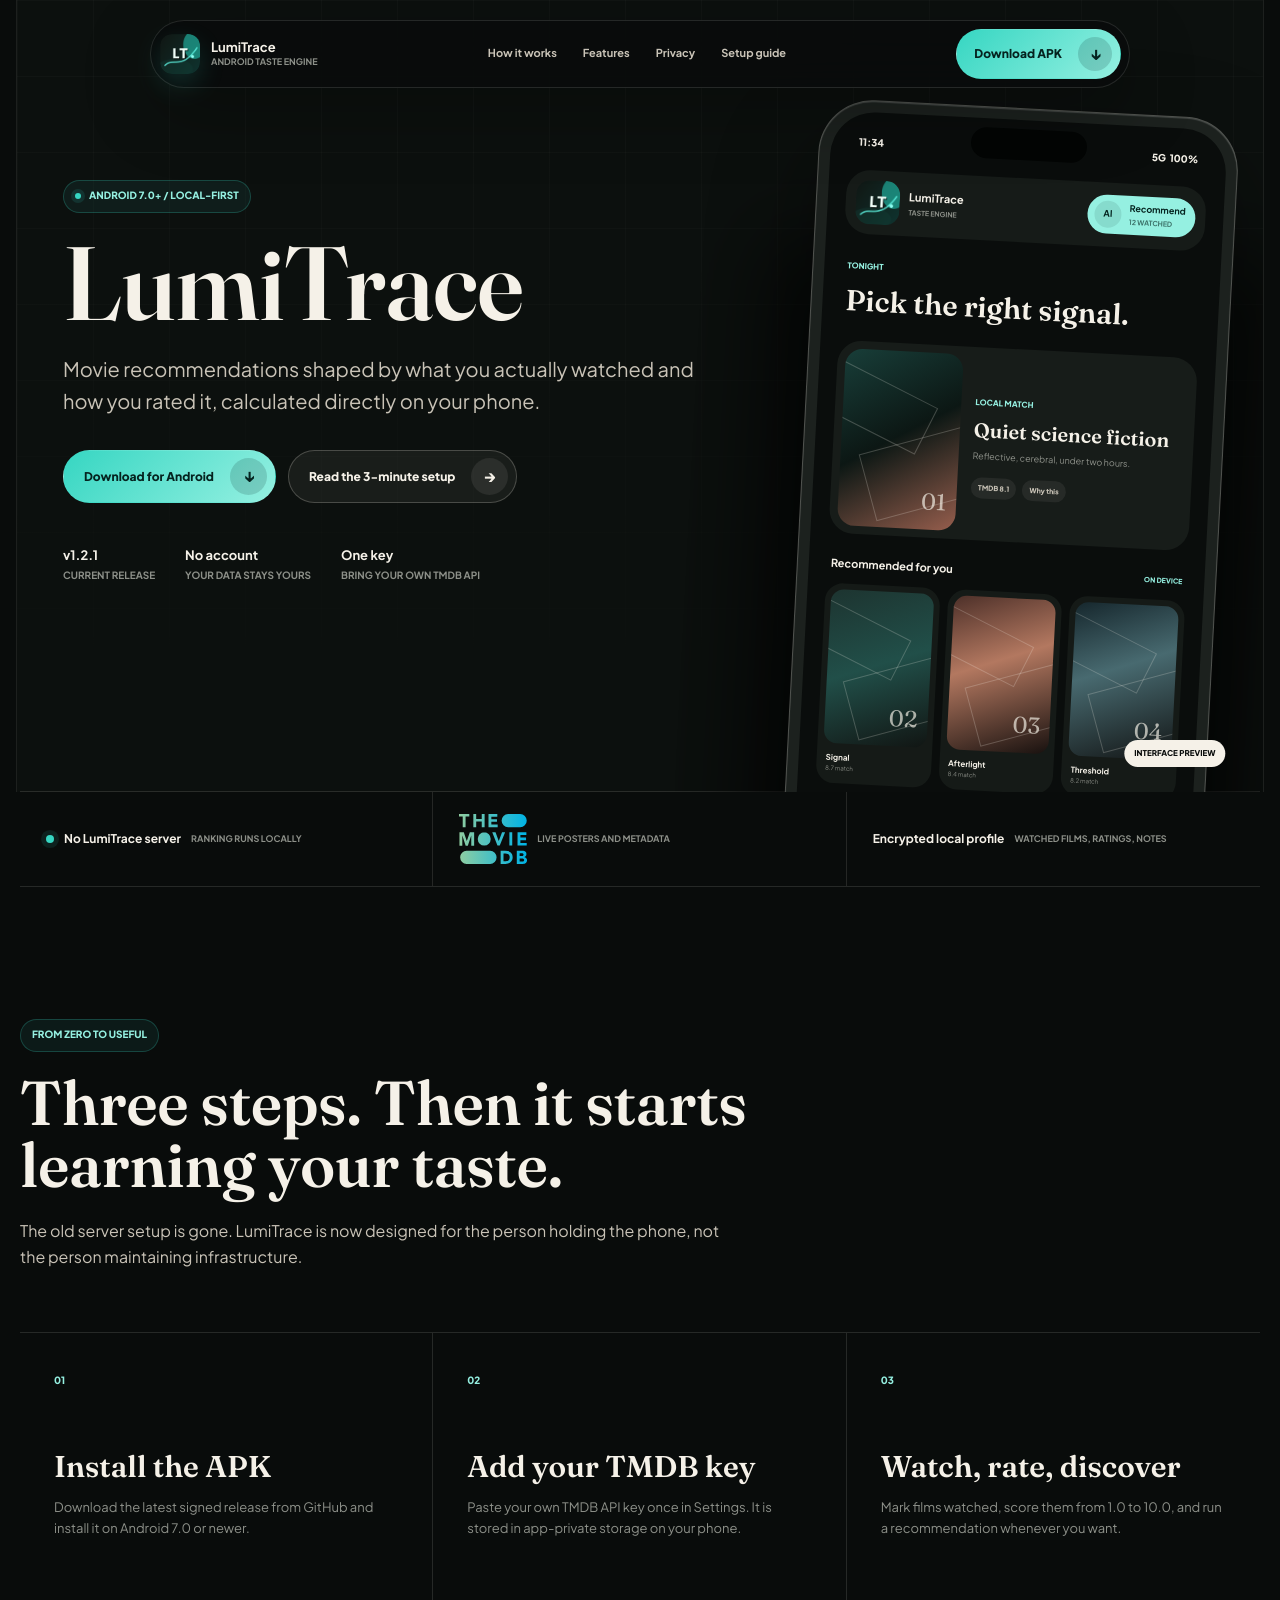
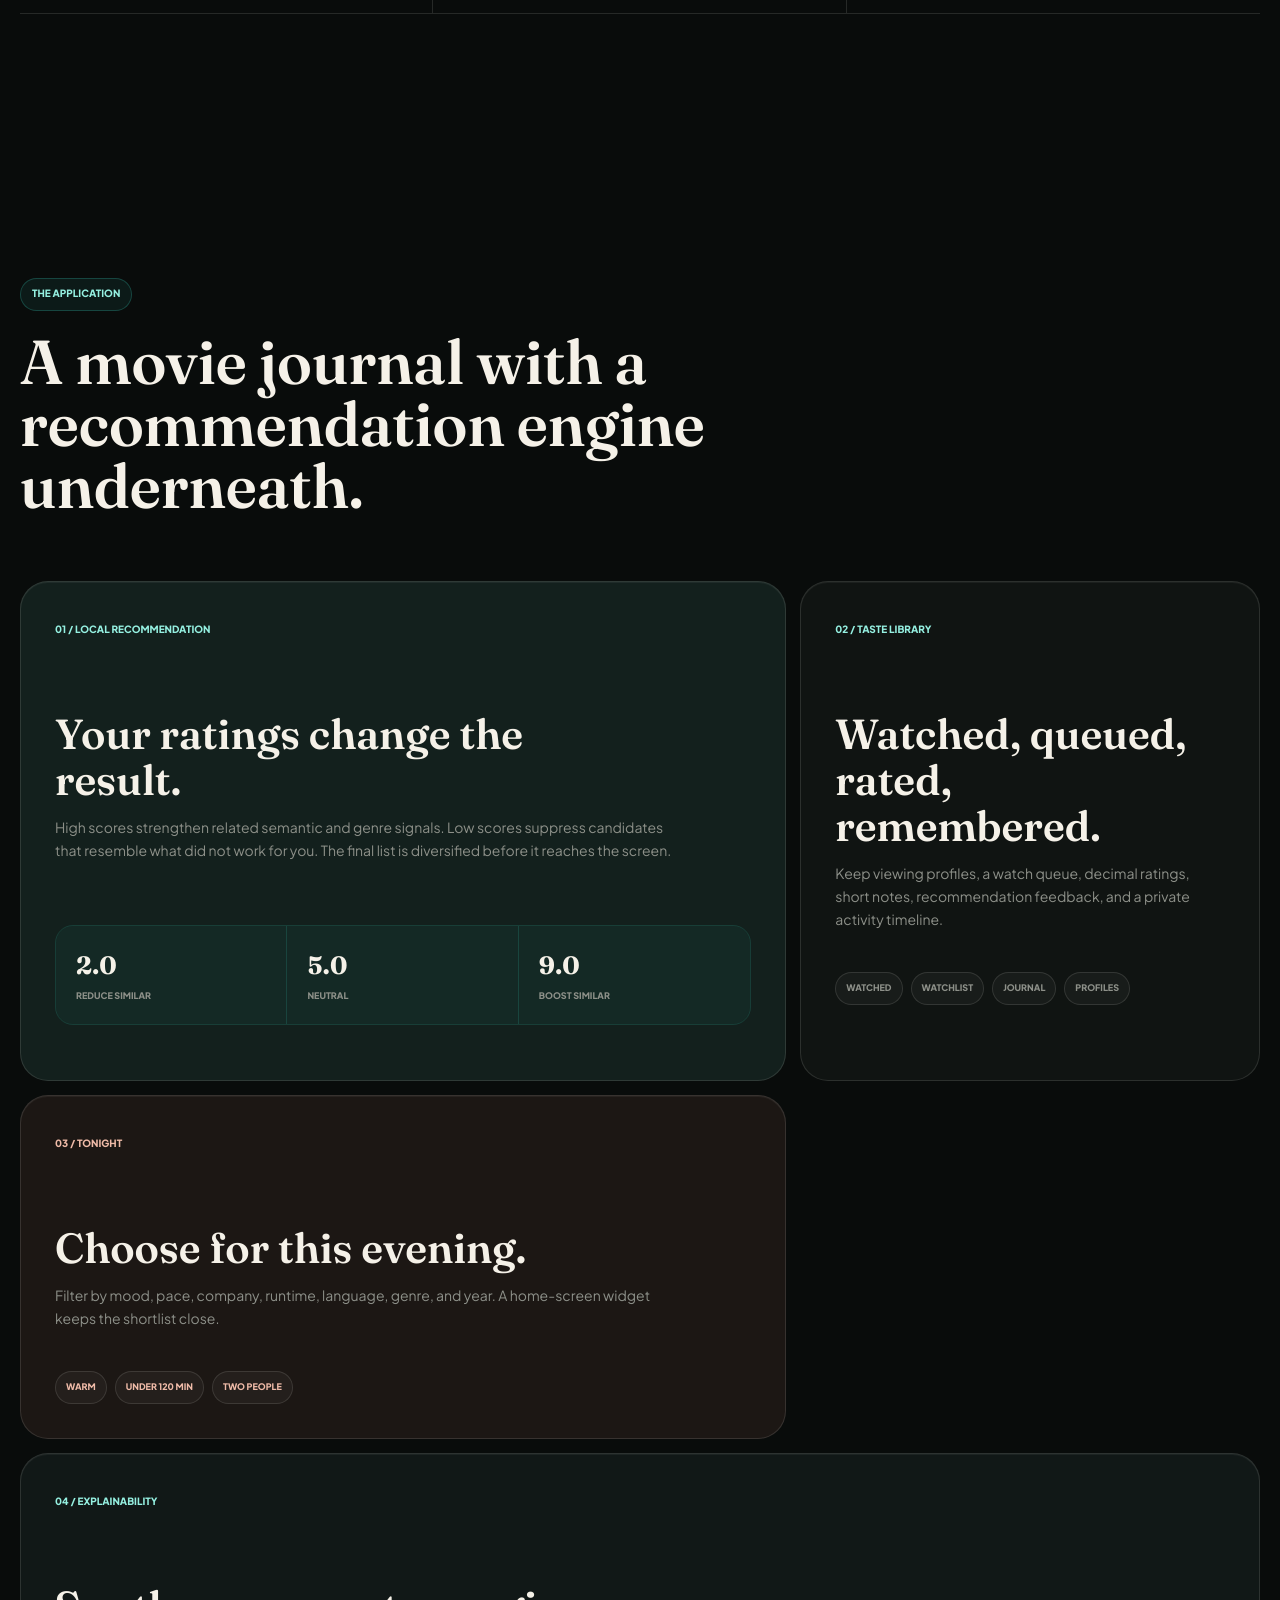
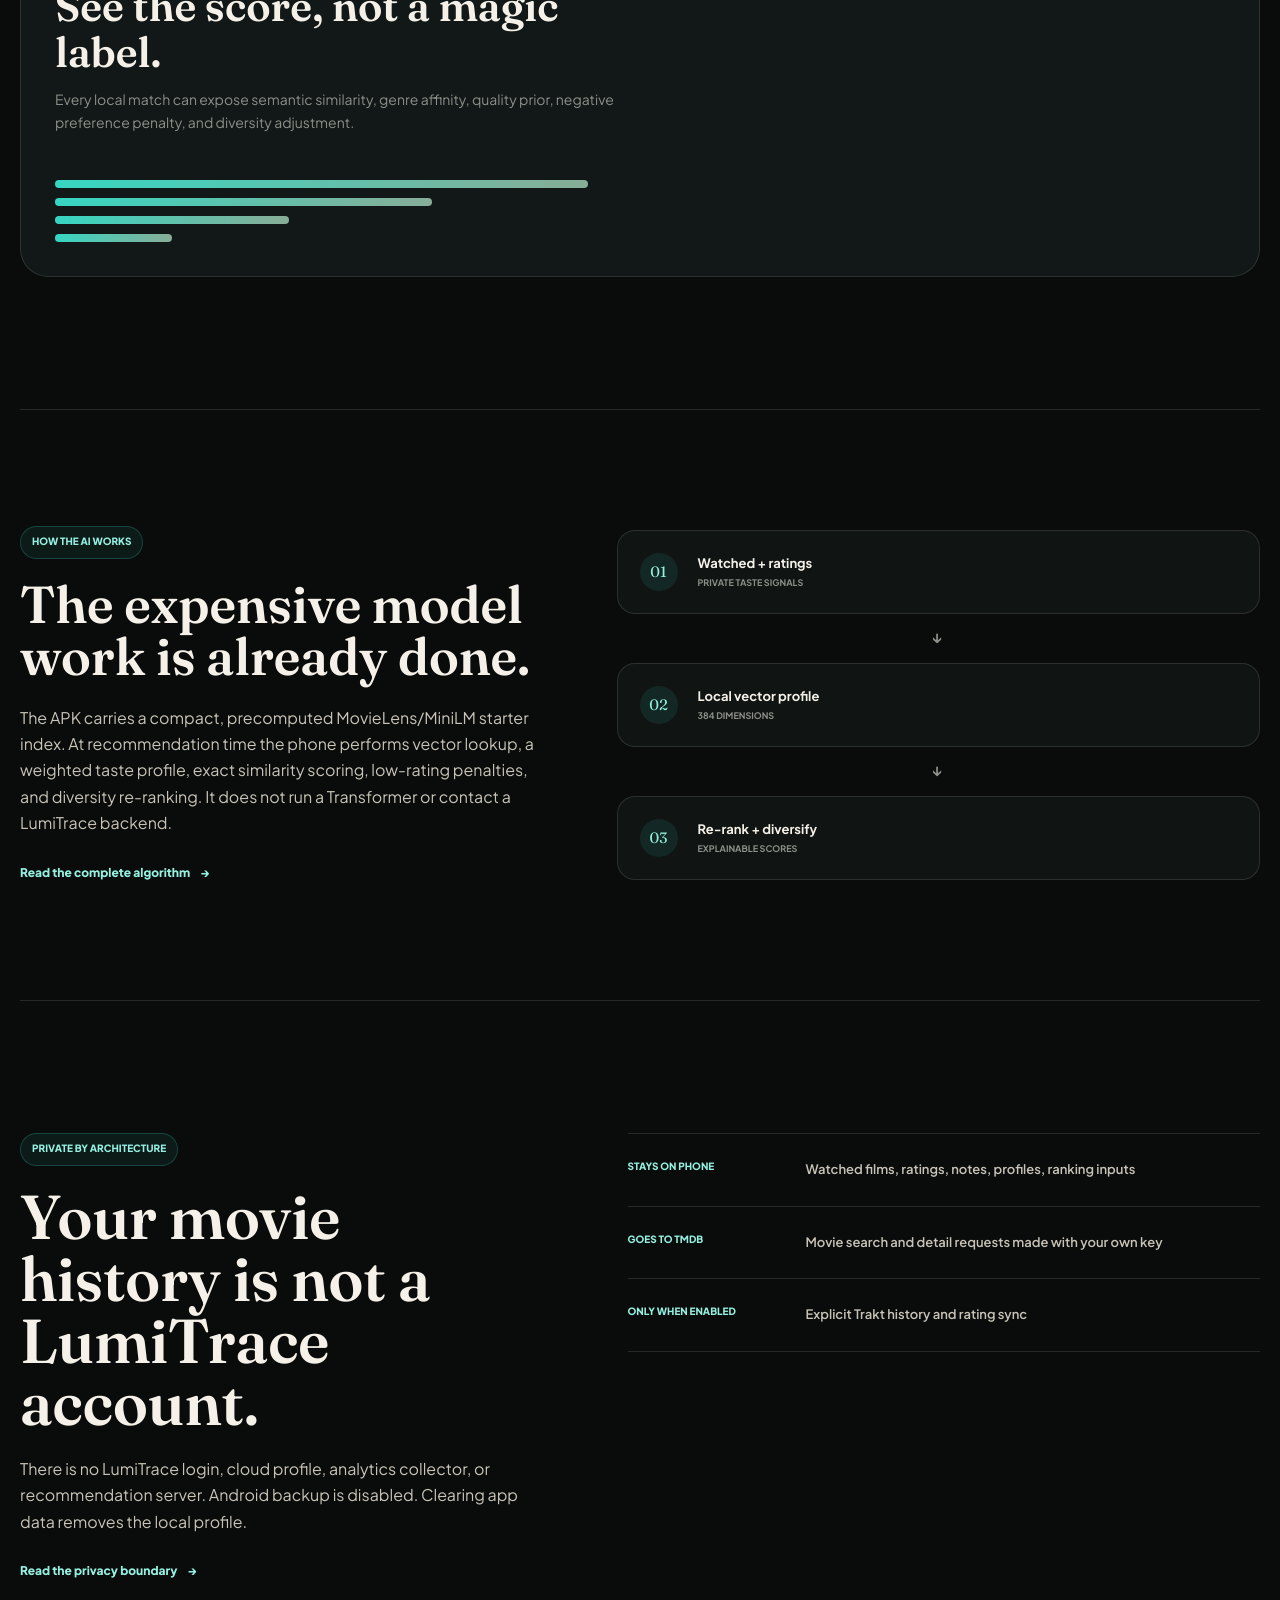
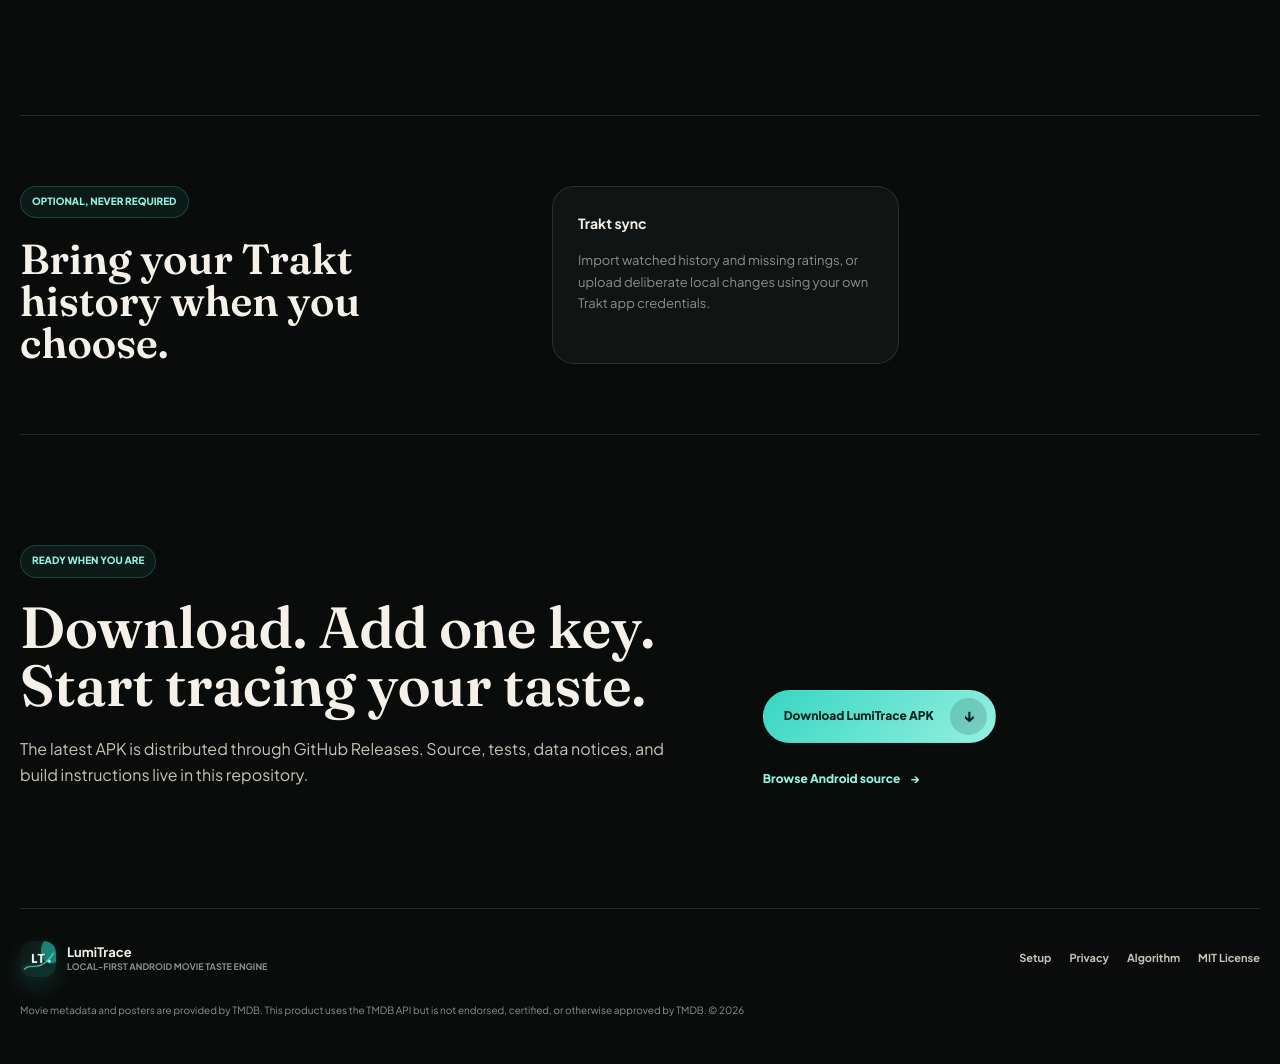
==== commit bde6b3b8: "feat: redesign Tonight and remove Edge Gallery" ====
--- a/index.html
+++ b/index.html
@@ -57,7 +57,7 @@
           </a>
         </div>
         <ul class="hero-facts" aria-label="Application facts">
-          <li><strong>v1.2.0</strong><span>current release</span></li>
+          <li><strong>v1.2.1</strong><span>current release</span></li>
           <li><strong>No account</strong><span>your data stays yours</span></li>
           <li><strong>One key</strong><span>bring your own TMDB API</span></li>
         </ul>
@@ -193,18 +193,17 @@
       <div class="privacy-ledger" data-reveal>
         <div><span>Stays on phone</span><strong>Watched films, ratings, notes, profiles, ranking inputs</strong></div>
         <div><span>Goes to TMDB</span><strong>Movie search and detail requests made with your own key</strong></div>
-        <div><span>Only when enabled</span><strong>Explicit Trakt sync and AI Edge Gallery explanation</strong></div>
+        <div><span>Only when enabled</span><strong>Explicit Trakt history and rating sync</strong></div>
       </div>
     </section>
 
     <section class="optional-band" data-reveal>
       <div>
         <span class="eyebrow">Optional, never required</span>
-        <h2>Bring the services you already use.</h2>
+        <h2>Bring your Trakt history when you choose.</h2>
       </div>
       <div class="optional-items">
         <article><strong>Trakt sync</strong><p>Import watched history and missing ratings, or upload deliberate local changes using your own Trakt app credentials.</p></article>
-        <article><strong>Gemma 4 explanations</strong><p>Send a bounded recommendation summary to Gemma-4-E4B-it installed in Google AI Edge Gallery. The answer stays there.</p></article>
       </div>
     </section>
 
